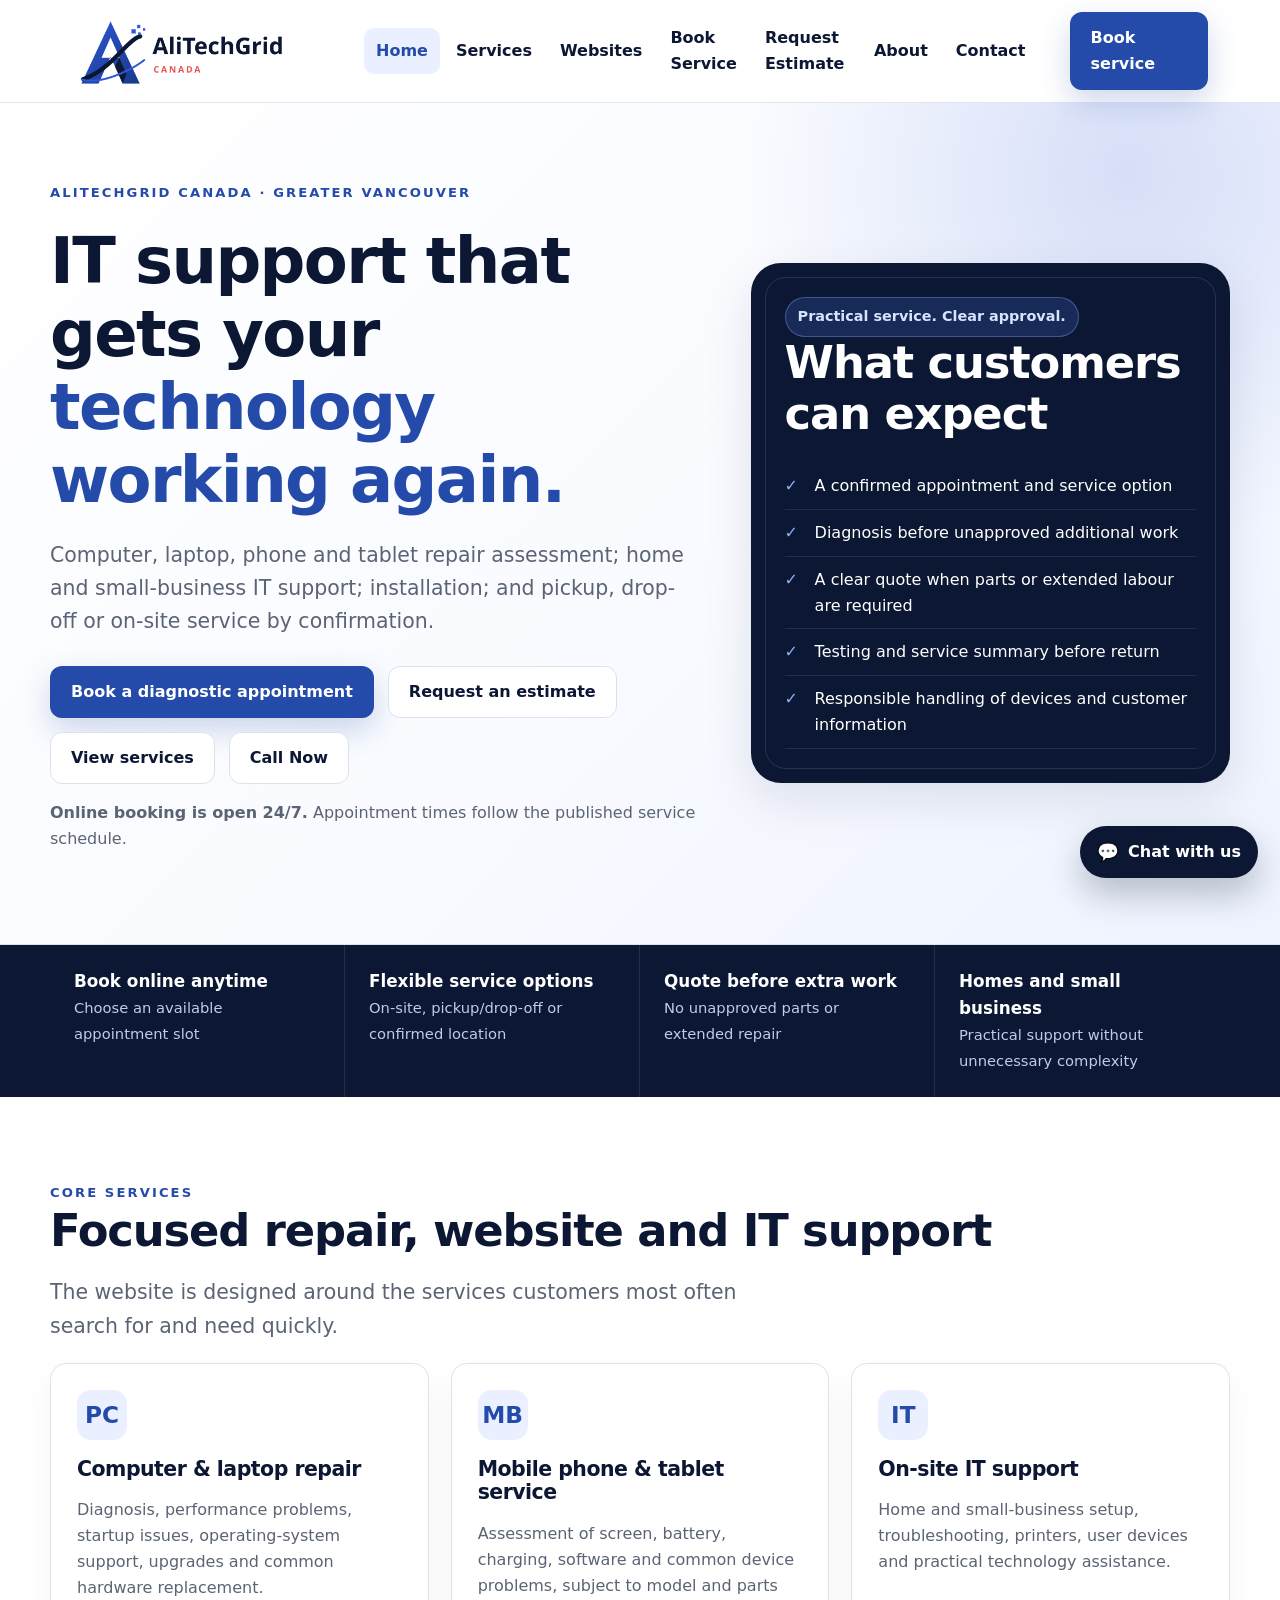
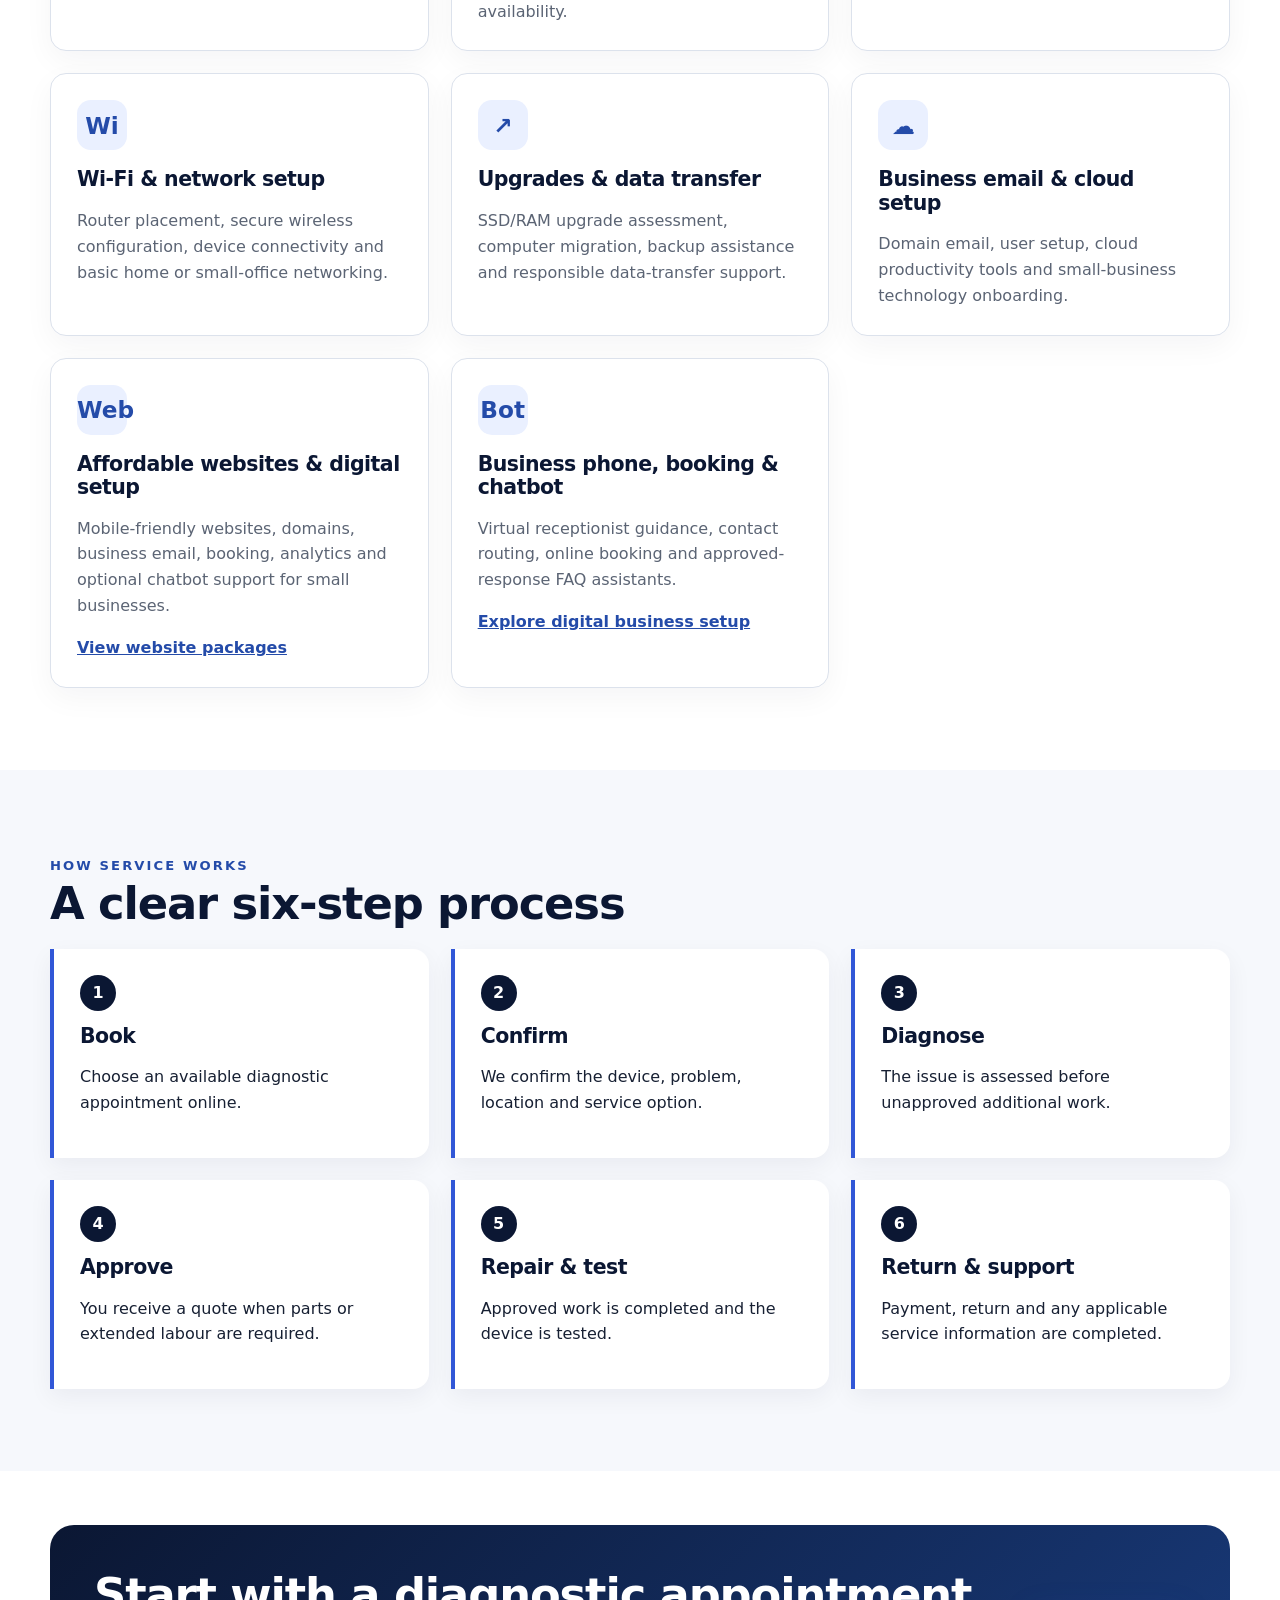
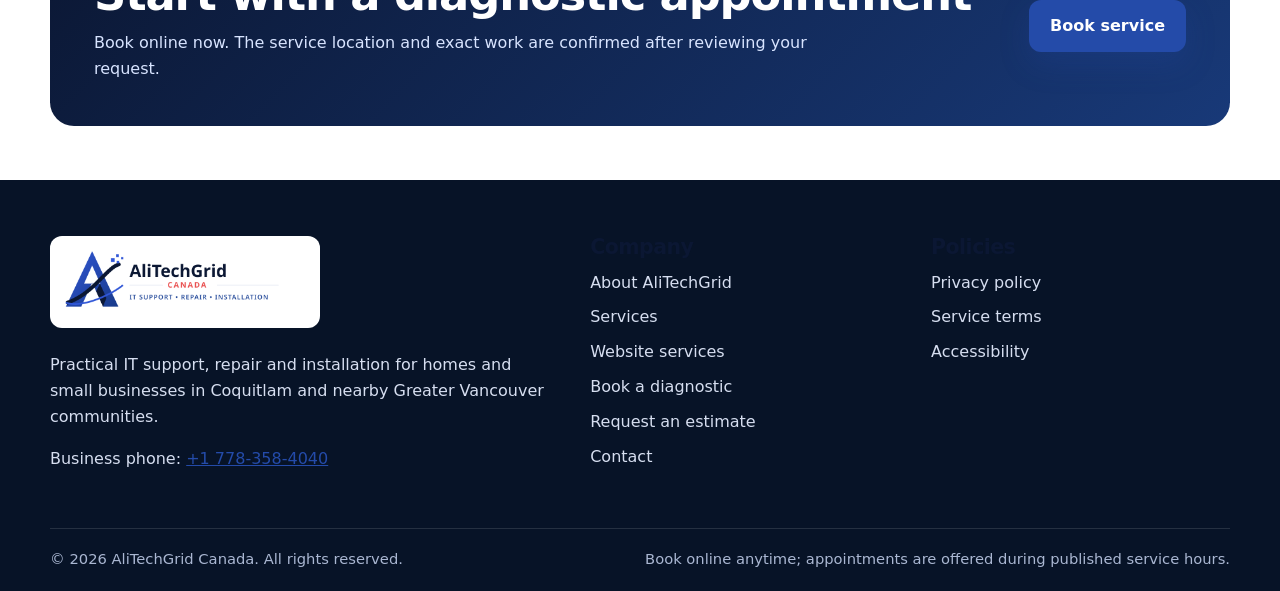
==== index.html @ 6abb0e16 "Add files via upload Add affordable websites and digital business setup service" ====
<!doctype html>
<html lang="en-CA">
<head>
  <!-- Google tag (gtag.js) -->
  <script async src="https://www.googletagmanager.com/gtag/js?id=G-6F9X2CTQ1C"></script>
  <script>
    window.dataLayer = window.dataLayer || [];
    function gtag(){dataLayer.push(arguments);}
    gtag('js', new Date());
    gtag('config', 'G-6F9X2CTQ1C');
  </script>
  <meta charset="utf-8">
  <meta name="viewport" content="width=device-width, initial-scale=1">
  <title>Computer & Laptop Repair in Coquitlam | AliTechGrid Canada</title>
  <meta name="description" content="Computer and laptop repair, small-business IT support, affordable websites and digital business setup in Coquitlam and nearby Greater Vancouver communities.">
  <meta name="robots" content="index, follow">
  <link rel="canonical" href="https://alitechgrid.ca/">
  <meta property="og:type" content="website">
  <meta property="og:site_name" content="AliTechGrid Canada">
  <meta property="og:title" content="Computer & Laptop Repair in Coquitlam | AliTechGrid Canada">
  <meta property="og:description" content="Computer, laptop, mobile device and small-business IT support in Coquitlam and nearby Greater Vancouver communities.">
  <meta property="og:url" content="https://alitechgrid.ca/">
  <meta property="og:image" content="https://alitechgrid.ca/assets/img/alitechgrid-canada-logo.png">
  <meta name="theme-color" content="#0b1733">
  <link rel="icon" href="assets/img/favicon.svg" type="image/svg+xml">
  <link rel="apple-touch-icon" href="assets/img/icon-180.png">
  <link rel="manifest" href="manifest.webmanifest">
  <link rel="stylesheet" href="assets/css/styles.css">
  
<script type="application/ld+json">
{
  "@context": "https://schema.org",
  "@type": "LocalBusiness",
  "name": "AliTechGrid Canada",
  "url": "https://alitechgrid.ca",
  "logo": "https://alitechgrid.ca/assets/img/alitechgrid-canada-logo.png",
  "image": "https://alitechgrid.ca/assets/img/alitechgrid-canada-logo.png",
  "email": "contact@alitechgrid.com",
  "description": "Computer, laptop, mobile device and small-business IT support in Coquitlam and nearby Greater Vancouver communities.",
  "areaServed": [
    "Coquitlam",
    "Port Moody",
    "Burnaby",
    "New Westminster",
    "Greater Vancouver"
  ],
  "serviceType": [
    "Computer repair",
    "Laptop repair",
    "Mobile phone and tablet repair assessment",
    "On-site IT support",
    "Pickup and drop-off service",
    "Home Wi-Fi and network setup",
    "Small-business IT support",
    "Small-business website design",
    "Digital business setup",
    "Controlled FAQ chatbot setup"
  ]
}
</script>

</head>
<body>
  
<a class="skip-link" href="#main">Skip to main content</a>
<header class="site-header">
  <div class="header-inner">
    <a class="brand" href="index.html" aria-label="AliTechGrid Canada home">
      <img src="assets/img/alitechgrid-canada-compact.png" alt="AliTechGrid Canada">
    </a>
    <button class="menu-button" type="button" data-menu-button aria-expanded="false" aria-controls="main-nav">
      Menu
    </button>
    <nav class="main-nav" id="main-nav" data-main-nav aria-label="Primary navigation">
      <a href="index.html" aria-current="page">Home</a>
<a href="services.html">Services</a>
<a href="websites.html">Websites</a>
<a href="book.html">Book Service</a>
<a href="estimate.html">Request Estimate</a>
<a href="about.html">About</a>
<a href="contact.html">Contact</a>
    </nav>
    <a class="button button-primary header-book" href="book.html" data-booking-link>Book service</a>
  </div>
</header>

  <main id="main">
    
<section class="hero">
  <div class="container hero-inner">
    <div>
      <span class="eyebrow">AliTechGrid Canada · Greater Vancouver</span>
      <h1>IT support that gets your <span>technology working again.</span></h1>
      <p class="lead">Computer, laptop, phone and tablet repair assessment; home and small-business IT support; installation; and pickup, drop-off or on-site service by confirmation.</p>
      <div class="hero-actions">
        <a class="button button-primary" href="book.html" data-booking-link>Book a diagnostic appointment</a>
        <a class="button button-secondary" href="estimate.html">Request an estimate</a>
        <a class="button button-secondary" href="services.html">View services</a>
      </div>
      <p class="muted"><strong>Online booking is open 24/7.</strong> Appointment times follow the published service schedule.</p>
    </div>
    <aside class="hero-card" aria-label="Service promise">
      <span class="status">Practical service. Clear approval.</span>
      <h2>What customers can expect</h2>
      <ul class="check-list">
        <li>A confirmed appointment and service option</li>
        <li>Diagnosis before unapproved additional work</li>
        <li>A clear quote when parts or extended labour are required</li>
        <li>Testing and service summary before return</li>
        <li>Responsible handling of devices and customer information</li>
      </ul>
    </aside>
  </div>
</section>

<section class="trust-strip" aria-label="Service highlights">
  <div class="container trust-grid">
    <div class="trust-item"><strong>Book online anytime</strong><span>Choose an available appointment slot</span></div>
    <div class="trust-item"><strong>Flexible service options</strong><span>On-site, pickup/drop-off or confirmed location</span></div>
    <div class="trust-item"><strong>Quote before extra work</strong><span>No unapproved parts or extended repair</span></div>
    <div class="trust-item"><strong>Homes and small business</strong><span>Practical support without unnecessary complexity</span></div>
  </div>
</section>

<section class="section">
  <div class="container">
    <span class="eyebrow">Core services</span>
    <h2>Focused repair, website and IT support</h2>
    <p class="lead">The website is designed around the services customers most often search for and need quickly.</p>
    <div class="grid-3">
      <article class="card">
        <div class="icon-box">PC</div>
        <h3>Computer & laptop repair</h3>
        <p>Diagnosis, performance problems, startup issues, operating-system support, upgrades and common hardware replacement.</p>
      </article>
      <article class="card">
        <div class="icon-box">MB</div>
        <h3>Mobile phone & tablet service</h3>
        <p>Assessment of screen, battery, charging, software and common device problems, subject to model and parts availability.</p>
      </article>
      <article class="card">
        <div class="icon-box">IT</div>
        <h3>On-site IT support</h3>
        <p>Home and small-business setup, troubleshooting, printers, user devices and practical technology assistance.</p>
      </article>
      <article class="card">
        <div class="icon-box">Wi</div>
        <h3>Wi-Fi & network setup</h3>
        <p>Router placement, secure wireless configuration, device connectivity and basic home or small-office networking.</p>
      </article>
      <article class="card">
        <div class="icon-box">↗</div>
        <h3>Upgrades & data transfer</h3>
        <p>SSD/RAM upgrade assessment, computer migration, backup assistance and responsible data-transfer support.</p>
      </article>
      <article class="card">
        <div class="icon-box">☁</div>
        <h3>Business email & cloud setup</h3>
        <p>Domain email, user setup, cloud productivity tools and small-business technology onboarding.</p>
      </article>
      <article class="card">
        <div class="icon-box">Web</div>
        <h3>Affordable websites & digital setup</h3>
        <p>Mobile-friendly websites, domains, business email, booking, analytics and optional chatbot support for small businesses.</p>
        <p><a href="websites.html"><strong>View website packages</strong></a></p>
      </article>
      <article class="card">
        <div class="icon-box">Bot</div>
        <h3>Business phone, booking & chatbot</h3>
        <p>Virtual receptionist guidance, contact routing, online booking and approved-response FAQ assistants.</p>
        <p><a href="websites.html"><strong>Explore digital business setup</strong></a></p>
      </article>
    </div>
  </div>
</section>

<section class="section surface-alt">
  <div class="container">
    <span class="eyebrow">How service works</span>
    <h2>A clear six-step process</h2>
    <div class="process">
      <div class="process-step"><h3>Book</h3><p>Choose an available diagnostic appointment online.</p></div>
      <div class="process-step"><h3>Confirm</h3><p>We confirm the device, problem, location and service option.</p></div>
      <div class="process-step"><h3>Diagnose</h3><p>The issue is assessed before unapproved additional work.</p></div>
      <div class="process-step"><h3>Approve</h3><p>You receive a quote when parts or extended labour are required.</p></div>
      <div class="process-step"><h3>Repair & test</h3><p>Approved work is completed and the device is tested.</p></div>
      <div class="process-step"><h3>Return & support</h3><p>Payment, return and any applicable service information are completed.</p></div>
    </div>
  </div>
</section>

<section class="section-sm">
  <div class="container">
    <div class="cta-panel">
      <div>
        <h2>Start with a diagnostic appointment</h2>
        <p>Book online now. The service location and exact work are confirmed after reviewing your request.</p>
      </div>
      <a class="button button-primary" href="book.html" data-booking-link>Book service</a>
    </div>
  </div>
</section>

  </main>
  
<footer class="site-footer">
  <div class="container">
    <div class="footer-grid">
      <div>
        <img class="footer-logo" src="assets/img/alitechgrid-canada-logo.png" alt="AliTechGrid Canada">
        <p>Practical IT support, repair and installation for homes and small businesses in Coquitlam and nearby Greater Vancouver communities.</p>
      </div>
      <div>
        <h3>Company</h3>
        <ul class="footer-links">
          <li><a href="about.html">About AliTechGrid</a></li>
          <li><a href="services.html">Services</a></li>
          <li><a href="websites.html">Website services</a></li>
          <li><a href="book.html">Book a diagnostic</a></li>
          <li><a href="estimate.html">Request an estimate</a></li>
          <li><a href="contact.html">Contact</a></li>
        </ul>
      </div>
      <div>
        <h3>Policies</h3>
        <ul class="footer-links">
          <li><a href="privacy.html">Privacy policy</a></li>
          <li><a href="terms.html">Service terms</a></li>
          <li><a href="accessibility.html">Accessibility</a></li>
        </ul>
      </div>
    </div>
    <div class="footer-bottom">
      <span>© <span data-current-year></span> AliTechGrid Canada. All rights reserved.</span>
      <span>Book online anytime; appointments are offered during published service hours.</span>
    </div>
  </div>
</footer>
<script src="assets/js/site-config.js"></script>
<script src="assets/js/main.js"></script>

</body>
</html>
---- assets/css/styles.css ----
:root {
  --navy-950: #071327;
  --navy-900: #0b1733;
  --navy-800: #13254b;
  --blue-700: #244ba9;
  --blue-600: #3157d7;
  --blue-500: #4c75df;
  --blue-100: #eaf0ff;
  --red-600: #d94444;
  --red-500: #e94f4f;
  --ink: #172033;
  --muted: #5b6474;
  --line: #dce2ec;
  --surface: #ffffff;
  --surface-alt: #f6f8fc;
  --success: #166534;
  --shadow: 0 18px 50px rgba(11, 23, 51, 0.10);
  --radius-lg: 24px;
  --radius-md: 16px;
  --max: 1180px;
}

* { box-sizing: border-box; }
html { scroll-behavior: smooth; }
body {
  margin: 0;
  font-family: Inter, ui-sans-serif, system-ui, -apple-system, BlinkMacSystemFont, "Segoe UI", sans-serif;
  color: var(--ink);
  background: var(--surface);
  line-height: 1.62;
}
img { max-width: 100%; height: auto; }
a { color: var(--blue-700); }
a:hover { color: var(--navy-900); }
button, input, textarea, select { font: inherit; }

.skip-link {
  position: absolute;
  left: -10000px;
  top: 8px;
  background: var(--surface);
  padding: 10px 14px;
  z-index: 999;
}
.skip-link:focus { left: 8px; }

.site-header {
  position: sticky;
  top: 0;
  z-index: 100;
  background: rgba(255,255,255,.96);
  backdrop-filter: blur(12px);
  border-bottom: 1px solid rgba(220,226,236,.85);
}
.header-inner {
  max-width: var(--max);
  margin: 0 auto;
  padding: 12px 22px;
  display: flex;
  align-items: center;
  gap: 24px;
}
.brand {
  display: inline-flex;
  align-items: center;
  flex: 0 0 auto;
}
.brand img {
  width: 268px;
  max-height: 82px;
  object-fit: contain;
  object-position: left center;
}
.main-nav {
  display: flex;
  align-items: center;
  gap: 4px;
  margin-left: auto;
}
.main-nav a {
  text-decoration: none;
  color: var(--navy-900);
  font-weight: 650;
  padding: 10px 12px;
  border-radius: 10px;
}
.main-nav a:hover,
.main-nav a[aria-current="page"] {
  background: var(--blue-100);
  color: var(--blue-700);
}
.menu-button {
  display: none;
  margin-left: auto;
  border: 1px solid var(--line);
  border-radius: 10px;
  background: var(--surface);
  padding: 8px 11px;
  color: var(--navy-900);
}
.header-book {
  margin-left: 8px;
}

.container {
  width: min(calc(100% - 40px), var(--max));
  margin-inline: auto;
}
.section { padding: 82px 0; }
.section-sm { padding: 54px 0; }
.surface-alt { background: var(--surface-alt); }
.eyebrow {
  display: inline-flex;
  gap: 8px;
  align-items: center;
  font-size: .82rem;
  text-transform: uppercase;
  letter-spacing: .16em;
  font-weight: 800;
  color: var(--blue-700);
}
h1, h2, h3 {
  color: var(--navy-900);
  line-height: 1.14;
  letter-spacing: -.025em;
}
h1 { font-size: clamp(2.45rem, 5vw, 5rem); margin: 20px 0 22px; }
h2 { font-size: clamp(2rem, 3.5vw, 3.25rem); margin: 0 0 20px; }
h3 { font-size: 1.28rem; margin: 0 0 10px; }
.lead {
  max-width: 760px;
  color: var(--muted);
  font-size: clamp(1.08rem, 2vw, 1.28rem);
}
.muted { color: var(--muted); }
.narrow { max-width: 820px; }

.hero {
  overflow: hidden;
  background:
    radial-gradient(circle at 88% 8%, rgba(49,87,215,.17), transparent 28%),
    linear-gradient(135deg, #fff 0%, #f8faff 58%, #eef3ff 100%);
  border-bottom: 1px solid var(--line);
}
.hero-inner {
  min-height: 680px;
  display: grid;
  grid-template-columns: 1.15fr .85fr;
  gap: 52px;
  align-items: center;
  padding: 76px 0;
}
.hero h1 span { color: var(--blue-700); }
.hero-actions, .button-row {
  display: flex;
  gap: 14px;
  flex-wrap: wrap;
  margin-top: 28px;
}
.button {
  display: inline-flex;
  justify-content: center;
  align-items: center;
  gap: 9px;
  min-height: 48px;
  padding: 12px 20px;
  border: 1px solid transparent;
  border-radius: 12px;
  text-decoration: none;
  font-weight: 750;
  cursor: pointer;
}
.button-primary {
  background: var(--blue-700);
  color: #fff;
  box-shadow: 0 12px 30px rgba(36,75,169,.22);
}
.button-primary:hover { background: var(--navy-900); color: #fff; }
.button-secondary {
  background: #fff;
  color: var(--navy-900);
  border-color: var(--line);
}
.button-secondary:hover { border-color: var(--blue-500); color: var(--blue-700); }

.hero-card {
  position: relative;
  background: var(--navy-900);
  color: #fff;
  border-radius: 30px;
  padding: 34px;
  box-shadow: var(--shadow);
}
.hero-card::after {
  content: "";
  position: absolute;
  inset: 14px;
  border: 1px solid rgba(255,255,255,.12);
  border-radius: 21px;
  pointer-events: none;
}
.hero-card h2, .hero-card h3 { color: #fff; }
.hero-card p { color: #dbe5ff; }
.hero-card .status {
  display: inline-block;
  color: #d8e4ff;
  background: rgba(76,117,223,.22);
  border: 1px solid rgba(143,169,255,.35);
  padding: 7px 12px;
  border-radius: 999px;
  font-weight: 700;
  font-size: .9rem;
}
.check-list {
  list-style: none;
  padding: 0;
  margin: 24px 0 0;
}
.check-list li {
  position: relative;
  padding: 10px 0 10px 30px;
  border-bottom: 1px solid rgba(255,255,255,.09);
}
.check-list li::before {
  content: "✓";
  position: absolute;
  left: 0;
  color: #8fafef;
  font-weight: 900;
}

.trust-strip {
  background: var(--navy-900);
  color: #fff;
}
.trust-grid {
  display: grid;
  grid-template-columns: repeat(4, 1fr);
}
.trust-item {
  padding: 23px 24px;
  border-right: 1px solid rgba(255,255,255,.10);
}
.trust-item:last-child { border-right: 0; }
.trust-item strong { display: block; font-size: 1.05rem; }
.trust-item span { color: #bfcbea; font-size: .92rem; }

.grid-3 {
  display: grid;
  grid-template-columns: repeat(3, 1fr);
  gap: 22px;
}
.grid-2 {
  display: grid;
  grid-template-columns: repeat(2, 1fr);
  gap: 28px;
}
.card {
  background: var(--surface);
  border: 1px solid var(--line);
  border-radius: var(--radius-md);
  padding: 26px;
  box-shadow: 0 10px 30px rgba(11,23,51,.045);
}
.card:hover {
  transform: translateY(-2px);
  box-shadow: var(--shadow);
  transition: transform .2s ease, box-shadow .2s ease;
}
.icon-box {
  width: 50px;
  height: 50px;
  display: grid;
  place-items: center;
  background: var(--blue-100);
  color: var(--blue-700);
  border-radius: 14px;
  margin-bottom: 18px;
  font-size: 1.45rem;
  font-weight: 900;
}
.card p { color: var(--muted); margin-bottom: 0; }

.process {
  counter-reset: process;
  display: grid;
  grid-template-columns: repeat(3, 1fr);
  gap: 22px;
}
.process-step {
  position: relative;
  padding: 26px;
  border-left: 4px solid var(--blue-600);
  background: #fff;
  border-radius: 0 var(--radius-md) var(--radius-md) 0;
  box-shadow: 0 8px 24px rgba(11,23,51,.055);
}
.process-step::before {
  counter-increment: process;
  content: counter(process);
  display: grid;
  place-items: center;
  width: 36px;
  height: 36px;
  border-radius: 50%;
  background: var(--navy-900);
  color: #fff;
  font-weight: 800;
  margin-bottom: 14px;
}

.notice {
  padding: 18px 20px;
  border-radius: 14px;
  background: #fff7ed;
  border: 1px solid #fed7aa;
  color: #7c2d12;
}
.notice strong { color: #7c2d12; }
.notice-owner {
  background: #eef3ff;
  border-color: #c8d7ff;
  color: var(--navy-900);
}

.cta-panel {
  background: linear-gradient(135deg, var(--navy-900), #183978);
  color: #fff;
  border-radius: var(--radius-lg);
  padding: 44px;
  display: grid;
  grid-template-columns: 1fr auto;
  gap: 28px;
  align-items: center;
}
.cta-panel h2 { color: #fff; margin-bottom: 10px; }
.cta-panel p { color: #d8e4ff; margin: 0; max-width: 730px; }

.page-hero {
  background: linear-gradient(135deg, #f6f8fc, #eaf0ff);
  padding: 74px 0;
  border-bottom: 1px solid var(--line);
}
.page-hero h1 { font-size: clamp(2.4rem, 5vw, 4.4rem); }

.service-detail {
  display: grid;
  grid-template-columns: .75fr 1.25fr;
  gap: 38px;
  padding: 34px 0;
  border-bottom: 1px solid var(--line);
}
.service-detail:last-child { border-bottom: 0; }
.service-detail ul { margin-top: 8px; }

.booking-shell {
  min-height: 760px;
  border: 1px solid var(--line);
  border-radius: var(--radius-md);
  overflow: hidden;
  background: #fff;
  box-shadow: var(--shadow);
}
.booking-frame {
  width: 100%;
  min-height: 760px;
  border: 0;
  display: block;
}
.contact-panel {
  background: var(--surface-alt);
  border: 1px solid var(--line);
  border-radius: var(--radius-md);
  padding: 28px;
}
.contact-row {
  padding: 17px 0;
  border-bottom: 1px solid var(--line);
}
.contact-row:last-child { border-bottom: 0; }

.prose h2 { margin-top: 42px; }
.prose h3 { margin-top: 28px; }
.prose p, .prose li { max-width: 900px; color: #3d4655; }

.site-footer {
  background: var(--navy-950);
  color: #d6def0;
  padding: 56px 0 20px;
}
.footer-grid {
  display: grid;
  grid-template-columns: 1.25fr .75fr .75fr;
  gap: 42px;
}
.footer-logo {
  width: 270px;
  padding: 8px;
  background: #fff;
  border-radius: 12px;
}
.footer-links {
  list-style: none;
  padding: 0;
  margin: 0;
}
.footer-links li { margin: 9px 0; }
.footer-links a { color: #d6def0; text-decoration: none; }
.footer-links a:hover { color: #fff; }
.footer-bottom {
  margin-top: 40px;
  padding-top: 18px;
  border-top: 1px solid rgba(255,255,255,.12);
  display: flex;
  justify-content: space-between;
  gap: 20px;
  color: #aab7d2;
  font-size: .92rem;
}

@media (max-width: 980px) {
  .hero-inner { grid-template-columns: 1fr; min-height: auto; }
  .hero-card { max-width: 760px; }
  .grid-3, .process { grid-template-columns: repeat(2, 1fr); }
  .trust-grid { grid-template-columns: repeat(2, 1fr); }
  .trust-item:nth-child(2) { border-right: 0; }
  .trust-item:nth-child(-n+2) { border-bottom: 1px solid rgba(255,255,255,.10); }
  .service-detail { grid-template-columns: 1fr; gap: 8px; }
  .cta-panel { grid-template-columns: 1fr; }
  .footer-grid { grid-template-columns: 1fr 1fr; }
  .footer-grid > :first-child { grid-column: 1 / -1; }
}

@media (max-width: 800px) {
  .header-inner { flex-wrap: wrap; }
  .brand img { width: 230px; }
  .menu-button { display: block; }
  .main-nav {
    display: none;
    order: 4;
    flex: 1 0 100%;
    flex-direction: column;
    align-items: stretch;
    margin: 0;
    padding: 8px 0 4px;
  }
  .main-nav.is-open { display: flex; }
  .main-nav a { padding: 12px 10px; }
  .header-book { display: none; }
}

@media (max-width: 660px) {
  .container { width: min(calc(100% - 28px), var(--max)); }
  .section { padding: 62px 0; }
  .grid-3, .grid-2, .process { grid-template-columns: 1fr; }
  .trust-grid { grid-template-columns: 1fr; }
  .trust-item {
    border-right: 0;
    border-bottom: 1px solid rgba(255,255,255,.10);
  }
  .trust-item:last-child { border-bottom: 0; }
  .hero-inner { padding: 54px 0; }
  .hero-card, .cta-panel { padding: 28px 22px; }
  .footer-grid { grid-template-columns: 1fr; }
  .footer-grid > :first-child { grid-column: auto; }
  .footer-bottom { flex-direction: column; }
  .booking-frame, .booking-shell { min-height: 880px; }
}
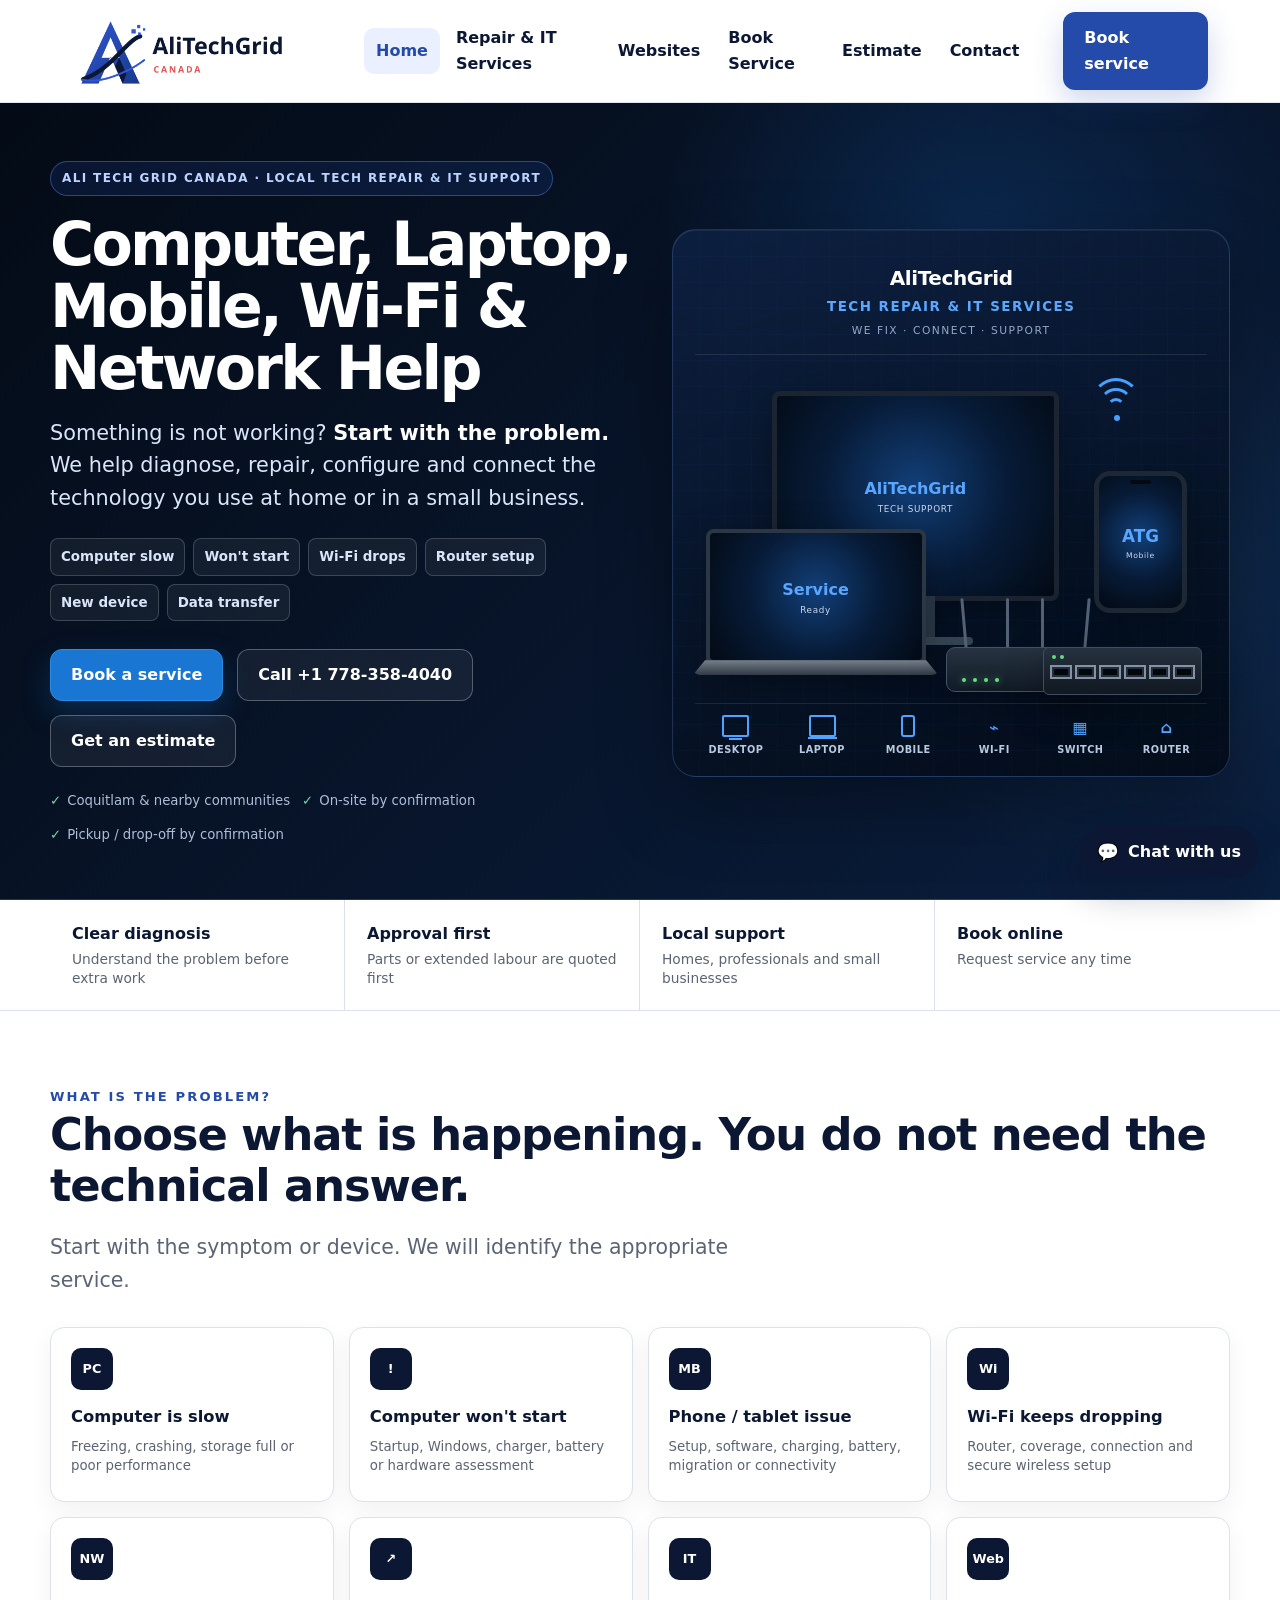
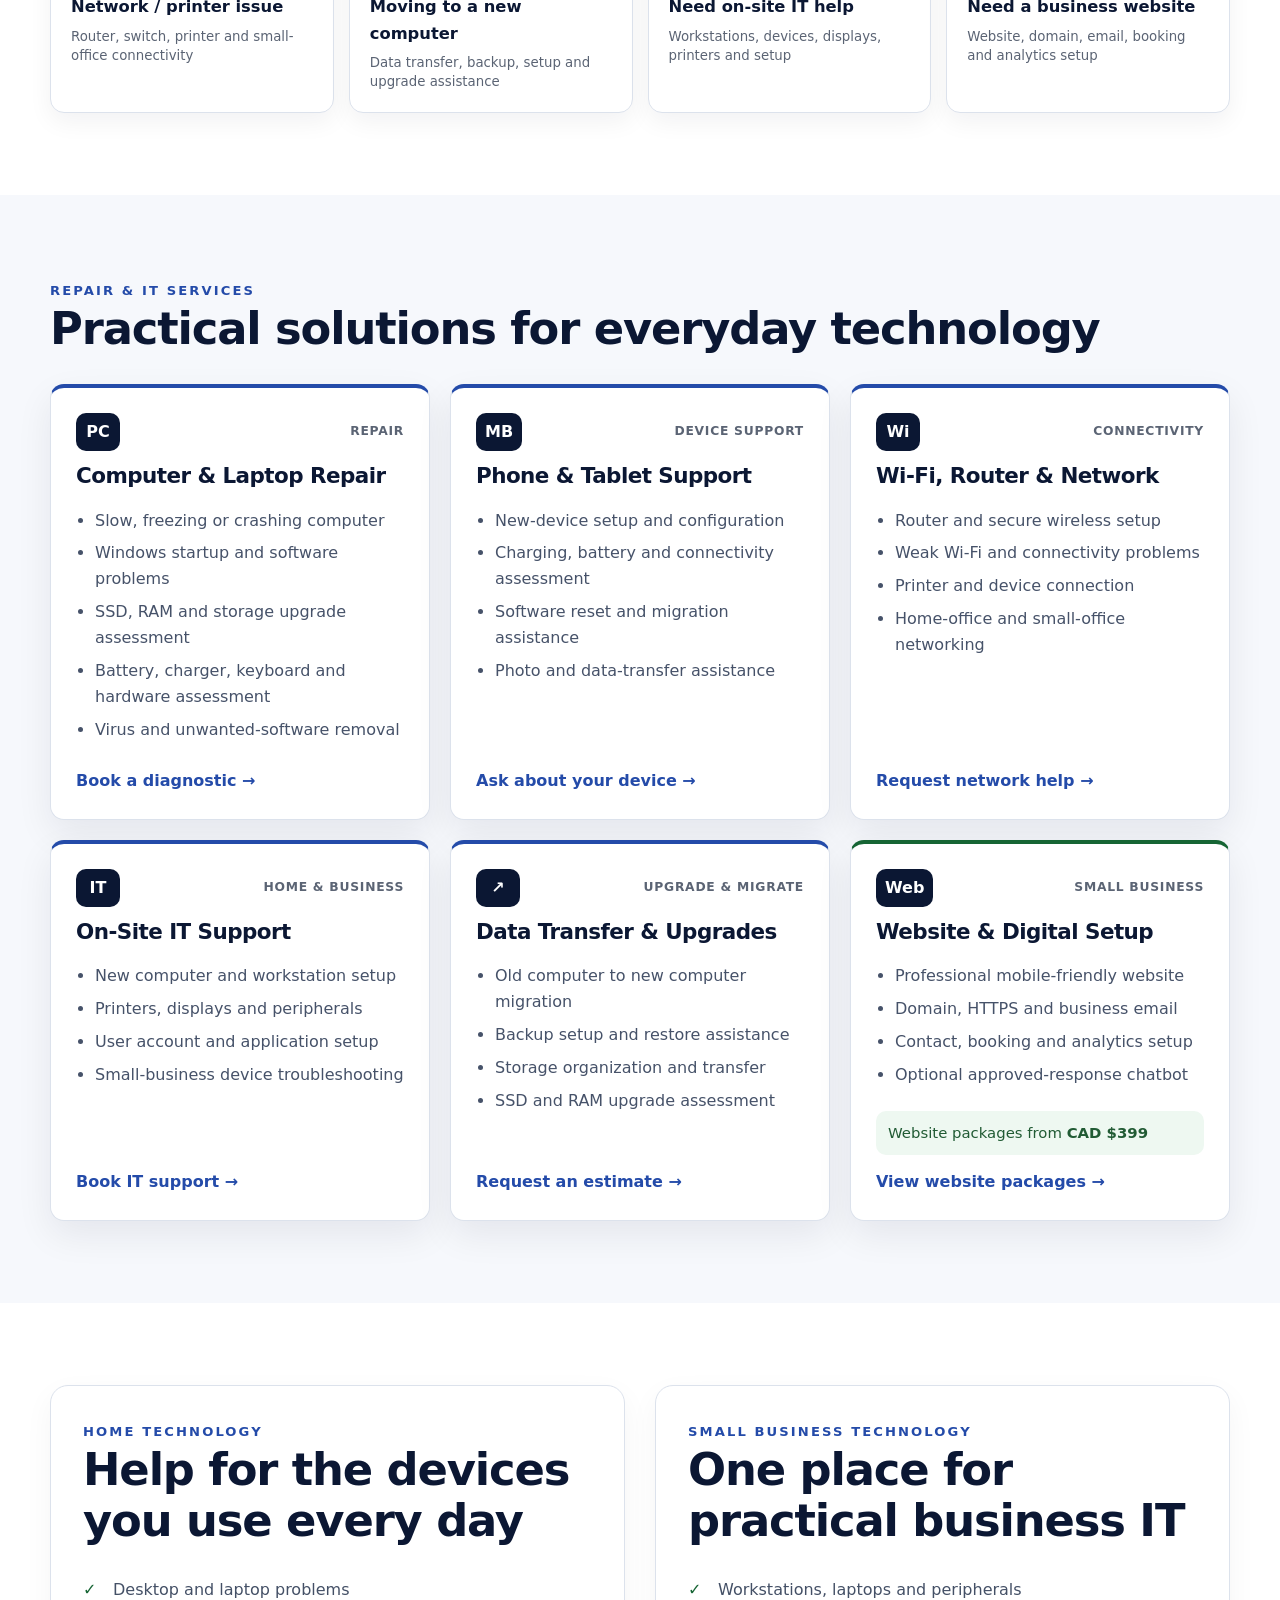
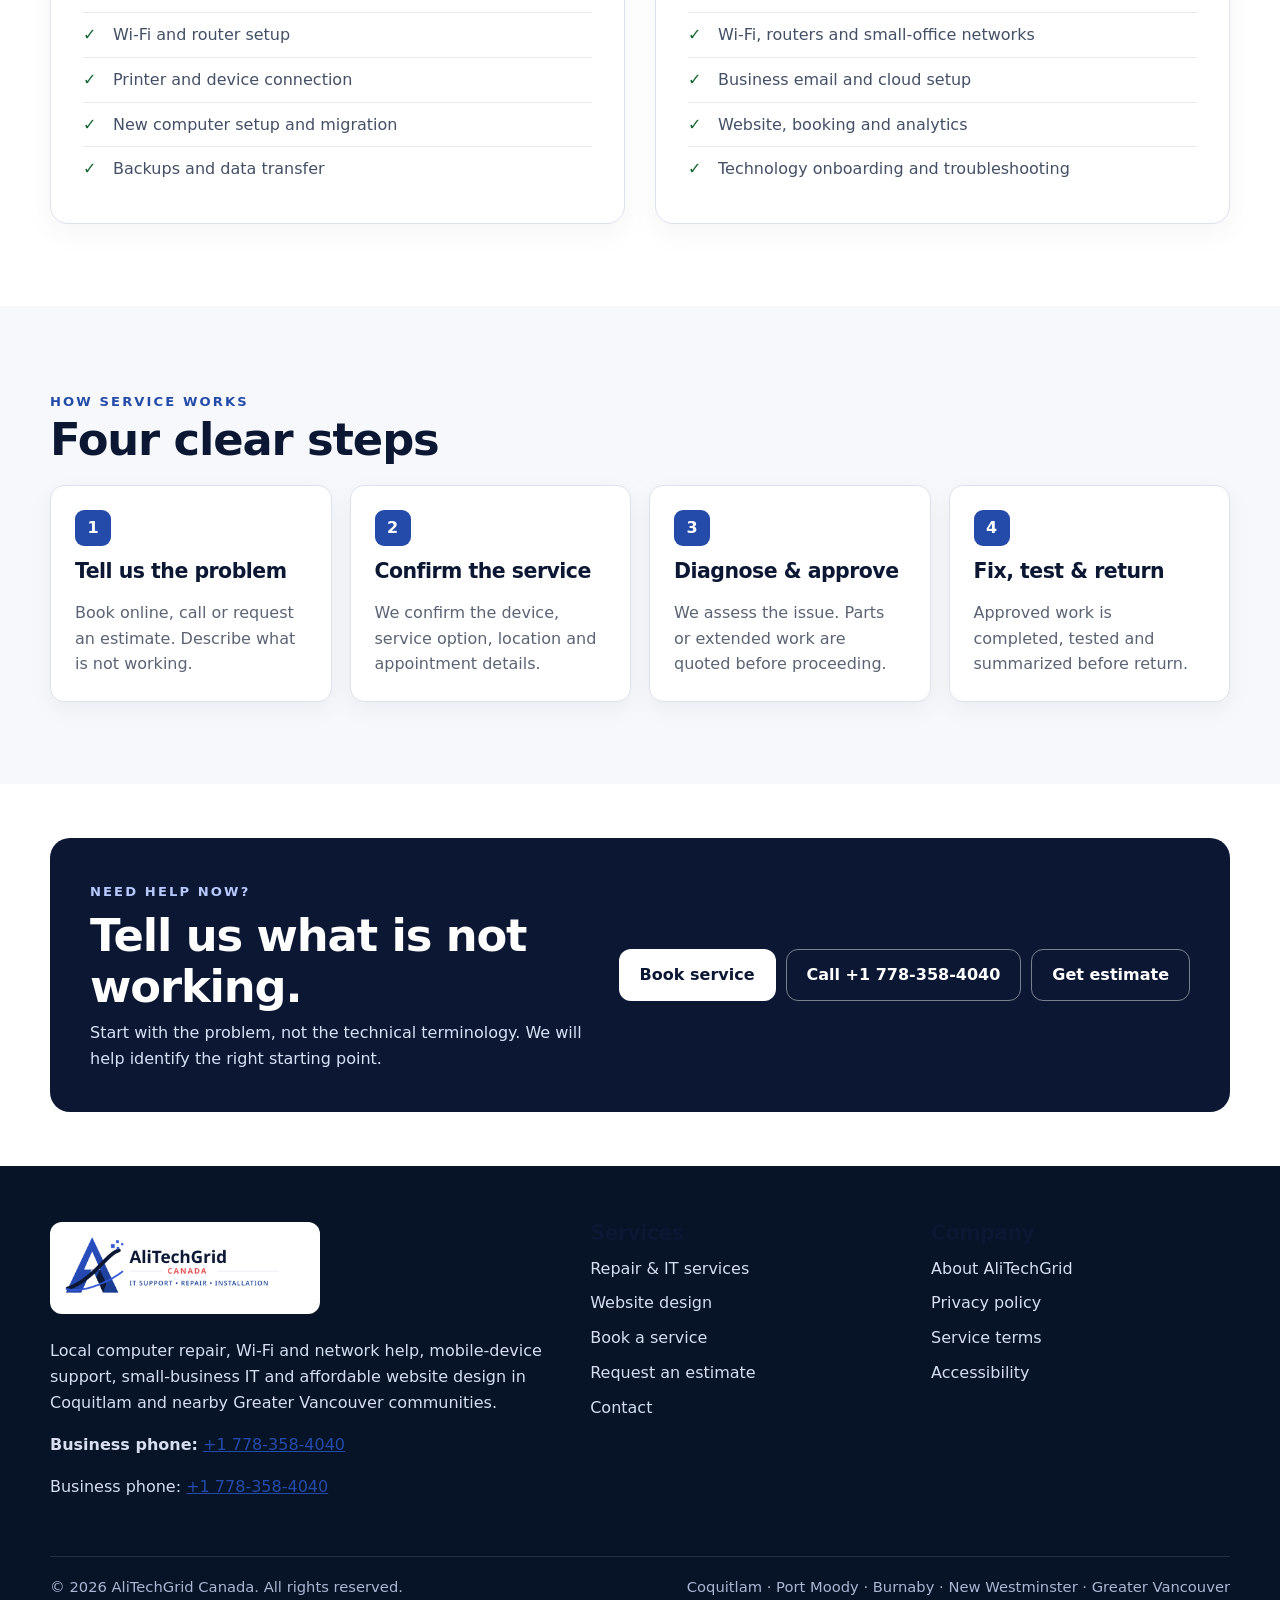
==== commit 3cc003b6: "Add files via upload Redesign AliTechGrid Canada homepage for customer-first repair services" ====
--- a/index.html
+++ b/index.html
@@ -1,243 +1,136 @@
 <!doctype html>
 <html lang="en-CA">
 <head>
-  <!-- Google tag (gtag.js) -->
   <script async src="https://www.googletagmanager.com/gtag/js?id=G-6F9X2CTQ1C"></script>
-  <script>
-    window.dataLayer = window.dataLayer || [];
-    function gtag(){dataLayer.push(arguments);}
-    gtag('js', new Date());
-    gtag('config', 'G-6F9X2CTQ1C');
-  </script>
+  <script>window.dataLayer=window.dataLayer||[];function gtag(){dataLayer.push(arguments)}gtag('js',new Date());gtag('config','G-6F9X2CTQ1C');</script>
   <meta charset="utf-8">
-  <meta name="viewport" content="width=device-width, initial-scale=1">
-  <title>Computer & Laptop Repair in Coquitlam | AliTechGrid Canada</title>
-  <meta name="description" content="Computer and laptop repair, small-business IT support, affordable websites and digital business setup in Coquitlam and nearby Greater Vancouver communities.">
+  <meta name="viewport" content="width=device-width,initial-scale=1">
+  <title>Computer Repair, Wi-Fi & IT Support in Coquitlam | AliTechGrid Canada</title>
+  <meta name="description" content="Computer and laptop repair, mobile-device support, Wi-Fi and network setup, upgrades, data transfer, on-site IT support and small-business websites in Coquitlam and nearby Greater Vancouver communities.">
   <meta name="robots" content="index, follow">
   <link rel="canonical" href="https://alitechgrid.ca/">
   <meta property="og:type" content="website">
   <meta property="og:site_name" content="AliTechGrid Canada">
-  <meta property="og:title" content="Computer & Laptop Repair in Coquitlam | AliTechGrid Canada">
-  <meta property="og:description" content="Computer, laptop, mobile device and small-business IT support in Coquitlam and nearby Greater Vancouver communities.">
+  <meta property="og:title" content="Computer Repair, Wi-Fi & IT Support in Coquitlam | AliTechGrid Canada">
+  <meta property="og:description" content="Practical local help for desktops, laptops, mobile devices, Wi-Fi, routers, networks, upgrades, data transfer and small-business IT.">
   <meta property="og:url" content="https://alitechgrid.ca/">
   <meta property="og:image" content="https://alitechgrid.ca/assets/img/alitechgrid-canada-logo.png">
-  <meta name="theme-color" content="#0b1733">
+  <meta name="theme-color" content="#071327">
   <link rel="icon" href="assets/img/favicon.svg" type="image/svg+xml">
   <link rel="apple-touch-icon" href="assets/img/icon-180.png">
   <link rel="manifest" href="manifest.webmanifest">
   <link rel="stylesheet" href="assets/css/styles.css">
-  
-<script type="application/ld+json">
-{
-  "@context": "https://schema.org",
-  "@type": "LocalBusiness",
-  "name": "AliTechGrid Canada",
-  "url": "https://alitechgrid.ca",
-  "logo": "https://alitechgrid.ca/assets/img/alitechgrid-canada-logo.png",
-  "image": "https://alitechgrid.ca/assets/img/alitechgrid-canada-logo.png",
-  "email": "contact@alitechgrid.com",
-  "description": "Computer, laptop, mobile device and small-business IT support in Coquitlam and nearby Greater Vancouver communities.",
-  "areaServed": [
-    "Coquitlam",
-    "Port Moody",
-    "Burnaby",
-    "New Westminster",
-    "Greater Vancouver"
-  ],
-  "serviceType": [
-    "Computer repair",
-    "Laptop repair",
-    "Mobile phone and tablet repair assessment",
-    "On-site IT support",
-    "Pickup and drop-off service",
-    "Home Wi-Fi and network setup",
-    "Small-business IT support",
-    "Small-business website design",
-    "Digital business setup",
-    "Controlled FAQ chatbot setup"
-  ]
-}
-</script>
-
+  <link rel="stylesheet" href="assets/css/local-it.css">
+  <script type="application/ld+json">{"@context":"https://schema.org","@type":"LocalBusiness","name":"AliTechGrid Canada","url":"https://alitechgrid.ca","logo":"https://alitechgrid.ca/assets/img/alitechgrid-canada-logo.png","telephone":"+1 778-358-4040","email":"contact@alitechgrid.com","description":"Local computer and laptop repair, mobile-device support, Wi-Fi and networking, on-site IT support and small-business website design.","areaServed":["Coquitlam","Port Moody","Burnaby","New Westminster","Greater Vancouver"],"serviceType":["Computer repair","Laptop repair","Mobile phone and tablet support","Wi-Fi and network setup","Router setup","On-site IT support","Computer upgrades and data transfer","Small-business IT support","Small-business website design","Business email and digital setup"]}</script>
 </head>
 <body>
-  
 <a class="skip-link" href="#main">Skip to main content</a>
-<header class="site-header">
-  <div class="header-inner">
-    <a class="brand" href="index.html" aria-label="AliTechGrid Canada home">
-      <img src="assets/img/alitechgrid-canada-compact.png" alt="AliTechGrid Canada">
-    </a>
-    <button class="menu-button" type="button" data-menu-button aria-expanded="false" aria-controls="main-nav">
-      Menu
-    </button>
-    <nav class="main-nav" id="main-nav" data-main-nav aria-label="Primary navigation">
-      <a href="index.html" aria-current="page">Home</a>
-<a href="services.html">Services</a>
-<a href="websites.html">Websites</a>
-<a href="book.html">Book Service</a>
-<a href="estimate.html">Request Estimate</a>
-<a href="about.html">About</a>
-<a href="contact.html">Contact</a>
-    </nav>
-    <a class="button button-primary header-book" href="book.html" data-booking-link>Book service</a>
-  </div>
-</header>
+<header class="site-header"><div class="header-inner">
+  <a class="brand" href="index.html" aria-label="AliTechGrid Canada home"><img src="assets/img/alitechgrid-canada-compact.png" alt="AliTechGrid Canada"></a>
+  <button class="menu-button" type="button" data-menu-button aria-expanded="false" aria-controls="main-nav">Menu</button>
+  <nav class="main-nav" id="main-nav" data-main-nav aria-label="Primary navigation">
+    <a href="index.html" aria-current="page">Home</a><a href="services.html">Repair & IT Services</a><a href="websites.html">Websites</a><a href="book.html">Book Service</a><a href="estimate.html">Estimate</a><a href="contact.html">Contact</a>
+  </nav>
+  <a class="button button-primary header-book" href="book.html" data-booking-link>Book service</a>
+</div></header>
 
-  <main id="main">
-    
-<section class="hero">
-  <div class="container hero-inner">
-    <div>
-      <span class="eyebrow">AliTechGrid Canada · Greater Vancouver</span>
-      <h1>IT support that gets your <span>technology working again.</span></h1>
-      <p class="lead">Computer, laptop, phone and tablet repair assessment; home and small-business IT support; installation; and pickup, drop-off or on-site service by confirmation.</p>
+<main id="main">
+<section class="repair-shop-hero">
+  <div class="container repair-shop-grid">
+    <div class="repair-shop-copy">
+      <span class="shop-kicker">ALI TECH GRID CANADA · LOCAL TECH REPAIR & IT SUPPORT</span>
+      <h1>Computer, Laptop, Mobile, Wi-Fi & Network Help</h1>
+      <p class="shop-tagline">Something is not working? <strong>Start with the problem.</strong> We help diagnose, repair, configure and connect the technology you use at home or in a small business.</p>
+      <div class="shop-problems" aria-label="Common problems">
+        <span>Computer slow</span><span>Won't start</span><span>Wi-Fi drops</span><span>Router setup</span><span>New device</span><span>Data transfer</span>
+      </div>
       <div class="hero-actions">
-        <a class="button button-primary" href="book.html" data-booking-link>Book a diagnostic appointment</a>
-        <a class="button button-secondary" href="estimate.html">Request an estimate</a>
-        <a class="button button-secondary" href="services.html">View services</a>
+        <a class="button button-primary shop-primary" href="book.html" data-booking-link>Book a service</a>
+        <a class="button shop-call" href="tel:+17783584040">Call +1 778-358-4040</a>
+        <a class="button shop-estimate" href="estimate.html">Get an estimate</a>
       </div>
-      <p class="muted"><strong>Online booking is open 24/7.</strong> Appointment times follow the published service schedule.</p>
+      <div class="shop-service-modes"><span>Coquitlam & nearby communities</span><span>On-site by confirmation</span><span>Pickup / drop-off by confirmation</span></div>
     </div>
-    <aside class="hero-card" aria-label="Service promise">
-      <span class="status">Practical service. Clear approval.</span>
-      <h2>What customers can expect</h2>
-      <ul class="check-list">
-        <li>A confirmed appointment and service option</li>
-        <li>Diagnosis before unapproved additional work</li>
-        <li>A clear quote when parts or extended labour are required</li>
-        <li>Testing and service summary before return</li>
-        <li>Responsible handling of devices and customer information</li>
-      </ul>
+
+    <aside class="device-showcase" aria-label="Devices and network equipment we support">
+      <div class="shop-sign"><span>AliTechGrid</span><strong>TECH REPAIR & IT SERVICES</strong><small>WE FIX · CONNECT · SUPPORT</small></div>
+      <div class="device-stage">
+        <div class="monitor device"><div class="screen"><span>AliTechGrid</span><small>TECH SUPPORT</small></div><div class="monitor-neck"></div><div class="monitor-foot"></div></div>
+        <div class="laptop device"><div class="laptop-screen"><span>Service</span><small>Ready</small></div><div class="laptop-base"></div></div>
+        <div class="phone device"><div class="phone-screen"><span>ATG</span><small>Mobile</small></div></div>
+        <div class="router device"><i></i><i></i><i></i><i></i><div class="router-body"><span class="led"></span><span class="led"></span><span class="led"></span><span class="led"></span></div></div>
+        <div class="switch-box device"><div class="switch-leds"><span></span><span></span></div><div class="ports"><i></i><i></i><i></i><i></i><i></i><i></i></div></div>
+        <div class="wifi-mark" aria-hidden="true"><span></span><span></span><span></span><i></i></div>
+      </div>
+      <div class="device-labels">
+        <div><b class="mini-desktop"></b><span>DESKTOP</span></div>
+        <div><b class="mini-laptop"></b><span>LAPTOP</span></div>
+        <div><b class="mini-phone"></b><span>MOBILE</span></div>
+        <div><b class="mini-wifi">⌁</b><span>WI-FI</span></div>
+        <div><b class="mini-switch">▦</b><span>SWITCH</span></div>
+        <div><b class="mini-router">⌂</b><span>ROUTER</span></div>
+      </div>
     </aside>
   </div>
 </section>
 
-<section class="trust-strip" aria-label="Service highlights">
-  <div class="container trust-grid">
-    <div class="trust-item"><strong>Book online anytime</strong><span>Choose an available appointment slot</span></div>
-    <div class="trust-item"><strong>Flexible service options</strong><span>On-site, pickup/drop-off or confirmed location</span></div>
-    <div class="trust-item"><strong>Quote before extra work</strong><span>No unapproved parts or extended repair</span></div>
-    <div class="trust-item"><strong>Homes and small business</strong><span>Practical support without unnecessary complexity</span></div>
+<section class="shop-trust" aria-label="Service highlights"><div class="container shop-trust-grid">
+  <div><strong>Clear diagnosis</strong><span>Understand the problem before extra work</span></div>
+  <div><strong>Approval first</strong><span>Parts or extended labour are quoted first</span></div>
+  <div><strong>Local support</strong><span>Homes, professionals and small businesses</span></div>
+  <div><strong>Book online</strong><span>Request service any time</span></div>
+</div></section>
+
+<section class="section problem-selector"><div class="container">
+  <span class="eyebrow">What is the problem?</span>
+  <h2>Choose what is happening. You do not need the technical answer.</h2>
+  <p class="lead">Start with the symptom or device. We will identify the appropriate service.</p>
+  <div class="problem-card-grid">
+    <a class="problem-card" href="services.html#computer"><span class="problem-icon">PC</span><strong>Computer is slow</strong><small>Freezing, crashing, storage full or poor performance</small></a>
+    <a class="problem-card" href="services.html#computer"><span class="problem-icon">!</span><strong>Computer won't start</strong><small>Startup, Windows, charger, battery or hardware assessment</small></a>
+    <a class="problem-card" href="services.html#mobile"><span class="problem-icon">MB</span><strong>Phone / tablet issue</strong><small>Setup, software, charging, battery, migration or connectivity</small></a>
+    <a class="problem-card" href="services.html#network"><span class="problem-icon">Wi</span><strong>Wi-Fi keeps dropping</strong><small>Router, coverage, connection and secure wireless setup</small></a>
+    <a class="problem-card" href="services.html#network"><span class="problem-icon">NW</span><strong>Network / printer issue</strong><small>Router, switch, printer and small-office connectivity</small></a>
+    <a class="problem-card" href="services.html#data"><span class="problem-icon">↗</span><strong>Moving to a new computer</strong><small>Data transfer, backup, setup and upgrade assistance</small></a>
+    <a class="problem-card" href="services.html#onsite"><span class="problem-icon">IT</span><strong>Need on-site IT help</strong><small>Workstations, devices, displays, printers and setup</small></a>
+    <a class="problem-card" href="services.html#website"><span class="problem-icon">Web</span><strong>Need a business website</strong><small>Website, domain, email, booking and analytics setup</small></a>
   </div>
-</section>
+</div></section>
 
-<section class="section">
-  <div class="container">
-    <span class="eyebrow">Core services</span>
-    <h2>Focused repair, website and IT support</h2>
-    <p class="lead">The website is designed around the services customers most often search for and need quickly.</p>
-    <div class="grid-3">
-      <article class="card">
-        <div class="icon-box">PC</div>
-        <h3>Computer & laptop repair</h3>
-        <p>Diagnosis, performance problems, startup issues, operating-system support, upgrades and common hardware replacement.</p>
-      </article>
-      <article class="card">
-        <div class="icon-box">MB</div>
-        <h3>Mobile phone & tablet service</h3>
-        <p>Assessment of screen, battery, charging, software and common device problems, subject to model and parts availability.</p>
-      </article>
-      <article class="card">
-        <div class="icon-box">IT</div>
-        <h3>On-site IT support</h3>
-        <p>Home and small-business setup, troubleshooting, printers, user devices and practical technology assistance.</p>
-      </article>
-      <article class="card">
-        <div class="icon-box">Wi</div>
-        <h3>Wi-Fi & network setup</h3>
-        <p>Router placement, secure wireless configuration, device connectivity and basic home or small-office networking.</p>
-      </article>
-      <article class="card">
-        <div class="icon-box">↗</div>
-        <h3>Upgrades & data transfer</h3>
-        <p>SSD/RAM upgrade assessment, computer migration, backup assistance and responsible data-transfer support.</p>
-      </article>
-      <article class="card">
-        <div class="icon-box">☁</div>
-        <h3>Business email & cloud setup</h3>
-        <p>Domain email, user setup, cloud productivity tools and small-business technology onboarding.</p>
-      </article>
-      <article class="card">
-        <div class="icon-box">Web</div>
-        <h3>Affordable websites & digital setup</h3>
-        <p>Mobile-friendly websites, domains, business email, booking, analytics and optional chatbot support for small businesses.</p>
-        <p><a href="websites.html"><strong>View website packages</strong></a></p>
-      </article>
-      <article class="card">
-        <div class="icon-box">Bot</div>
-        <h3>Business phone, booking & chatbot</h3>
-        <p>Virtual receptionist guidance, contact routing, online booking and approved-response FAQ assistants.</p>
-        <p><a href="websites.html"><strong>Explore digital business setup</strong></a></p>
-      </article>
-    </div>
+<section class="section surface-alt"><div class="container">
+  <span class="eyebrow">Repair & IT services</span><h2>Practical solutions for everyday technology</h2>
+  <div class="concrete-service-grid">
+    <article class="concrete-service-card"><div class="service-card-top"><span class="service-code">PC</span><span class="service-type">Repair</span></div><h3>Computer & Laptop Repair</h3><ul><li>Slow, freezing or crashing computer</li><li>Windows startup and software problems</li><li>SSD, RAM and storage upgrade assessment</li><li>Battery, charger, keyboard and hardware assessment</li><li>Virus and unwanted-software removal</li></ul><a href="book.html" data-booking-link>Book a diagnostic →</a></article>
+    <article class="concrete-service-card"><div class="service-card-top"><span class="service-code">MB</span><span class="service-type">Device support</span></div><h3>Phone & Tablet Support</h3><ul><li>New-device setup and configuration</li><li>Charging, battery and connectivity assessment</li><li>Software reset and migration assistance</li><li>Photo and data-transfer assistance</li></ul><a href="estimate.html">Ask about your device →</a></article>
+    <article class="concrete-service-card"><div class="service-card-top"><span class="service-code">Wi</span><span class="service-type">Connectivity</span></div><h3>Wi-Fi, Router & Network</h3><ul><li>Router and secure wireless setup</li><li>Weak Wi-Fi and connectivity problems</li><li>Printer and device connection</li><li>Home-office and small-office networking</li></ul><a href="estimate.html">Request network help →</a></article>
+    <article class="concrete-service-card"><div class="service-card-top"><span class="service-code">IT</span><span class="service-type">Home & business</span></div><h3>On-Site IT Support</h3><ul><li>New computer and workstation setup</li><li>Printers, displays and peripherals</li><li>User account and application setup</li><li>Small-business device troubleshooting</li></ul><a href="book.html" data-booking-link>Book IT support →</a></article>
+    <article class="concrete-service-card"><div class="service-card-top"><span class="service-code">↗</span><span class="service-type">Upgrade & migrate</span></div><h3>Data Transfer & Upgrades</h3><ul><li>Old computer to new computer migration</li><li>Backup setup and restore assistance</li><li>Storage organization and transfer</li><li>SSD and RAM upgrade assessment</li></ul><a href="estimate.html">Request an estimate →</a></article>
+    <article class="concrete-service-card featured-service-card"><div class="service-card-top"><span class="service-code">Web</span><span class="service-type">Small business</span></div><h3>Website & Digital Setup</h3><ul><li>Professional mobile-friendly website</li><li>Domain, HTTPS and business email</li><li>Contact, booking and analytics setup</li><li>Optional approved-response chatbot</li></ul><div class="starting-price">Website packages from <strong>CAD $399</strong></div><a href="websites.html">View website packages →</a></article>
   </div>
-</section>
+</div></section>
 
-<section class="section surface-alt">
-  <div class="container">
-    <span class="eyebrow">How service works</span>
-    <h2>A clear six-step process</h2>
-    <div class="process">
-      <div class="process-step"><h3>Book</h3><p>Choose an available diagnostic appointment online.</p></div>
-      <div class="process-step"><h3>Confirm</h3><p>We confirm the device, problem, location and service option.</p></div>
-      <div class="process-step"><h3>Diagnose</h3><p>The issue is assessed before unapproved additional work.</p></div>
-      <div class="process-step"><h3>Approve</h3><p>You receive a quote when parts or extended labour are required.</p></div>
-      <div class="process-step"><h3>Repair & test</h3><p>Approved work is completed and the device is tested.</p></div>
-      <div class="process-step"><h3>Return & support</h3><p>Payment, return and any applicable service information are completed.</p></div>
-    </div>
+<section class="section"><div class="container split-audience">
+  <div><span class="eyebrow">Home technology</span><h2>Help for the devices you use every day</h2><ul class="solution-list"><li>Desktop and laptop problems</li><li>Wi-Fi and router setup</li><li>Printer and device connection</li><li>New computer setup and migration</li><li>Backups and data transfer</li></ul></div>
+  <div><span class="eyebrow">Small business technology</span><h2>One place for practical business IT</h2><ul class="solution-list"><li>Workstations, laptops and peripherals</li><li>Wi-Fi, routers and small-office networks</li><li>Business email and cloud setup</li><li>Website, booking and analytics</li><li>Technology onboarding and troubleshooting</li></ul></div>
+</div></section>
+
+<section class="section surface-alt"><div class="container">
+  <span class="eyebrow">How service works</span><h2>Four clear steps</h2>
+  <div class="simple-process">
+    <article><span>1</span><h3>Tell us the problem</h3><p>Book online, call or request an estimate. Describe what is not working.</p></article>
+    <article><span>2</span><h3>Confirm the service</h3><p>We confirm the device, service option, location and appointment details.</p></article>
+    <article><span>3</span><h3>Diagnose & approve</h3><p>We assess the issue. Parts or extended work are quoted before proceeding.</p></article>
+    <article><span>4</span><h3>Fix, test & return</h3><p>Approved work is completed, tested and summarized before return.</p></article>
   </div>
-</section>
+</div></section>
 
-<section class="section-sm">
-  <div class="container">
-    <div class="cta-panel">
-      <div>
-        <h2>Start with a diagnostic appointment</h2>
-        <p>Book online now. The service location and exact work are confirmed after reviewing your request.</p>
-      </div>
-      <a class="button button-primary" href="book.html" data-booking-link>Book service</a>
-    </div>
-  </div>
-</section>
+<section class="section-sm"><div class="container"><div class="local-cta"><div><span class="eyebrow cta-eyebrow">Need help now?</span><h2>Tell us what is not working.</h2><p>Start with the problem, not the technical terminology. We will help identify the right starting point.</p></div><div class="local-cta-actions"><a class="button button-light" href="book.html" data-booking-link>Book service</a><a class="button button-outline-light" href="tel:+17783584040">Call +1 778-358-4040</a><a class="button button-outline-light" href="estimate.html">Get estimate</a></div></div></div></section>
+</main>
 
-  </main>
-  
-<footer class="site-footer">
-  <div class="container">
-    <div class="footer-grid">
-      <div>
-        <img class="footer-logo" src="assets/img/alitechgrid-canada-logo.png" alt="AliTechGrid Canada">
-        <p>Practical IT support, repair and installation for homes and small businesses in Coquitlam and nearby Greater Vancouver communities.</p>
-      </div>
-      <div>
-        <h3>Company</h3>
-        <ul class="footer-links">
-          <li><a href="about.html">About AliTechGrid</a></li>
-          <li><a href="services.html">Services</a></li>
-          <li><a href="websites.html">Website services</a></li>
-          <li><a href="book.html">Book a diagnostic</a></li>
-          <li><a href="estimate.html">Request an estimate</a></li>
-          <li><a href="contact.html">Contact</a></li>
-        </ul>
-      </div>
-      <div>
-        <h3>Policies</h3>
-        <ul class="footer-links">
-          <li><a href="privacy.html">Privacy policy</a></li>
-          <li><a href="terms.html">Service terms</a></li>
-          <li><a href="accessibility.html">Accessibility</a></li>
-        </ul>
-      </div>
-    </div>
-    <div class="footer-bottom">
-      <span>© <span data-current-year></span> AliTechGrid Canada. All rights reserved.</span>
-      <span>Book online anytime; appointments are offered during published service hours.</span>
-    </div>
-  </div>
-</footer>
-<script src="assets/js/site-config.js"></script>
-<script src="assets/js/main.js"></script>
-
-</body>
-</html>
+<footer class="site-footer"><div class="container"><div class="footer-grid">
+  <div><img class="footer-logo" src="assets/img/alitechgrid-canada-logo.png" alt="AliTechGrid Canada"><p>Local computer repair, Wi-Fi and network help, mobile-device support, small-business IT and affordable website design in Coquitlam and nearby Greater Vancouver communities.</p><p><strong>Business phone:</strong> <a href="tel:+17783584040">+1 778-358-4040</a></p></div>
+  <div><h3>Services</h3><ul class="footer-links"><li><a href="services.html">Repair & IT services</a></li><li><a href="websites.html">Website design</a></li><li><a href="book.html">Book a service</a></li><li><a href="estimate.html">Request an estimate</a></li><li><a href="contact.html">Contact</a></li></ul></div>
+  <div><h3>Company</h3><ul class="footer-links"><li><a href="about.html">About AliTechGrid</a></li><li><a href="privacy.html">Privacy policy</a></li><li><a href="terms.html">Service terms</a></li><li><a href="accessibility.html">Accessibility</a></li></ul></div>
+</div><div class="footer-bottom"><span>© <span data-current-year></span> AliTechGrid Canada. All rights reserved.</span><span>Coquitlam · Port Moody · Burnaby · New Westminster · Greater Vancouver</span></div></div></footer>
+<script src="assets/js/site-config.js"></script><script src="assets/js/main.js"></script>
+</body></html>
--- a/assets/css/local-it.css
+++ b/assets/css/local-it.css
@@ -0,0 +1,28 @@
+/* AliTechGrid Canada — customer-problem / repair-shop presentation layer */
+.repair-shop-hero{overflow:hidden;background:radial-gradient(circle at 76% 18%,rgba(21,101,192,.24),transparent 27%),radial-gradient(circle at 88% 58%,rgba(66,165,245,.13),transparent 25%),linear-gradient(135deg,#040b16 0%,#071327 45%,#0a1e3e 100%);color:#fff;border-bottom:1px solid rgba(112,157,231,.28)}
+.repair-shop-grid{min-height:650px;display:grid;grid-template-columns:1.02fr .98fr;gap:42px;align-items:center;padding:58px 0 54px}
+.repair-shop-copy{position:relative;z-index:2}.shop-kicker{display:inline-flex;align-items:center;padding:7px 11px;border:1px solid rgba(94,153,247,.38);border-radius:999px;background:rgba(36,75,169,.18);color:#bcd4ff;font-size:.75rem;letter-spacing:.115em;font-weight:850}
+.repair-shop-hero h1{max-width:800px;margin:18px 0 17px;color:#fff;font-size:clamp(2.55rem,4.7vw,4.55rem);line-height:1.03;letter-spacing:-.045em}.shop-tagline{max-width:780px;color:#d9e5fa;font-size:clamp(1.08rem,1.9vw,1.3rem);line-height:1.55;margin:0}.shop-tagline strong{color:#fff}
+.shop-problems{display:flex;flex-wrap:wrap;gap:8px;margin:24px 0 0}.shop-problems span{padding:7px 10px;border:1px solid rgba(255,255,255,.18);border-radius:8px;background:rgba(255,255,255,.055);color:#d9e5fa;font-size:.84rem;font-weight:650}
+.shop-primary{background:#1976d2;border-color:#2d8be3;box-shadow:0 12px 30px rgba(25,118,210,.25)}.shop-primary:hover{background:#fff;color:#071327}.shop-call,.shop-estimate{color:#fff;border-color:rgba(255,255,255,.28);background:rgba(255,255,255,.06)}.shop-call:hover,.shop-estimate:hover{background:#fff;color:#071327;border-color:#fff}
+.shop-service-modes{display:flex;flex-wrap:wrap;gap:12px;margin-top:23px;color:#aebed8;font-size:.83rem}.shop-service-modes span::before{content:"✓";color:#75d6a0;margin-right:6px;font-weight:900}
+.device-showcase{position:relative;min-height:520px;padding:22px 22px 18px;border:1px solid rgba(108,153,226,.25);border-radius:24px;background:linear-gradient(160deg,rgba(13,32,64,.96),rgba(3,11,23,.94));box-shadow:0 28px 70px rgba(0,0,0,.34),inset 0 1px 0 rgba(255,255,255,.05)}
+.device-showcase::before{content:"";position:absolute;inset:0;background:linear-gradient(rgba(53,112,201,.045) 1px,transparent 1px),linear-gradient(90deg,rgba(53,112,201,.045) 1px,transparent 1px);background-size:26px 26px;border-radius:24px;pointer-events:none}.shop-sign{position:relative;z-index:2;text-align:center;padding:10px 12px 15px;border-bottom:1px solid rgba(255,255,255,.1)}.shop-sign span{display:block;color:#fff;font-size:1.25rem;font-weight:850;letter-spacing:-.02em}.shop-sign strong{display:block;margin-top:2px;color:#5ba7ff;font-size:.84rem;letter-spacing:.11em}.shop-sign small{display:block;margin-top:4px;color:#91a8c9;font-size:.67rem;letter-spacing:.14em}
+.device-stage{position:relative;height:322px;margin:18px 0 8px}.device{position:absolute;filter:drop-shadow(0 12px 18px rgba(0,0,0,.3))}.screen,.laptop-screen,.phone-screen{display:grid;place-content:center;text-align:center;background:radial-gradient(circle at 50% 45%,#123f78 0%,#071b37 52%,#030a14 100%);color:#fff}.screen span,.laptop-screen span,.phone-screen span{color:#58a6ff;font-weight:850}.screen small,.laptop-screen small,.phone-screen small{color:#cbd9ee;font-size:.55rem;letter-spacing:.08em}
+.monitor{left:15%;top:18px;width:56%;height:210px;border:5px solid #1b2430;border-radius:8px;background:#222d3b}.monitor .screen{width:100%;height:100%;border-radius:3px}.monitor-neck{position:absolute;left:45%;bottom:-42px;width:12%;height:42px;background:#2c3948}.monitor-foot{position:absolute;left:31%;bottom:-49px;width:40%;height:8px;border-radius:6px;background:#394755}
+.laptop{left:2%;bottom:31px;width:43%;height:135px;border:4px solid #2b3744;border-radius:8px 8px 2px 2px;background:#25303d}.laptop-screen{height:100%;border-radius:4px}.laptop-base{position:absolute;left:-8%;bottom:-15px;width:116%;height:15px;background:linear-gradient(#76808b,#303945);clip-path:polygon(5% 0,95% 0,100% 100%,0 100%);border-radius:0 0 7px 7px}
+.phone{right:4%;top:98px;width:18%;height:142px;border:5px solid #1e2734;border-radius:16px;background:#202c3a}.phone::before{content:"";position:absolute;left:37%;top:4px;width:26%;height:4px;border-radius:4px;background:#050a10;z-index:2}.phone-screen{width:100%;height:100%;border-radius:10px}.phone-screen span{font-size:1.05rem}.phone-screen small{font-size:.48rem}
+.router{left:49%;bottom:3px;width:31%;height:52px}.router i{position:absolute;bottom:40px;width:3px;height:54px;background:#526175;border-radius:3px;transform-origin:bottom}.router i:nth-child(1){left:12%;transform:rotate(-5deg)}.router i:nth-child(2){left:38%}.router i:nth-child(3){right:38%}.router i:nth-child(4){right:12%;transform:rotate(5deg)}.router-body{position:absolute;left:0;bottom:0;width:100%;height:45px;border:1px solid #445166;border-radius:9px;background:linear-gradient(180deg,#273342,#111a25);display:flex;align-items:flex-end;gap:7px;padding:0 0 9px 15px}.led{width:4px;height:4px;border-radius:50%;background:#64e181;box-shadow:0 0 7px rgba(100,225,129,.7)}
+.switch-box{right:1%;bottom:0;width:31%;height:48px;border:1px solid #3e4d62;border-radius:6px;background:linear-gradient(180deg,#263240,#101820)}.switch-leds{display:flex;gap:4px;padding:7px 8px 2px}.switch-leds span{width:4px;height:4px;border-radius:50%;background:#62dd7e}.ports{display:grid;grid-template-columns:repeat(6,1fr);gap:3px;padding:4px 6px}.ports i{display:block;height:14px;border:2px solid #8492a3;background:#02070c;box-shadow:inset 0 0 0 2px #222e3b}
+.wifi-mark{position:absolute;right:13%;top:5px;width:50px;height:44px}.wifi-mark span{position:absolute;left:50%;transform:translateX(-50%);border:3px solid #47a1ff;border-color:#47a1ff transparent transparent transparent;border-radius:50%}.wifi-mark span:nth-child(1){width:50px;height:50px;top:0}.wifi-mark span:nth-child(2){width:34px;height:34px;top:10px}.wifi-mark span:nth-child(3){width:18px;height:18px;top:20px}.wifi-mark i{position:absolute;left:23px;bottom:1px;width:6px;height:6px;border-radius:50%;background:#47a1ff}
+.device-labels{position:relative;z-index:2;display:grid;grid-template-columns:repeat(6,1fr);gap:5px;padding-top:11px;border-top:1px solid rgba(255,255,255,.09)}.device-labels div{min-width:0;display:grid;place-items:center;gap:5px;color:#b8c8df;font-size:.61rem;font-weight:800;letter-spacing:.05em}.device-labels b{display:grid;place-items:center;width:27px;height:22px;color:#4ea4ff;font-size:1rem}.mini-desktop{border:2px solid #4ea4ff;border-radius:2px;position:relative}.mini-desktop::after{content:"";position:absolute;bottom:-5px;width:13px;height:2px;background:#4ea4ff}.mini-laptop{border:2px solid #4ea4ff;border-radius:2px;position:relative}.mini-laptop::after{content:"";position:absolute;left:-3px;right:-3px;bottom:-4px;border-top:2px solid #4ea4ff}.mini-phone{width:14px!important;border:2px solid #4ea4ff;border-radius:3px}
+.shop-trust{background:#fff;border-bottom:1px solid var(--line)}.shop-trust-grid{display:grid;grid-template-columns:repeat(4,1fr)}.shop-trust-grid>div{padding:21px 22px;border-right:1px solid var(--line)}.shop-trust-grid>div:last-child{border-right:0}.shop-trust strong{display:block;color:var(--navy-900);font-size:1rem}.shop-trust span{display:block;margin-top:3px;color:var(--muted);font-size:.86rem;line-height:1.4}
+.problem-selector{padding-top:72px}.problem-card-grid{display:grid;grid-template-columns:repeat(4,1fr);gap:15px;margin-top:30px}.problem-card{min-height:175px;display:flex;flex-direction:column;padding:20px;border:1px solid var(--line);border-radius:14px;background:#fff;text-decoration:none;color:var(--navy-900);box-shadow:0 9px 25px rgba(7,19,39,.055);transition:.18s ease}.problem-card:hover{transform:translateY(-3px);border-color:#a8bee8;box-shadow:0 16px 34px rgba(7,19,39,.1)}.problem-icon{width:42px;height:42px;display:grid;place-items:center;margin-bottom:14px;border-radius:10px;background:var(--navy-900);color:#fff;font-size:.8rem;font-weight:900}.problem-card strong{font-size:1.02rem}.problem-card small{margin-top:7px;color:var(--muted);line-height:1.42}
+.concrete-service-grid{display:grid;grid-template-columns:repeat(3,1fr);gap:20px;margin-top:30px}.concrete-service-card{display:flex;flex-direction:column;min-height:100%;padding:25px;background:#fff;border:1px solid #dce2ec;border-top:4px solid var(--blue-700);border-radius:14px;box-shadow:0 14px 36px rgba(7,19,39,.075)}.concrete-service-card h3{font-size:1.34rem;margin:13px 0 12px}.concrete-service-card ul{padding-left:19px;margin:0 0 18px;color:#465269;flex:1}.concrete-service-card li{margin:7px 0}.concrete-service-card>a{font-weight:800;text-decoration:none}.service-card-top{display:flex;align-items:center;justify-content:space-between;gap:12px}.service-code{min-width:44px;min-height:38px;padding:6px 9px;display:inline-grid;place-items:center;border-radius:10px;background:var(--navy-900);color:#fff;font-weight:900;line-height:1}.service-type{font-size:.77rem;letter-spacing:.06em;text-transform:uppercase;color:var(--muted);font-weight:800}.featured-service-card{border-top-color:#166534}.starting-price{margin:-2px 0 14px;padding:10px 12px;border-radius:10px;background:#eef8f1;color:#215b34;font-size:.93rem}
+.split-audience{display:grid;grid-template-columns:1fr 1fr;gap:30px}.split-audience>div{padding:32px;border:1px solid var(--line);border-radius:18px;background:#fff;box-shadow:0 10px 30px rgba(7,19,39,.045)}.solution-list{padding:0;margin:22px 0 0;list-style:none}.solution-list li{position:relative;padding:9px 0 9px 30px;border-bottom:1px solid #e6eaf0;color:#445066}.solution-list li:last-child{border-bottom:0}.solution-list li::before{content:"✓";position:absolute;left:0;color:#166534;font-weight:900}
+.simple-process{display:grid;grid-template-columns:repeat(4,1fr);gap:18px}.simple-process article{background:#fff;border:1px solid var(--line);border-radius:14px;padding:24px;box-shadow:0 8px 24px rgba(7,19,39,.05)}.simple-process article>span{width:36px;height:36px;display:grid;place-items:center;background:var(--blue-700);color:#fff;border-radius:9px;font-weight:900;margin-bottom:14px}.simple-process p{color:var(--muted);margin-bottom:0}.local-cta{display:grid;grid-template-columns:1fr auto;gap:28px;align-items:center;padding:40px;border-radius:20px;background:var(--navy-900);color:#fff}.local-cta h2{color:#fff;margin:6px 0 8px}.local-cta p{margin:0;color:#d7e2f7}.local-cta-actions{display:flex;gap:10px;flex-wrap:wrap;justify-content:flex-end}.button-light{background:#fff;color:var(--navy-900)}.button-outline-light{background:transparent;color:#fff;border-color:rgba(255,255,255,.45)}.cta-eyebrow{color:#b7c9ff}
+/* services page components */
+.service-jump-grid{display:grid;grid-template-columns:repeat(6,1fr);gap:12px}.service-jump-grid a{display:flex;flex-direction:column;min-height:150px;padding:18px;border:1px solid var(--line);border-radius:13px;background:#fff;text-decoration:none;color:var(--navy-900);box-shadow:0 7px 20px rgba(7,19,39,.045)}.service-jump-grid a>span{width:38px;height:38px;display:grid;place-items:center;background:var(--blue-100);color:var(--blue-700);border-radius:9px;font-weight:900;margin-bottom:13px}.service-jump-grid small{margin-top:5px;color:var(--muted);line-height:1.4}.concrete-detail{display:grid;grid-template-columns:.72fr 1.28fr;gap:44px;padding:46px 0;border-bottom:1px solid var(--line)}.detail-title h2{font-size:clamp(1.8rem,3vw,2.55rem);margin:0 0 12px}.detail-title p{color:var(--muted)}.detail-body{padding:26px;background:#f8fafd;border:1px solid var(--line);border-radius:16px}.two-column-list{display:grid;grid-template-columns:1fr 1fr;gap:18px}.two-column-list ul{margin:0;padding-left:20px}.two-column-list li{margin:8px 0}.service-note{margin:20px 0 0;padding:13px 15px;background:#fff;border-left:4px solid #8ca2ce;color:#4a566d}.website-price-row{display:grid;grid-template-columns:repeat(3,1fr);gap:12px;margin:24px 0 25px}.website-price-row div{padding:16px;border:1px solid var(--line);border-radius:12px;background:#fff}.website-price-row strong{display:block;color:var(--navy-900);font-size:1.32rem}.website-price-row span{color:var(--muted);font-size:.86rem}
+@media(max-width:1080px){.repair-shop-grid{grid-template-columns:1fr .92fr;gap:25px}.device-showcase{min-height:500px}.problem-card-grid{grid-template-columns:repeat(2,1fr)}.concrete-service-grid{grid-template-columns:repeat(2,1fr)}.service-jump-grid{grid-template-columns:repeat(3,1fr)}}
+@media(max-width:920px){.repair-shop-grid,.concrete-detail{grid-template-columns:1fr}.repair-shop-grid{padding:50px 0}.device-showcase{max-width:720px;width:100%;margin:0 auto}.shop-trust-grid{grid-template-columns:repeat(2,1fr)}.shop-trust-grid>div:nth-child(2){border-right:0}.shop-trust-grid>div:nth-child(-n+2){border-bottom:1px solid var(--line)}.simple-process{grid-template-columns:repeat(2,1fr)}.split-audience{grid-template-columns:1fr}.local-cta{grid-template-columns:1fr}.local-cta-actions{justify-content:flex-start}}
+@media(max-width:660px){.repair-shop-grid{padding:38px 0}.repair-shop-hero h1{font-size:2.45rem}.device-showcase{min-height:420px;padding:16px 12px 12px}.device-stage{height:245px}.monitor{left:14%;width:59%;height:160px}.monitor-neck{bottom:-30px;height:30px}.monitor-foot{bottom:-35px}.laptop{width:44%;height:105px;bottom:24px}.phone{width:18%;height:112px;top:75px}.router{left:47%;width:34%;height:40px}.router i{bottom:32px;height:40px}.router-body{height:34px;padding-bottom:7px}.switch-box{width:32%;height:38px}.ports i{height:10px}.wifi-mark{right:10%;transform:scale(.82)}.device-labels{grid-template-columns:repeat(3,1fr);row-gap:10px}.shop-service-modes{display:grid}.shop-trust-grid,.problem-card-grid,.concrete-service-grid,.simple-process,.service-jump-grid,.two-column-list{grid-template-columns:1fr}.shop-trust-grid>div{border-right:0;border-bottom:1px solid var(--line)}.shop-trust-grid>div:last-child{border-bottom:0}.local-cta{padding:28px 24px}}
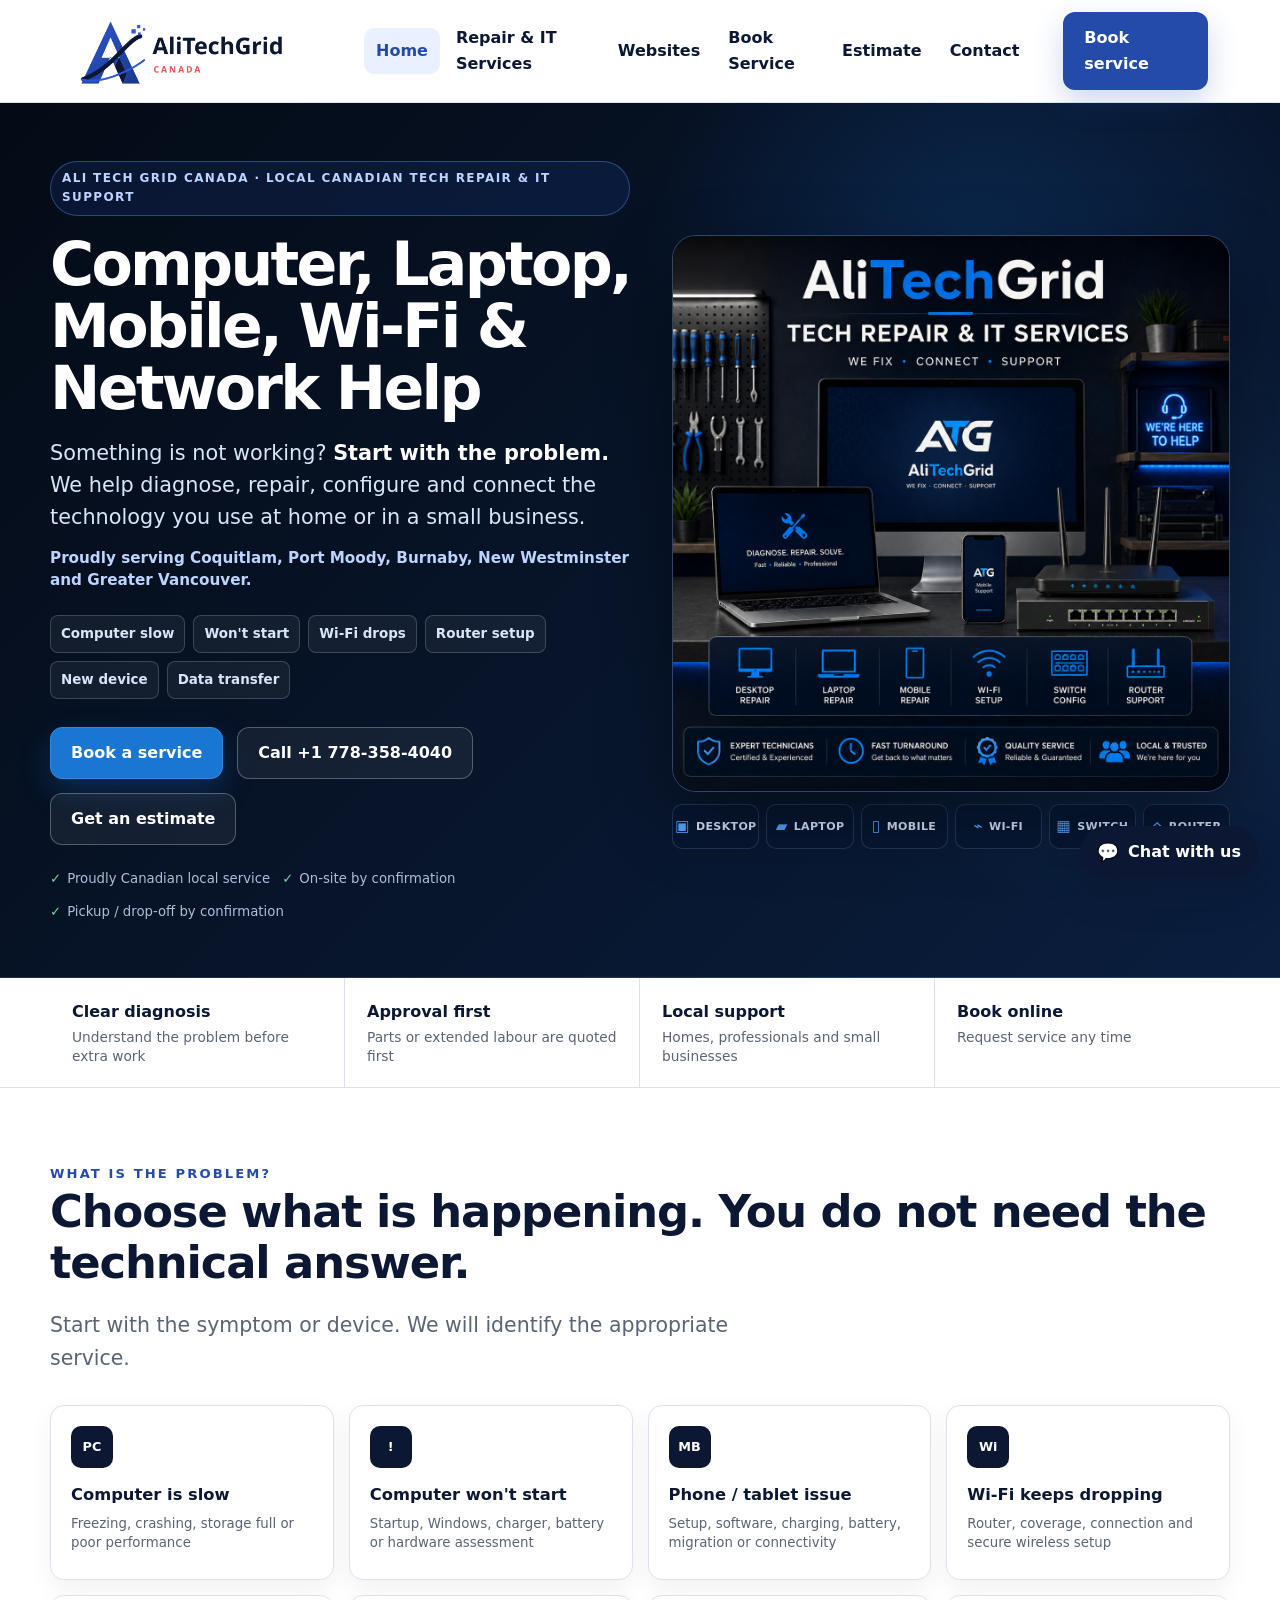
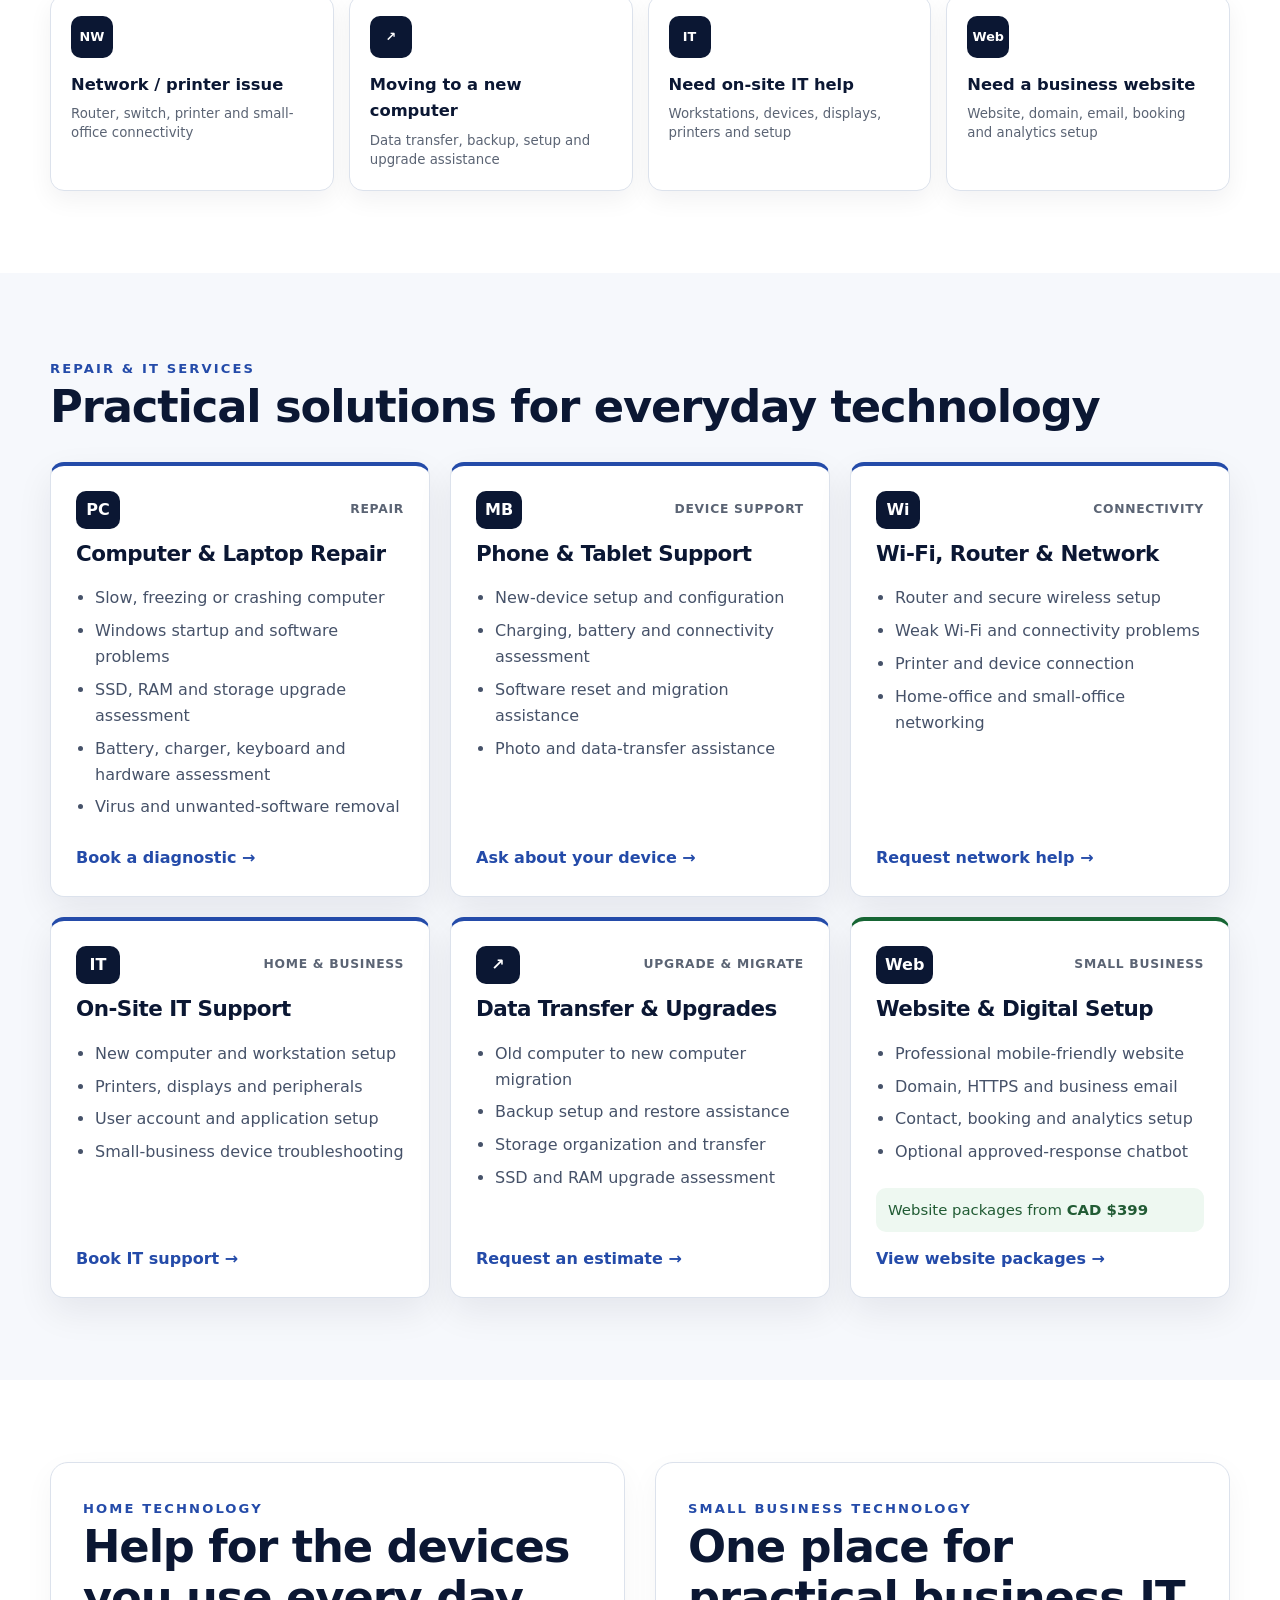
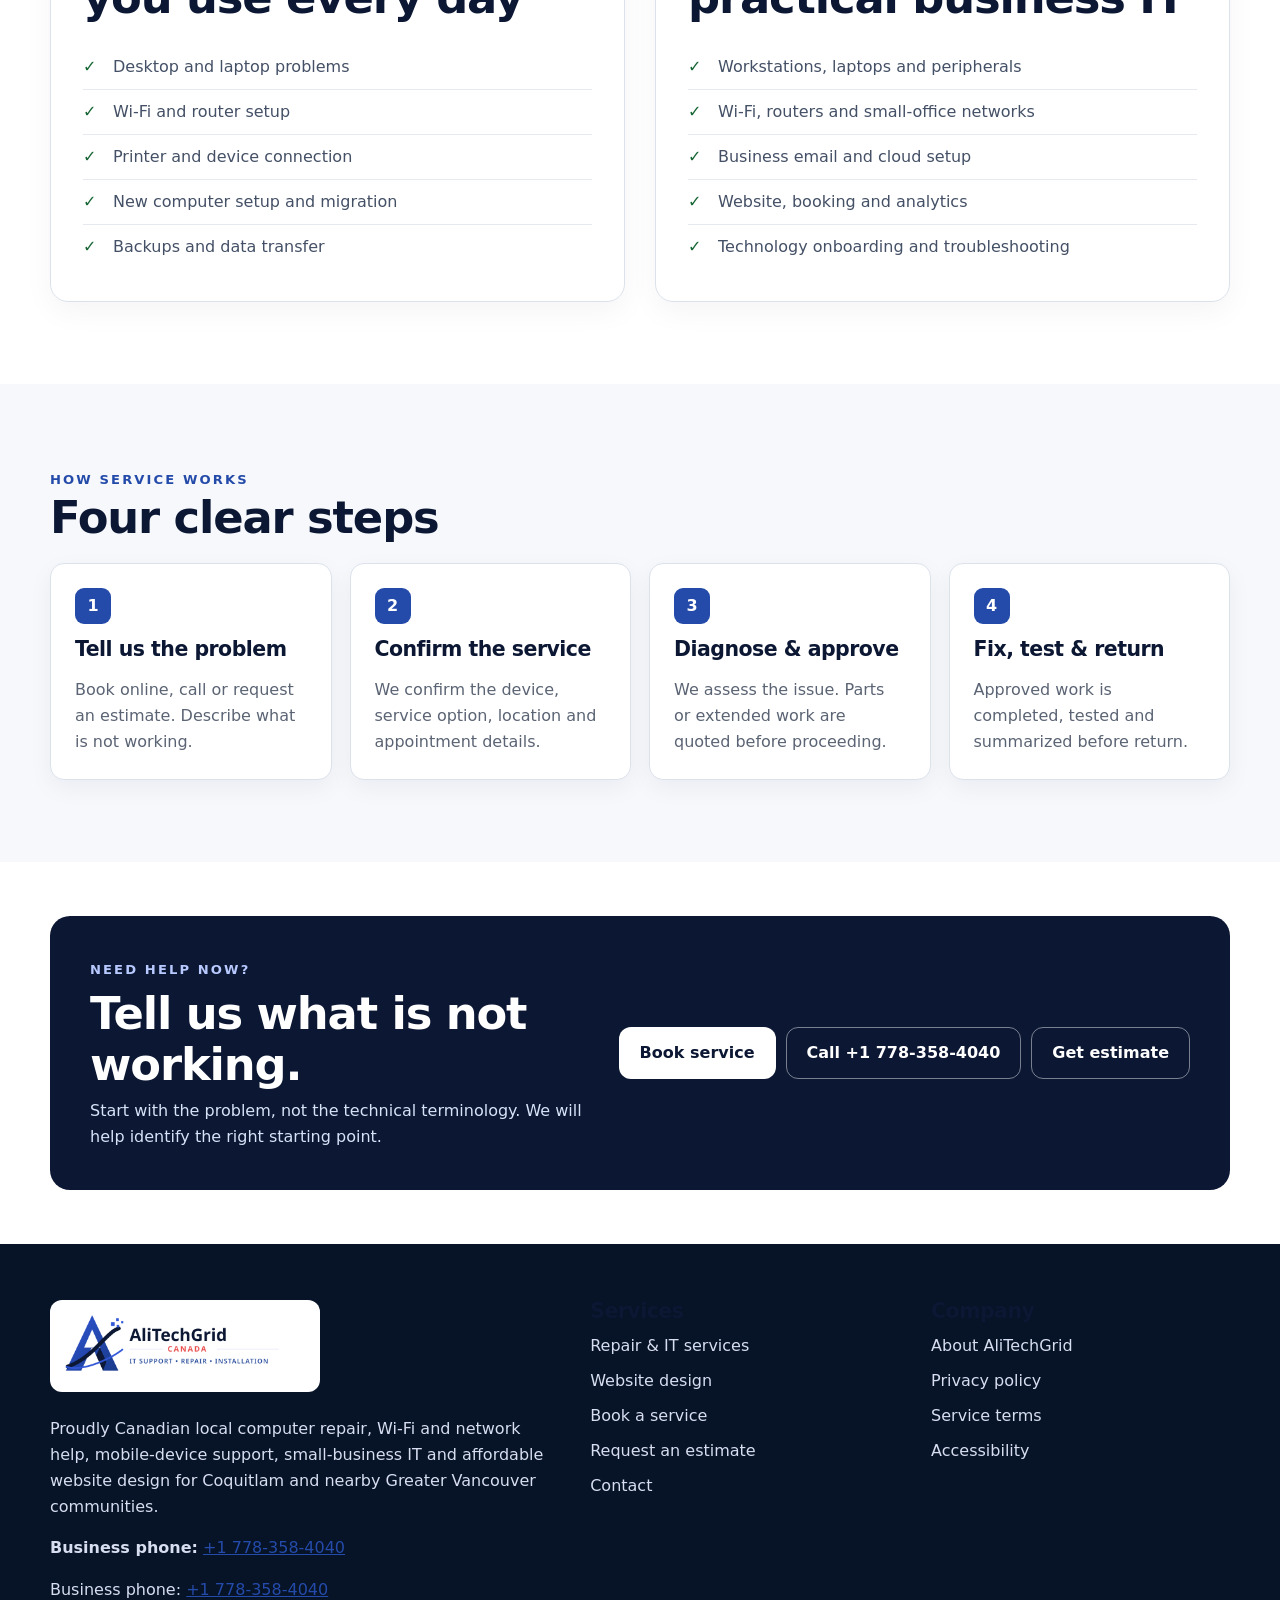
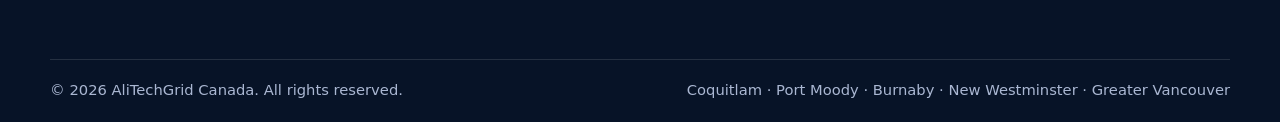
==== commit 761d9637: "Add files via upload Update homepage with local Canadian repair-shop hero image and messaging" ====
--- a/index.html
+++ b/index.html
@@ -14,7 +14,7 @@
   <meta property="og:title" content="Computer Repair, Wi-Fi & IT Support in Coquitlam | AliTechGrid Canada">
   <meta property="og:description" content="Practical local help for desktops, laptops, mobile devices, Wi-Fi, routers, networks, upgrades, data transfer and small-business IT.">
   <meta property="og:url" content="https://alitechgrid.ca/">
-  <meta property="og:image" content="https://alitechgrid.ca/assets/img/alitechgrid-canada-logo.png">
+  <meta property="og:image" content="https://alitechgrid.ca/assets/img/alitechgrid-repair-workbench.png">
   <meta name="theme-color" content="#071327">
   <link rel="icon" href="assets/img/favicon.svg" type="image/svg+xml">
   <link rel="apple-touch-icon" href="assets/img/icon-180.png">
@@ -38,9 +38,10 @@
 <section class="repair-shop-hero">
   <div class="container repair-shop-grid">
     <div class="repair-shop-copy">
-      <span class="shop-kicker">ALI TECH GRID CANADA · LOCAL TECH REPAIR & IT SUPPORT</span>
+      <span class="shop-kicker">ALI TECH GRID CANADA · LOCAL CANADIAN TECH REPAIR & IT SUPPORT</span>
       <h1>Computer, Laptop, Mobile, Wi-Fi & Network Help</h1>
       <p class="shop-tagline">Something is not working? <strong>Start with the problem.</strong> We help diagnose, repair, configure and connect the technology you use at home or in a small business.</p>
+      <p class="shop-local">Proudly serving Coquitlam, Port Moody, Burnaby, New Westminster and Greater Vancouver.</p>
       <div class="shop-problems" aria-label="Common problems">
         <span>Computer slow</span><span>Won't start</span><span>Wi-Fi drops</span><span>Router setup</span><span>New device</span><span>Data transfer</span>
       </div>
@@ -49,26 +50,22 @@
         <a class="button shop-call" href="tel:+17783584040">Call +1 778-358-4040</a>
         <a class="button shop-estimate" href="estimate.html">Get an estimate</a>
       </div>
-      <div class="shop-service-modes"><span>Coquitlam & nearby communities</span><span>On-site by confirmation</span><span>Pickup / drop-off by confirmation</span></div>
+      <div class="shop-service-modes"><span>Proudly Canadian local service</span><span>On-site by confirmation</span><span>Pickup / drop-off by confirmation</span></div>
     </div>
-
-    <aside class="device-showcase" aria-label="Devices and network equipment we support">
-      <div class="shop-sign"><span>AliTechGrid</span><strong>TECH REPAIR & IT SERVICES</strong><small>WE FIX · CONNECT · SUPPORT</small></div>
-      <div class="device-stage">
-        <div class="monitor device"><div class="screen"><span>AliTechGrid</span><small>TECH SUPPORT</small></div><div class="monitor-neck"></div><div class="monitor-foot"></div></div>
-        <div class="laptop device"><div class="laptop-screen"><span>Service</span><small>Ready</small></div><div class="laptop-base"></div></div>
-        <div class="phone device"><div class="phone-screen"><span>ATG</span><small>Mobile</small></div></div>
-        <div class="router device"><i></i><i></i><i></i><i></i><div class="router-body"><span class="led"></span><span class="led"></span><span class="led"></span><span class="led"></span></div></div>
-        <div class="switch-box device"><div class="switch-leds"><span></span><span></span></div><div class="ports"><i></i><i></i><i></i><i></i><i></i><i></i></div></div>
-        <div class="wifi-mark" aria-hidden="true"><span></span><span></span><span></span><i></i></div>
+    <aside class="repair-visual" aria-label="AliTechGrid repair workbench with desktop computer, laptop, mobile phone, Wi-Fi router and network switch">
+      <div class="repair-visual-frame">
+        <img src="assets/img/alitechgrid-repair-workbench.png"
+             width="1254" height="670"
+             alt="Professional technology repair workbench with desktop computer, laptop, mobile phone, Wi-Fi router and network switch"
+             fetchpriority="high" decoding="async">
       </div>
-      <div class="device-labels">
-        <div><b class="mini-desktop"></b><span>DESKTOP</span></div>
-        <div><b class="mini-laptop"></b><span>LAPTOP</span></div>
-        <div><b class="mini-phone"></b><span>MOBILE</span></div>
-        <div><b class="mini-wifi">⌁</b><span>WI-FI</span></div>
-        <div><b class="mini-switch">▦</b><span>SWITCH</span></div>
-        <div><b class="mini-router">⌂</b><span>ROUTER</span></div>
+      <div class="repair-device-row" aria-label="Supported technology">
+        <span><b>▣</b> Desktop</span>
+        <span><b>▰</b> Laptop</span>
+        <span><b>▯</b> Mobile</span>
+        <span><b>⌁</b> Wi-Fi</span>
+        <span><b>▦</b> Switch</span>
+        <span><b>⌂</b> Router</span>
       </div>
     </aside>
   </div>
@@ -128,7 +125,7 @@
 </main>
 
 <footer class="site-footer"><div class="container"><div class="footer-grid">
-  <div><img class="footer-logo" src="assets/img/alitechgrid-canada-logo.png" alt="AliTechGrid Canada"><p>Local computer repair, Wi-Fi and network help, mobile-device support, small-business IT and affordable website design in Coquitlam and nearby Greater Vancouver communities.</p><p><strong>Business phone:</strong> <a href="tel:+17783584040">+1 778-358-4040</a></p></div>
+  <div><img class="footer-logo" src="assets/img/alitechgrid-canada-logo.png" alt="AliTechGrid Canada"><p>Proudly Canadian local computer repair, Wi-Fi and network help, mobile-device support, small-business IT and affordable website design for Coquitlam and nearby Greater Vancouver communities.</p><p><strong>Business phone:</strong> <a href="tel:+17783584040">+1 778-358-4040</a></p></div>
   <div><h3>Services</h3><ul class="footer-links"><li><a href="services.html">Repair & IT services</a></li><li><a href="websites.html">Website design</a></li><li><a href="book.html">Book a service</a></li><li><a href="estimate.html">Request an estimate</a></li><li><a href="contact.html">Contact</a></li></ul></div>
   <div><h3>Company</h3><ul class="footer-links"><li><a href="about.html">About AliTechGrid</a></li><li><a href="privacy.html">Privacy policy</a></li><li><a href="terms.html">Service terms</a></li><li><a href="accessibility.html">Accessibility</a></li></ul></div>
 </div><div class="footer-bottom"><span>© <span data-current-year></span> AliTechGrid Canada. All rights reserved.</span><span>Coquitlam · Port Moody · Burnaby · New Westminster · Greater Vancouver</span></div></div></footer>
--- a/assets/css/local-it.css
+++ b/assets/css/local-it.css
@@ -3,6 +3,7 @@
 .repair-shop-grid{min-height:650px;display:grid;grid-template-columns:1.02fr .98fr;gap:42px;align-items:center;padding:58px 0 54px}
 .repair-shop-copy{position:relative;z-index:2}.shop-kicker{display:inline-flex;align-items:center;padding:7px 11px;border:1px solid rgba(94,153,247,.38);border-radius:999px;background:rgba(36,75,169,.18);color:#bcd4ff;font-size:.75rem;letter-spacing:.115em;font-weight:850}
 .repair-shop-hero h1{max-width:800px;margin:18px 0 17px;color:#fff;font-size:clamp(2.55rem,4.7vw,4.55rem);line-height:1.03;letter-spacing:-.045em}.shop-tagline{max-width:780px;color:#d9e5fa;font-size:clamp(1.08rem,1.9vw,1.3rem);line-height:1.55;margin:0}.shop-tagline strong{color:#fff}
+.shop-local{max-width:760px;margin:14px 0 0;color:#bcd4ff;font-size:.95rem;font-weight:700;line-height:1.45}
 .shop-problems{display:flex;flex-wrap:wrap;gap:8px;margin:24px 0 0}.shop-problems span{padding:7px 10px;border:1px solid rgba(255,255,255,.18);border-radius:8px;background:rgba(255,255,255,.055);color:#d9e5fa;font-size:.84rem;font-weight:650}
 .shop-primary{background:#1976d2;border-color:#2d8be3;box-shadow:0 12px 30px rgba(25,118,210,.25)}.shop-primary:hover{background:#fff;color:#071327}.shop-call,.shop-estimate{color:#fff;border-color:rgba(255,255,255,.28);background:rgba(255,255,255,.06)}.shop-call:hover,.shop-estimate:hover{background:#fff;color:#071327;border-color:#fff}
 .shop-service-modes{display:flex;flex-wrap:wrap;gap:12px;margin-top:23px;color:#aebed8;font-size:.83rem}.shop-service-modes span::before{content:"✓";color:#75d6a0;margin-right:6px;font-weight:900}
@@ -26,3 +27,56 @@
 @media(max-width:1080px){.repair-shop-grid{grid-template-columns:1fr .92fr;gap:25px}.device-showcase{min-height:500px}.problem-card-grid{grid-template-columns:repeat(2,1fr)}.concrete-service-grid{grid-template-columns:repeat(2,1fr)}.service-jump-grid{grid-template-columns:repeat(3,1fr)}}
 @media(max-width:920px){.repair-shop-grid,.concrete-detail{grid-template-columns:1fr}.repair-shop-grid{padding:50px 0}.device-showcase{max-width:720px;width:100%;margin:0 auto}.shop-trust-grid{grid-template-columns:repeat(2,1fr)}.shop-trust-grid>div:nth-child(2){border-right:0}.shop-trust-grid>div:nth-child(-n+2){border-bottom:1px solid var(--line)}.simple-process{grid-template-columns:repeat(2,1fr)}.split-audience{grid-template-columns:1fr}.local-cta{grid-template-columns:1fr}.local-cta-actions{justify-content:flex-start}}
 @media(max-width:660px){.repair-shop-grid{padding:38px 0}.repair-shop-hero h1{font-size:2.45rem}.device-showcase{min-height:420px;padding:16px 12px 12px}.device-stage{height:245px}.monitor{left:14%;width:59%;height:160px}.monitor-neck{bottom:-30px;height:30px}.monitor-foot{bottom:-35px}.laptop{width:44%;height:105px;bottom:24px}.phone{width:18%;height:112px;top:75px}.router{left:47%;width:34%;height:40px}.router i{bottom:32px;height:40px}.router-body{height:34px;padding-bottom:7px}.switch-box{width:32%;height:38px}.ports i{height:10px}.wifi-mark{right:10%;transform:scale(.82)}.device-labels{grid-template-columns:repeat(3,1fr);row-gap:10px}.shop-service-modes{display:grid}.shop-trust-grid,.problem-card-grid,.concrete-service-grid,.simple-process,.service-jump-grid,.two-column-list{grid-template-columns:1fr}.shop-trust-grid>div{border-right:0;border-bottom:1px solid var(--line)}.shop-trust-grid>div:last-child{border-bottom:0}.local-cta{padding:28px 24px}}
+
+/* 2026-08-10 photographic repair-shop hero upgrade */
+.repair-visual{
+  align-self:center;
+  min-width:0;
+}
+.repair-visual-frame{
+  position:relative;
+  overflow:hidden;
+  border:1px solid rgba(128,164,226,.34);
+  border-radius:24px;
+  background:#071327;
+  box-shadow:0 28px 70px rgba(0,0,0,.42);
+}
+.repair-visual-frame img{
+  display:block;
+  width:100%;
+  height:auto;
+  object-fit:contain;
+  object-position:center;
+  background:#071327;
+}
+.repair-device-row{
+  display:grid;
+  grid-template-columns:repeat(6,1fr);
+  gap:7px;
+  margin-top:12px;
+}
+.repair-device-row span{
+  min-width:0;
+  display:flex;
+  align-items:center;
+  justify-content:center;
+  gap:6px;
+  padding:9px 6px;
+  border:1px solid rgba(125,158,216,.23);
+  border-radius:10px;
+  background:rgba(8,24,52,.84);
+  color:#dce9ff;
+  font-size:.69rem;
+  font-weight:800;
+  letter-spacing:.03em;
+  text-transform:uppercase;
+}
+.repair-device-row b{color:#55a7ff;font-size:.95rem}
+@media(max-width:920px){
+  .repair-visual{max-width:820px;margin:6px auto 0}
+}
+@media(max-width:660px){
+  .repair-visual-frame{border-radius:18px}
+  .repair-device-row{grid-template-columns:repeat(3,1fr)}
+  .repair-device-row span{font-size:.63rem}
+}
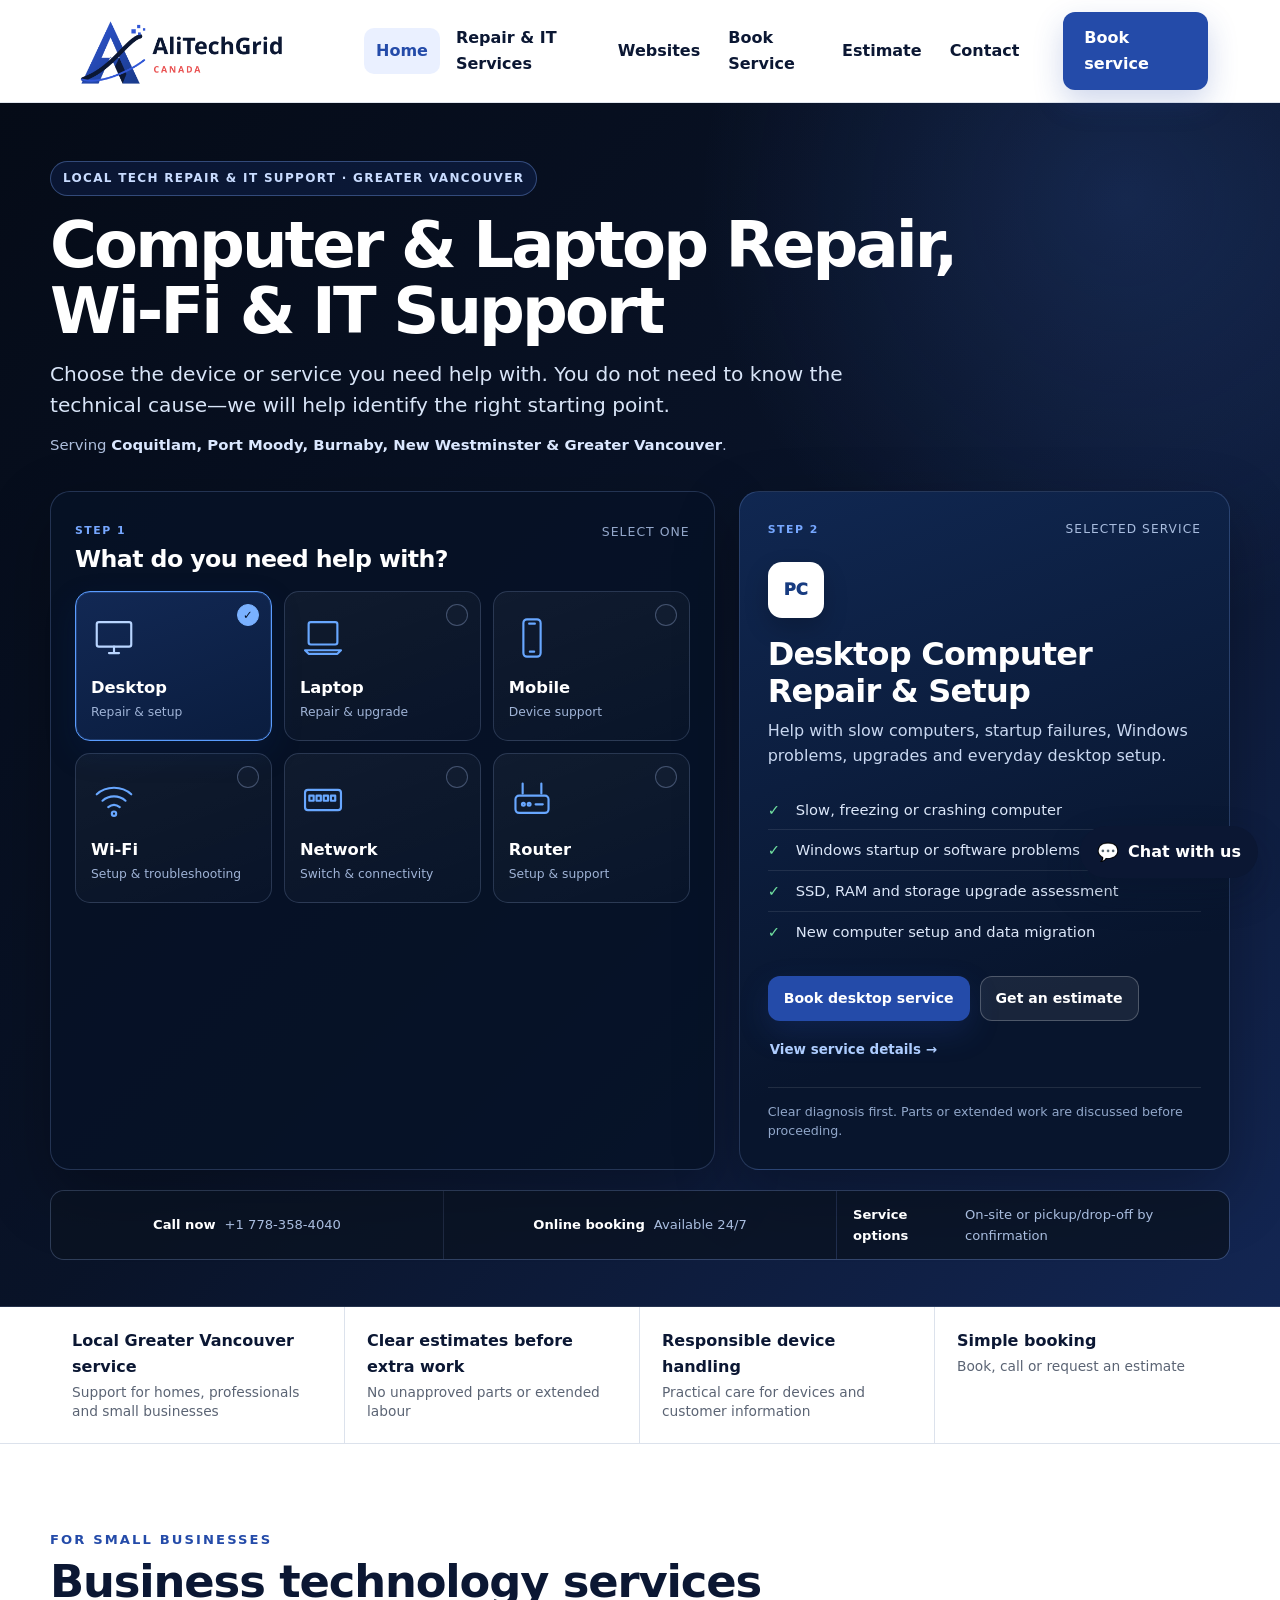
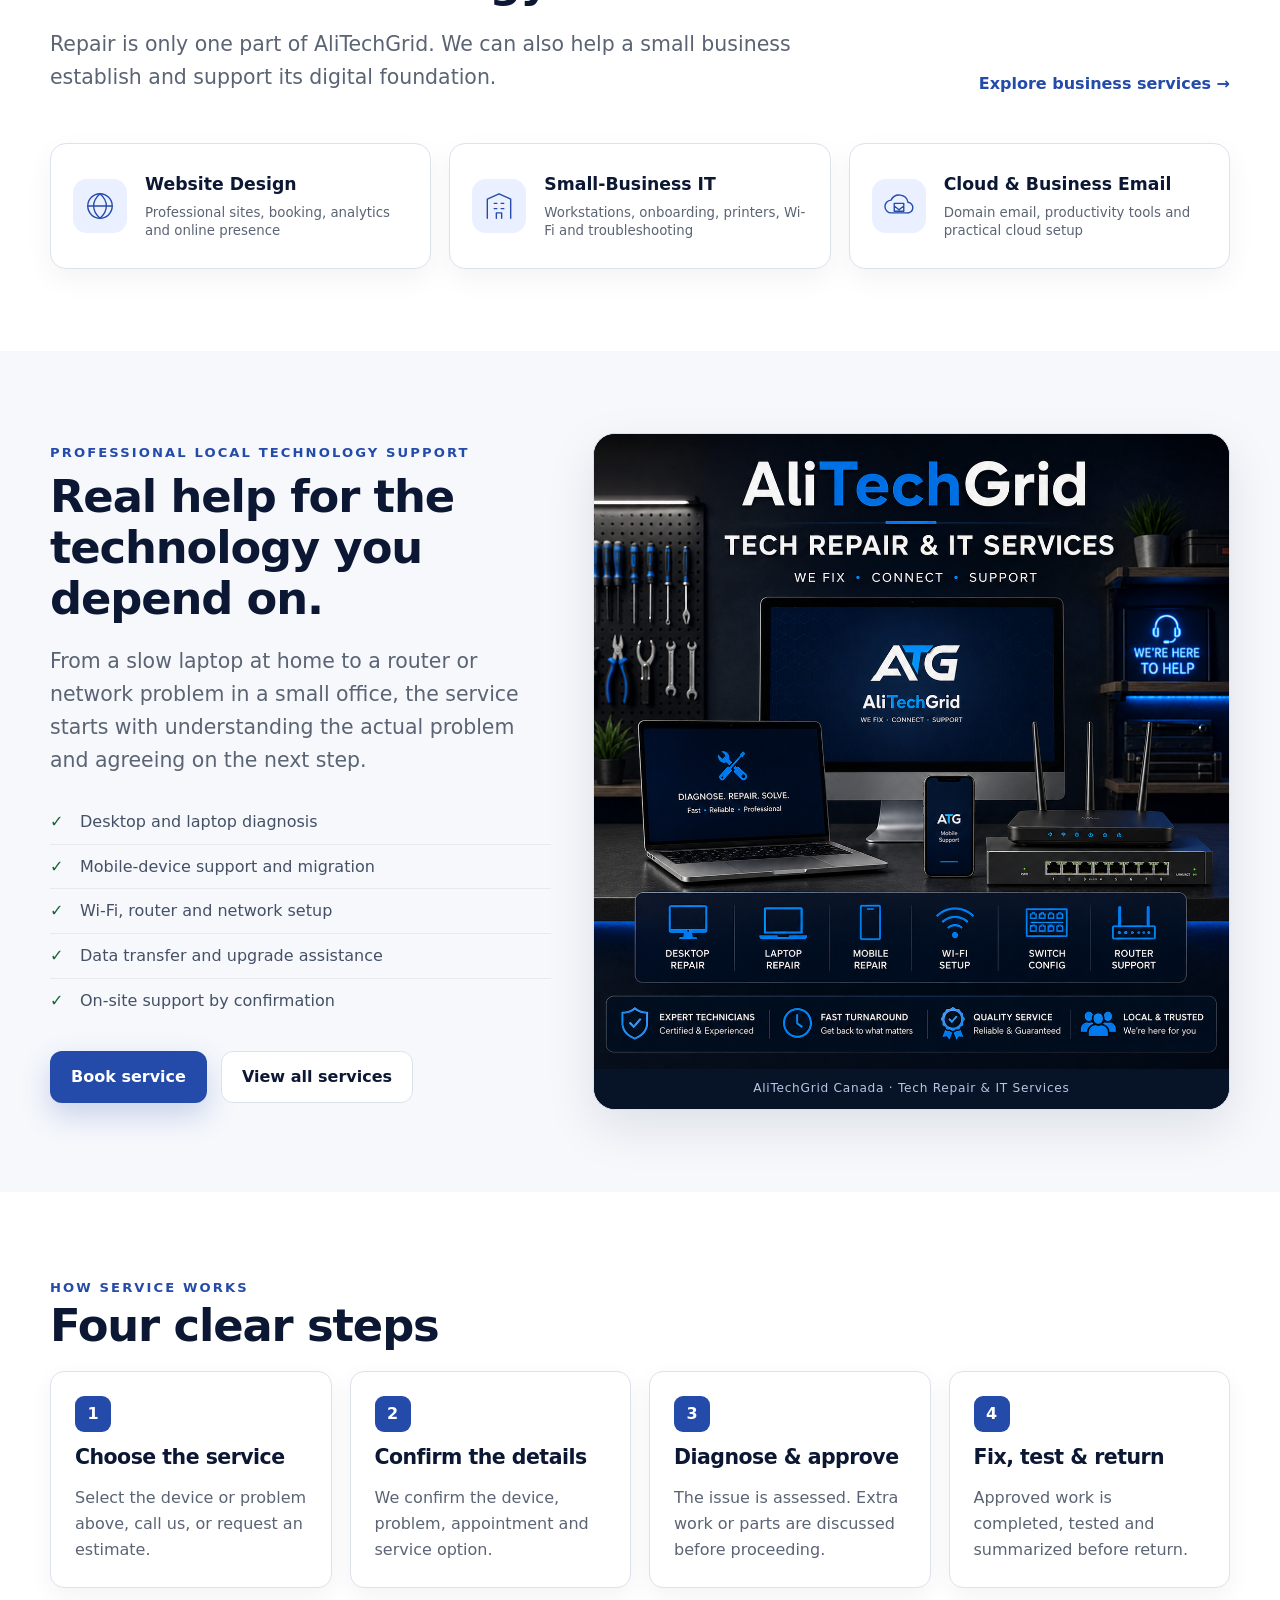
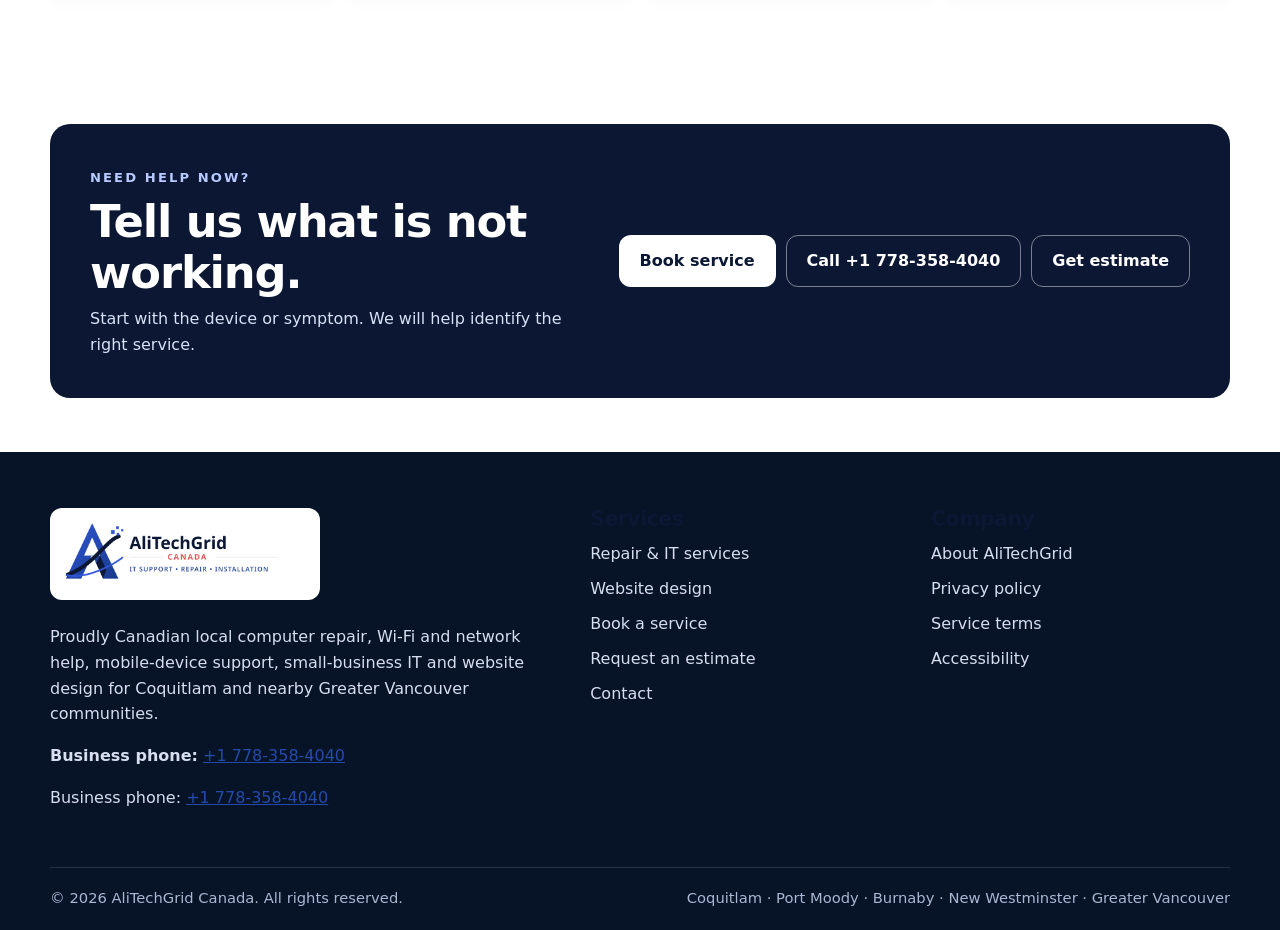
==== commit f4a0e204: "Add files via upload Rebuild homepage with dynamic service selector and business technology services" ====
--- a/index.html
+++ b/index.html
@@ -6,13 +6,13 @@
   <meta charset="utf-8">
   <meta name="viewport" content="width=device-width,initial-scale=1">
   <title>Computer Repair, Wi-Fi & IT Support in Coquitlam | AliTechGrid Canada</title>
-  <meta name="description" content="Computer and laptop repair, mobile-device support, Wi-Fi and network setup, upgrades, data transfer, on-site IT support and small-business websites in Coquitlam and nearby Greater Vancouver communities.">
+  <meta name="description" content="Local computer and laptop repair, mobile-device support, Wi-Fi, router and network setup, upgrades, data transfer, on-site IT support and small-business technology services in Coquitlam and Greater Vancouver.">
   <meta name="robots" content="index, follow">
   <link rel="canonical" href="https://alitechgrid.ca/">
   <meta property="og:type" content="website">
   <meta property="og:site_name" content="AliTechGrid Canada">
   <meta property="og:title" content="Computer Repair, Wi-Fi & IT Support in Coquitlam | AliTechGrid Canada">
-  <meta property="og:description" content="Practical local help for desktops, laptops, mobile devices, Wi-Fi, routers, networks, upgrades, data transfer and small-business IT.">
+  <meta property="og:description" content="Choose your device or service and quickly find the right local repair or IT support starting point.">
   <meta property="og:url" content="https://alitechgrid.ca/">
   <meta property="og:image" content="https://alitechgrid.ca/assets/img/alitechgrid-repair-workbench.png">
   <meta name="theme-color" content="#071327">
@@ -21,7 +21,7 @@
   <link rel="manifest" href="manifest.webmanifest">
   <link rel="stylesheet" href="assets/css/styles.css">
   <link rel="stylesheet" href="assets/css/local-it.css">
-  <script type="application/ld+json">{"@context":"https://schema.org","@type":"LocalBusiness","name":"AliTechGrid Canada","url":"https://alitechgrid.ca","logo":"https://alitechgrid.ca/assets/img/alitechgrid-canada-logo.png","telephone":"+1 778-358-4040","email":"contact@alitechgrid.com","description":"Local computer and laptop repair, mobile-device support, Wi-Fi and networking, on-site IT support and small-business website design.","areaServed":["Coquitlam","Port Moody","Burnaby","New Westminster","Greater Vancouver"],"serviceType":["Computer repair","Laptop repair","Mobile phone and tablet support","Wi-Fi and network setup","Router setup","On-site IT support","Computer upgrades and data transfer","Small-business IT support","Small-business website design","Business email and digital setup"]}</script>
+  <script type="application/ld+json">{"@context":"https://schema.org","@type":"LocalBusiness","name":"AliTechGrid Canada","url":"https://alitechgrid.ca","logo":"https://alitechgrid.ca/assets/img/alitechgrid-canada-logo.png","image":"https://alitechgrid.ca/assets/img/alitechgrid-repair-workbench.png","telephone":"+1 778-358-4040","email":"contact@alitechgrid.com","description":"Local computer and laptop repair, mobile-device support, Wi-Fi and networking, on-site IT support and small-business digital services.","areaServed":["Coquitlam","Port Moody","Burnaby","New Westminster","Greater Vancouver"],"serviceType":["Desktop computer repair","Laptop repair","Mobile phone and tablet support","Wi-Fi troubleshooting and setup","Router setup","Home and small-business networking","On-site IT support","Computer upgrades and data transfer","Small-business IT support","Website design","Business email and cloud setup"]}</script>
 </head>
 <body>
 <a class="skip-link" href="#main">Skip to main content</a>
@@ -35,99 +35,136 @@
 </div></header>
 
 <main id="main">
-<section class="repair-shop-hero">
-  <div class="container repair-shop-grid">
-    <div class="repair-shop-copy">
-      <span class="shop-kicker">ALI TECH GRID CANADA · LOCAL CANADIAN TECH REPAIR & IT SUPPORT</span>
-      <h1>Computer, Laptop, Mobile, Wi-Fi & Network Help</h1>
-      <p class="shop-tagline">Something is not working? <strong>Start with the problem.</strong> We help diagnose, repair, configure and connect the technology you use at home or in a small business.</p>
-      <p class="shop-local">Proudly serving Coquitlam, Port Moody, Burnaby, New Westminster and Greater Vancouver.</p>
-      <div class="shop-problems" aria-label="Common problems">
-        <span>Computer slow</span><span>Won't start</span><span>Wi-Fi drops</span><span>Router setup</span><span>New device</span><span>Data transfer</span>
+<section class="dynamic-hero">
+  <div class="container">
+    <div class="dynamic-hero-heading">
+      <span class="local-badge">LOCAL TECH REPAIR & IT SUPPORT · GREATER VANCOUVER</span>
+      <h1>Computer & Laptop Repair, Wi-Fi & IT Support</h1>
+      <p class="dynamic-lead">Choose the device or service you need help with. You do not need to know the technical cause—we will help identify the right starting point.</p>
+      <p class="dynamic-location">Serving <strong>Coquitlam, Port Moody, Burnaby, New Westminster & Greater Vancouver</strong>.</p>
+    </div>
+
+    <div class="service-counter-layout">
+      <div class="service-picker-shell">
+        <div class="picker-heading">
+          <div><span class="picker-step">STEP 1</span><h2>What do you need help with?</h2></div>
+          <span class="picker-hint">Select one</span>
+        </div>
+        <div class="service-picker" role="radiogroup" aria-label="Choose a repair or IT service">
+          <button class="service-choice is-active" type="button" role="radio" aria-checked="true" data-service="desktop">
+            <span class="choice-check" aria-hidden="true">✓</span>
+            <svg viewBox="0 0 64 64" aria-hidden="true"><rect x="8" y="10" width="48" height="34" rx="3"/><path d="M25 53h14M32 44v9"/></svg>
+            <span class="choice-title">Desktop</span><span class="choice-sub">Repair & setup</span>
+          </button>
+          <button class="service-choice" type="button" role="radio" aria-checked="false" data-service="laptop">
+            <span class="choice-check" aria-hidden="true">✓</span>
+            <svg viewBox="0 0 64 64" aria-hidden="true"><rect x="12" y="10" width="40" height="31" rx="3"/><path d="M7 49h50l-5 5H12z"/></svg>
+            <span class="choice-title">Laptop</span><span class="choice-sub">Repair & upgrade</span>
+          </button>
+          <button class="service-choice" type="button" role="radio" aria-checked="false" data-service="mobile">
+            <span class="choice-check" aria-hidden="true">✓</span>
+            <svg viewBox="0 0 64 64" aria-hidden="true"><rect x="20" y="6" width="24" height="52" rx="5"/><path d="M28 12h8M29 51h6"/></svg>
+            <span class="choice-title">Mobile</span><span class="choice-sub">Device support</span>
+          </button>
+          <button class="service-choice" type="button" role="radio" aria-checked="false" data-service="wifi">
+            <span class="choice-check" aria-hidden="true">✓</span>
+            <svg viewBox="0 0 64 64" aria-hidden="true"><path d="M8 24c13-12 35-12 48 0M16 33c9-8 23-8 32 0M24 42c5-4 11-4 16 0"/><circle cx="32" cy="51" r="3"/></svg>
+            <span class="choice-title">Wi-Fi</span><span class="choice-sub">Setup & troubleshooting</span>
+          </button>
+          <button class="service-choice" type="button" role="radio" aria-checked="false" data-service="network">
+            <span class="choice-check" aria-hidden="true">✓</span>
+            <svg viewBox="0 0 64 64" aria-hidden="true"><rect x="7" y="18" width="50" height="28" rx="4"/><rect x="13" y="26" width="6" height="7"/><rect x="23" y="26" width="6" height="7"/><rect x="33" y="26" width="6" height="7"/><rect x="43" y="26" width="6" height="7"/></svg>
+            <span class="choice-title">Network</span><span class="choice-sub">Switch & connectivity</span>
+          </button>
+          <button class="service-choice" type="button" role="radio" aria-checked="false" data-service="router">
+            <span class="choice-check" aria-hidden="true">✓</span>
+            <svg viewBox="0 0 64 64" aria-hidden="true"><path d="M19 23V9M45 23V9"/><rect x="9" y="26" width="46" height="24" rx="5"/><circle cx="20" cy="38" r="2"/><circle cx="28" cy="38" r="2"/><path d="M37 38h10"/></svg>
+            <span class="choice-title">Router</span><span class="choice-sub">Setup & support</span>
+          </button>
+        </div>
       </div>
-      <div class="hero-actions">
-        <a class="button button-primary shop-primary" href="book.html" data-booking-link>Book a service</a>
-        <a class="button shop-call" href="tel:+17783584040">Call +1 778-358-4040</a>
-        <a class="button shop-estimate" href="estimate.html">Get an estimate</a>
-      </div>
-      <div class="shop-service-modes"><span>Proudly Canadian local service</span><span>On-site by confirmation</span><span>Pickup / drop-off by confirmation</span></div>
+
+      <aside class="dynamic-service-panel" aria-live="polite" aria-atomic="true">
+        <div class="panel-topline"><span class="panel-step">STEP 2</span><span class="panel-status">Selected service</span></div>
+        <div class="panel-service-icon" data-panel-icon aria-hidden="true">PC</div>
+        <h2 data-panel-title>Desktop Computer Repair & Setup</h2>
+        <p data-panel-description>Help with slow computers, startup failures, Windows problems, upgrades and everyday desktop setup.</p>
+        <ul class="panel-problems" data-panel-problems>
+          <li>Slow, freezing or crashing computer</li>
+          <li>Windows startup or software problems</li>
+          <li>SSD, RAM and storage upgrade assessment</li>
+          <li>New computer setup and data migration</li>
+        </ul>
+        <div class="panel-actions">
+          <a class="button button-primary" href="book.html" data-panel-book data-booking-link>Book desktop service</a>
+          <a class="button button-secondary" href="estimate.html" data-panel-estimate>Get an estimate</a>
+          <a class="panel-details" href="services.html#computer" data-panel-details>View service details →</a>
+        </div>
+        <p class="panel-assurance">Clear diagnosis first. Parts or extended work are discussed before proceeding.</p>
+      </aside>
     </div>
-    <aside class="repair-visual" aria-label="AliTechGrid repair workbench with desktop computer, laptop, mobile phone, Wi-Fi router and network switch">
-      <div class="repair-visual-frame">
-        <img src="assets/img/alitechgrid-repair-workbench.png"
-             width="1254" height="670"
-             alt="Professional technology repair workbench with desktop computer, laptop, mobile phone, Wi-Fi router and network switch"
-             fetchpriority="high" decoding="async">
-      </div>
-      <div class="repair-device-row" aria-label="Supported technology">
-        <span><b>▣</b> Desktop</span>
-        <span><b>▰</b> Laptop</span>
-        <span><b>▯</b> Mobile</span>
-        <span><b>⌁</b> Wi-Fi</span>
-        <span><b>▦</b> Switch</span>
-        <span><b>⌂</b> Router</span>
-      </div>
-    </aside>
+
+    <div class="hero-contact-row">
+      <a href="tel:+17783584040"><strong>Call now</strong><span>+1 778-358-4040</span></a>
+      <span><strong>Online booking</strong><span>Available 24/7</span></span>
+      <span><strong>Service options</strong><span>On-site or pickup/drop-off by confirmation</span></span>
+    </div>
   </div>
 </section>
 
-<section class="shop-trust" aria-label="Service highlights"><div class="container shop-trust-grid">
-  <div><strong>Clear diagnosis</strong><span>Understand the problem before extra work</span></div>
-  <div><strong>Approval first</strong><span>Parts or extended labour are quoted first</span></div>
-  <div><strong>Local support</strong><span>Homes, professionals and small businesses</span></div>
-  <div><strong>Book online</strong><span>Request service any time</span></div>
+<section class="shop-trust" aria-label="Service commitments"><div class="container shop-trust-grid">
+  <div><strong>Local Greater Vancouver service</strong><span>Support for homes, professionals and small businesses</span></div>
+  <div><strong>Clear estimates before extra work</strong><span>No unapproved parts or extended labour</span></div>
+  <div><strong>Responsible device handling</strong><span>Practical care for devices and customer information</span></div>
+  <div><strong>Simple booking</strong><span>Book, call or request an estimate</span></div>
 </div></section>
 
-<section class="section problem-selector"><div class="container">
-  <span class="eyebrow">What is the problem?</span>
-  <h2>Choose what is happening. You do not need the technical answer.</h2>
-  <p class="lead">Start with the symptom or device. We will identify the appropriate service.</p>
-  <div class="problem-card-grid">
-    <a class="problem-card" href="services.html#computer"><span class="problem-icon">PC</span><strong>Computer is slow</strong><small>Freezing, crashing, storage full or poor performance</small></a>
-    <a class="problem-card" href="services.html#computer"><span class="problem-icon">!</span><strong>Computer won't start</strong><small>Startup, Windows, charger, battery or hardware assessment</small></a>
-    <a class="problem-card" href="services.html#mobile"><span class="problem-icon">MB</span><strong>Phone / tablet issue</strong><small>Setup, software, charging, battery, migration or connectivity</small></a>
-    <a class="problem-card" href="services.html#network"><span class="problem-icon">Wi</span><strong>Wi-Fi keeps dropping</strong><small>Router, coverage, connection and secure wireless setup</small></a>
-    <a class="problem-card" href="services.html#network"><span class="problem-icon">NW</span><strong>Network / printer issue</strong><small>Router, switch, printer and small-office connectivity</small></a>
-    <a class="problem-card" href="services.html#data"><span class="problem-icon">↗</span><strong>Moving to a new computer</strong><small>Data transfer, backup, setup and upgrade assistance</small></a>
-    <a class="problem-card" href="services.html#onsite"><span class="problem-icon">IT</span><strong>Need on-site IT help</strong><small>Workstations, devices, displays, printers and setup</small></a>
-    <a class="problem-card" href="services.html#website"><span class="problem-icon">Web</span><strong>Need a business website</strong><small>Website, domain, email, booking and analytics setup</small></a>
+<section class="section business-services"><div class="container">
+  <div class="section-heading-row"><div><span class="eyebrow">For small businesses</span><h2>Business technology services</h2><p class="lead">Repair is only one part of AliTechGrid. We can also help a small business establish and support its digital foundation.</p></div><a class="text-link" href="websites.html">Explore business services →</a></div>
+  <div class="business-service-grid">
+    <a class="business-service-card" href="websites.html">
+      <span class="business-icon"><svg viewBox="0 0 64 64" aria-hidden="true"><circle cx="32" cy="32" r="23"/><path d="M9 32h46M32 9c8 7 12 15 12 23S40 48 32 55M32 9c-8 7-12 15-12 23s4 16 12 23"/></svg></span>
+      <span><strong>Website Design</strong><small>Professional sites, booking, analytics and online presence</small></span>
+    </a>
+    <a class="business-service-card" href="services.html#business">
+      <span class="business-icon"><svg viewBox="0 0 64 64" aria-hidden="true"><path d="M10 55V19l22-10 22 10v36M23 27h5M36 27h5M23 37h5M36 37h5M27 55V45h10v10"/></svg></span>
+      <span><strong>Small-Business IT</strong><small>Workstations, onboarding, printers, Wi-Fi and troubleshooting</small></span>
+    </a>
+    <a class="business-service-card" href="services.html#business">
+      <span class="business-icon"><svg viewBox="0 0 64 64" aria-hidden="true"><path d="M18 45h29a10 10 0 0 0 2-20 17 17 0 0 0-32-4A12 12 0 0 0 18 45z"/><path d="M23 32l9 7 9-7M23 27h18v15H23z"/></svg></span>
+      <span><strong>Cloud & Business Email</strong><small>Domain email, productivity tools and practical cloud setup</small></span>
+    </a>
   </div>
 </div></section>
 
-<section class="section surface-alt"><div class="container">
-  <span class="eyebrow">Repair & IT services</span><h2>Practical solutions for everyday technology</h2>
-  <div class="concrete-service-grid">
-    <article class="concrete-service-card"><div class="service-card-top"><span class="service-code">PC</span><span class="service-type">Repair</span></div><h3>Computer & Laptop Repair</h3><ul><li>Slow, freezing or crashing computer</li><li>Windows startup and software problems</li><li>SSD, RAM and storage upgrade assessment</li><li>Battery, charger, keyboard and hardware assessment</li><li>Virus and unwanted-software removal</li></ul><a href="book.html" data-booking-link>Book a diagnostic →</a></article>
-    <article class="concrete-service-card"><div class="service-card-top"><span class="service-code">MB</span><span class="service-type">Device support</span></div><h3>Phone & Tablet Support</h3><ul><li>New-device setup and configuration</li><li>Charging, battery and connectivity assessment</li><li>Software reset and migration assistance</li><li>Photo and data-transfer assistance</li></ul><a href="estimate.html">Ask about your device →</a></article>
-    <article class="concrete-service-card"><div class="service-card-top"><span class="service-code">Wi</span><span class="service-type">Connectivity</span></div><h3>Wi-Fi, Router & Network</h3><ul><li>Router and secure wireless setup</li><li>Weak Wi-Fi and connectivity problems</li><li>Printer and device connection</li><li>Home-office and small-office networking</li></ul><a href="estimate.html">Request network help →</a></article>
-    <article class="concrete-service-card"><div class="service-card-top"><span class="service-code">IT</span><span class="service-type">Home & business</span></div><h3>On-Site IT Support</h3><ul><li>New computer and workstation setup</li><li>Printers, displays and peripherals</li><li>User account and application setup</li><li>Small-business device troubleshooting</li></ul><a href="book.html" data-booking-link>Book IT support →</a></article>
-    <article class="concrete-service-card"><div class="service-card-top"><span class="service-code">↗</span><span class="service-type">Upgrade & migrate</span></div><h3>Data Transfer & Upgrades</h3><ul><li>Old computer to new computer migration</li><li>Backup setup and restore assistance</li><li>Storage organization and transfer</li><li>SSD and RAM upgrade assessment</li></ul><a href="estimate.html">Request an estimate →</a></article>
-    <article class="concrete-service-card featured-service-card"><div class="service-card-top"><span class="service-code">Web</span><span class="service-type">Small business</span></div><h3>Website & Digital Setup</h3><ul><li>Professional mobile-friendly website</li><li>Domain, HTTPS and business email</li><li>Contact, booking and analytics setup</li><li>Optional approved-response chatbot</li></ul><div class="starting-price">Website packages from <strong>CAD $399</strong></div><a href="websites.html">View website packages →</a></article>
+<section class="section surface-alt repair-brand-section"><div class="container repair-brand-grid">
+  <div class="repair-brand-copy">
+    <span class="eyebrow">Professional local technology support</span>
+    <h2>Real help for the technology you depend on.</h2>
+    <p class="lead">From a slow laptop at home to a router or network problem in a small office, the service starts with understanding the actual problem and agreeing on the next step.</p>
+    <ul class="solution-list"><li>Desktop and laptop diagnosis</li><li>Mobile-device support and migration</li><li>Wi-Fi, router and network setup</li><li>Data transfer and upgrade assistance</li><li>On-site support by confirmation</li></ul>
+    <div class="button-row"><a class="button button-primary" href="book.html" data-booking-link>Book service</a><a class="button button-secondary" href="services.html">View all services</a></div>
   </div>
+  <figure class="repair-brand-visual"><img src="assets/img/alitechgrid-repair-workbench.png" width="1254" height="1254" alt="AliTechGrid professional technology repair workspace showing desktop computer, laptop, mobile phone, Wi-Fi router and network switch" loading="lazy" decoding="async"><figcaption>AliTechGrid Canada · Tech Repair & IT Services</figcaption></figure>
 </div></section>
 
-<section class="section"><div class="container split-audience">
-  <div><span class="eyebrow">Home technology</span><h2>Help for the devices you use every day</h2><ul class="solution-list"><li>Desktop and laptop problems</li><li>Wi-Fi and router setup</li><li>Printer and device connection</li><li>New computer setup and migration</li><li>Backups and data transfer</li></ul></div>
-  <div><span class="eyebrow">Small business technology</span><h2>One place for practical business IT</h2><ul class="solution-list"><li>Workstations, laptops and peripherals</li><li>Wi-Fi, routers and small-office networks</li><li>Business email and cloud setup</li><li>Website, booking and analytics</li><li>Technology onboarding and troubleshooting</li></ul></div>
-</div></section>
-
-<section class="section surface-alt"><div class="container">
+<section class="section"><div class="container">
   <span class="eyebrow">How service works</span><h2>Four clear steps</h2>
   <div class="simple-process">
-    <article><span>1</span><h3>Tell us the problem</h3><p>Book online, call or request an estimate. Describe what is not working.</p></article>
-    <article><span>2</span><h3>Confirm the service</h3><p>We confirm the device, service option, location and appointment details.</p></article>
-    <article><span>3</span><h3>Diagnose & approve</h3><p>We assess the issue. Parts or extended work are quoted before proceeding.</p></article>
+    <article><span>1</span><h3>Choose the service</h3><p>Select the device or problem above, call us, or request an estimate.</p></article>
+    <article><span>2</span><h3>Confirm the details</h3><p>We confirm the device, problem, appointment and service option.</p></article>
+    <article><span>3</span><h3>Diagnose & approve</h3><p>The issue is assessed. Extra work or parts are discussed before proceeding.</p></article>
     <article><span>4</span><h3>Fix, test & return</h3><p>Approved work is completed, tested and summarized before return.</p></article>
   </div>
 </div></section>
 
-<section class="section-sm"><div class="container"><div class="local-cta"><div><span class="eyebrow cta-eyebrow">Need help now?</span><h2>Tell us what is not working.</h2><p>Start with the problem, not the technical terminology. We will help identify the right starting point.</p></div><div class="local-cta-actions"><a class="button button-light" href="book.html" data-booking-link>Book service</a><a class="button button-outline-light" href="tel:+17783584040">Call +1 778-358-4040</a><a class="button button-outline-light" href="estimate.html">Get estimate</a></div></div></div></section>
+<section class="section-sm"><div class="container"><div class="local-cta"><div><span class="eyebrow cta-eyebrow">Need help now?</span><h2>Tell us what is not working.</h2><p>Start with the device or symptom. We will help identify the right service.</p></div><div class="local-cta-actions"><a class="button button-light" href="book.html" data-booking-link>Book service</a><a class="button button-outline-light" href="tel:+17783584040">Call +1 778-358-4040</a><a class="button button-outline-light" href="estimate.html">Get estimate</a></div></div></div></section>
 </main>
 
 <footer class="site-footer"><div class="container"><div class="footer-grid">
-  <div><img class="footer-logo" src="assets/img/alitechgrid-canada-logo.png" alt="AliTechGrid Canada"><p>Proudly Canadian local computer repair, Wi-Fi and network help, mobile-device support, small-business IT and affordable website design for Coquitlam and nearby Greater Vancouver communities.</p><p><strong>Business phone:</strong> <a href="tel:+17783584040">+1 778-358-4040</a></p></div>
+  <div><img class="footer-logo" src="assets/img/alitechgrid-canada-logo.png" alt="AliTechGrid Canada"><p>Proudly Canadian local computer repair, Wi-Fi and network help, mobile-device support, small-business IT and website design for Coquitlam and nearby Greater Vancouver communities.</p><p><strong>Business phone:</strong> <a href="tel:+17783584040">+1 778-358-4040</a></p></div>
   <div><h3>Services</h3><ul class="footer-links"><li><a href="services.html">Repair & IT services</a></li><li><a href="websites.html">Website design</a></li><li><a href="book.html">Book a service</a></li><li><a href="estimate.html">Request an estimate</a></li><li><a href="contact.html">Contact</a></li></ul></div>
   <div><h3>Company</h3><ul class="footer-links"><li><a href="about.html">About AliTechGrid</a></li><li><a href="privacy.html">Privacy policy</a></li><li><a href="terms.html">Service terms</a></li><li><a href="accessibility.html">Accessibility</a></li></ul></div>
 </div><div class="footer-bottom"><span>© <span data-current-year></span> AliTechGrid Canada. All rights reserved.</span><span>Coquitlam · Port Moody · Burnaby · New Westminster · Greater Vancouver</span></div></div></footer>
-<script src="assets/js/site-config.js"></script><script src="assets/js/main.js"></script>
+<script src="assets/js/site-config.js"></script><script src="assets/js/main.js"></script><script src="assets/js/local-services.js"></script>
 </body></html>
--- a/assets/css/local-it.css
+++ b/assets/css/local-it.css
@@ -80,3 +80,50 @@
   .repair-device-row{grid-template-columns:repeat(3,1fr)}
   .repair-device-row span{font-size:.63rem}
 }
+
+/* 2026-08-10 dynamic customer service counter homepage */
+.dynamic-hero{
+  background:
+    radial-gradient(circle at 88% 8%,rgba(66,113,214,.22),transparent 27%),
+    linear-gradient(135deg,#050b17 0%,#091328 50%,#132653 100%);
+  color:#fff;
+  padding:58px 0 46px;
+  border-bottom:1px solid rgba(127,159,221,.25);
+}
+.dynamic-hero-heading{max-width:930px;margin-bottom:34px}
+.local-badge{
+  display:inline-flex;align-items:center;gap:8px;padding:7px 12px;border:1px solid rgba(115,158,236,.38);
+  border-radius:999px;background:rgba(37,75,169,.18);color:#c9dcff;font-size:.75rem;letter-spacing:.11em;font-weight:850
+}
+.dynamic-hero h1{color:#fff;margin:17px 0 15px;font-size:clamp(2.55rem,5vw,4.75rem);line-height:1.02;letter-spacing:-.045em;max-width:970px}
+.dynamic-lead{max-width:870px;margin:0;color:#d9e5f8;font-size:clamp(1.08rem,2vw,1.26rem);line-height:1.55}
+.dynamic-location{margin:12px 0 0;color:#aebfdd;font-size:.93rem}.dynamic-location strong{color:#dbe8ff}
+.service-counter-layout{display:grid;grid-template-columns:1.15fr .85fr;gap:24px;align-items:stretch}
+.service-picker-shell,.dynamic-service-panel{border:1px solid rgba(126,157,218,.25);border-radius:20px;background:rgba(7,19,39,.84);box-shadow:0 24px 65px rgba(0,0,0,.27)}
+.service-picker-shell{padding:24px}.picker-heading{display:flex;align-items:flex-start;justify-content:space-between;gap:16px;margin-bottom:18px}.picker-heading h2{margin:4px 0 0;color:#fff;font-size:1.48rem}.picker-step,.panel-step{display:inline-block;color:#76a7ff;font-size:.68rem;letter-spacing:.14em;font-weight:900}.picker-hint{margin-top:6px;color:#93a7ca;font-size:.78rem;text-transform:uppercase;letter-spacing:.08em}
+.service-picker{display:grid;grid-template-columns:repeat(3,1fr);gap:12px}
+.service-choice{
+  position:relative;min-height:150px;padding:18px 15px 15px;border:1px solid rgba(138,164,211,.23);border-radius:15px;
+  background:linear-gradient(160deg,rgba(255,255,255,.045),rgba(255,255,255,.015));color:#e7efff;text-align:left;cursor:pointer;
+  transition:transform .16s ease,border-color .16s ease,background .16s ease,box-shadow .16s ease
+}
+.service-choice:hover{transform:translateY(-2px);border-color:rgba(87,153,255,.7);background:rgba(48,94,187,.15)}
+.service-choice:focus-visible{outline:3px solid #8ab7ff;outline-offset:3px}
+.service-choice.is-active{border-color:#5a9cff;background:linear-gradient(160deg,rgba(49,100,205,.28),rgba(17,48,104,.38));box-shadow:inset 0 0 0 1px rgba(90,156,255,.22),0 12px 30px rgba(9,43,104,.22)}
+.service-choice svg{display:block;width:46px;height:46px;margin-bottom:14px;fill:none;stroke:#68a7ff;stroke-width:3;stroke-linecap:round;stroke-linejoin:round}
+.service-choice.is-active svg{stroke:#b9d5ff}.choice-title{display:block;color:#fff;font-size:1.02rem;font-weight:850}.choice-sub{display:block;margin-top:3px;color:#9fb3d6;font-size:.77rem;line-height:1.3}
+.choice-check{position:absolute;right:12px;top:12px;width:22px;height:22px;display:grid;place-items:center;border:1px solid rgba(157,181,226,.35);border-radius:50%;color:transparent;font-size:.72rem;font-weight:900;background:rgba(255,255,255,.02)}
+.service-choice.is-active .choice-check{color:#071327;background:#7ab1ff;border-color:#7ab1ff}
+.dynamic-service-panel{padding:28px;background:linear-gradient(160deg,#102751,#08152d 72%);display:flex;flex-direction:column}
+.panel-topline{display:flex;justify-content:space-between;gap:14px;align-items:center}.panel-status{color:#a9bddf;font-size:.76rem;text-transform:uppercase;letter-spacing:.09em}
+.panel-service-icon{width:56px;height:56px;display:grid;place-items:center;margin:22px 0 18px;border-radius:14px;background:#fff;color:#173b80;font-size:1.02rem;font-weight:950;box-shadow:0 10px 24px rgba(0,0,0,.2)}
+.dynamic-service-panel h2{color:#fff;margin:0 0 10px;font-size:clamp(1.55rem,2.5vw,2.05rem)}.dynamic-service-panel>p{color:#c9d8f1;margin:0;line-height:1.55}.panel-problems{list-style:none;padding:0;margin:21px 0 24px}.panel-problems li{position:relative;padding:8px 0 8px 28px;border-bottom:1px solid rgba(255,255,255,.09);color:#dce7f9;font-size:.92rem}.panel-problems li:last-child{border-bottom:0}.panel-problems li::before{content:"✓";position:absolute;left:0;color:#70e0a0;font-weight:900}
+.panel-actions{display:flex;flex-wrap:wrap;gap:10px;align-items:center;margin-top:auto}.panel-actions .button{min-height:44px;padding:10px 15px;font-size:.88rem}.panel-actions .button-secondary{background:rgba(255,255,255,.07);border-color:rgba(255,255,255,.23);color:#fff}.panel-actions .button-secondary:hover{background:#fff;color:#0b1733}.panel-details{color:#aecdff;font-size:.84rem;font-weight:800;text-decoration:none;padding:8px 2px}.panel-details:hover{color:#fff}.panel-assurance{margin-top:18px!important;padding-top:14px;border-top:1px solid rgba(255,255,255,.1);color:#91a7ca!important;font-size:.79rem!important}
+.hero-contact-row{display:grid;grid-template-columns:repeat(3,1fr);gap:1px;margin-top:20px;overflow:hidden;border:1px solid rgba(127,159,221,.2);border-radius:14px;background:rgba(255,255,255,.08)}.hero-contact-row>a,.hero-contact-row>span{display:flex;align-items:center;justify-content:center;gap:9px;padding:13px 16px;background:rgba(4,13,29,.78);text-decoration:none;color:#dce7fa;font-size:.82rem}.hero-contact-row strong{color:#fff}.hero-contact-row span span,.hero-contact-row a span{color:#a9bddf}
+.section-heading-row{display:flex;align-items:end;justify-content:space-between;gap:28px}.section-heading-row h2{margin:5px 0 10px}.text-link{font-weight:850;text-decoration:none;white-space:nowrap;margin-bottom:18px}
+.business-service-grid{display:grid;grid-template-columns:repeat(3,1fr);gap:18px;margin-top:28px}.business-service-card{display:flex;align-items:center;gap:18px;min-height:126px;padding:22px;border:1px solid var(--line);border-radius:16px;background:#fff;text-decoration:none;color:var(--navy-900);box-shadow:0 10px 28px rgba(7,19,39,.05);transition:.18s ease}.business-service-card:hover{transform:translateY(-3px);border-color:#aec2e9;box-shadow:0 17px 38px rgba(7,19,39,.1)}.business-icon{flex:0 0 54px;width:54px;height:54px;display:grid;place-items:center;border-radius:14px;background:var(--blue-100);color:var(--blue-700)}.business-icon svg{width:34px;height:34px;fill:none;stroke:currentColor;stroke-width:2.6;stroke-linecap:round;stroke-linejoin:round}.business-service-card strong{display:block;font-size:1.08rem}.business-service-card small{display:block;margin-top:5px;color:var(--muted);line-height:1.4}
+.repair-brand-grid{display:grid;grid-template-columns:.88fr 1.12fr;gap:42px;align-items:center}.repair-brand-copy h2{margin-top:6px}.repair-brand-visual{margin:0;overflow:hidden;border-radius:22px;border:1px solid var(--line);background:#071327;box-shadow:var(--shadow)}.repair-brand-visual img{display:block;width:100%;height:auto;aspect-ratio:1/1;object-fit:cover}.repair-brand-visual figcaption{padding:10px 14px;background:#071327;color:#b6c7e4;font-size:.76rem;text-align:center;letter-spacing:.06em}
+
+@media(max-width:1050px){.service-counter-layout{grid-template-columns:1fr}.dynamic-service-panel{min-height:430px}.repair-brand-grid{grid-template-columns:1fr}.repair-brand-visual{max-width:760px}.business-service-grid{grid-template-columns:1fr 1fr}.business-service-card:last-child{grid-column:1/-1}}
+@media(max-width:760px){.dynamic-hero{padding:42px 0 32px}.dynamic-hero h1{font-size:clamp(2.35rem,11vw,3.4rem)}.service-picker{grid-template-columns:repeat(2,1fr)}.hero-contact-row{grid-template-columns:1fr}.hero-contact-row>a,.hero-contact-row>span{justify-content:flex-start}.section-heading-row{align-items:flex-start;flex-direction:column;gap:0}.business-service-grid{grid-template-columns:1fr}.business-service-card:last-child{grid-column:auto}.repair-brand-grid{gap:26px}}
+@media(max-width:470px){.service-picker-shell{padding:18px}.service-picker{grid-template-columns:1fr 1fr;gap:9px}.service-choice{min-height:132px;padding:15px 12px}.service-choice svg{width:38px;height:38px}.dynamic-service-panel{padding:22px}.picker-heading{align-items:flex-start}.picker-hint{display:none}.panel-actions{align-items:stretch;flex-direction:column}.panel-actions .button,.panel-details{width:100%;justify-content:center;text-align:center}}
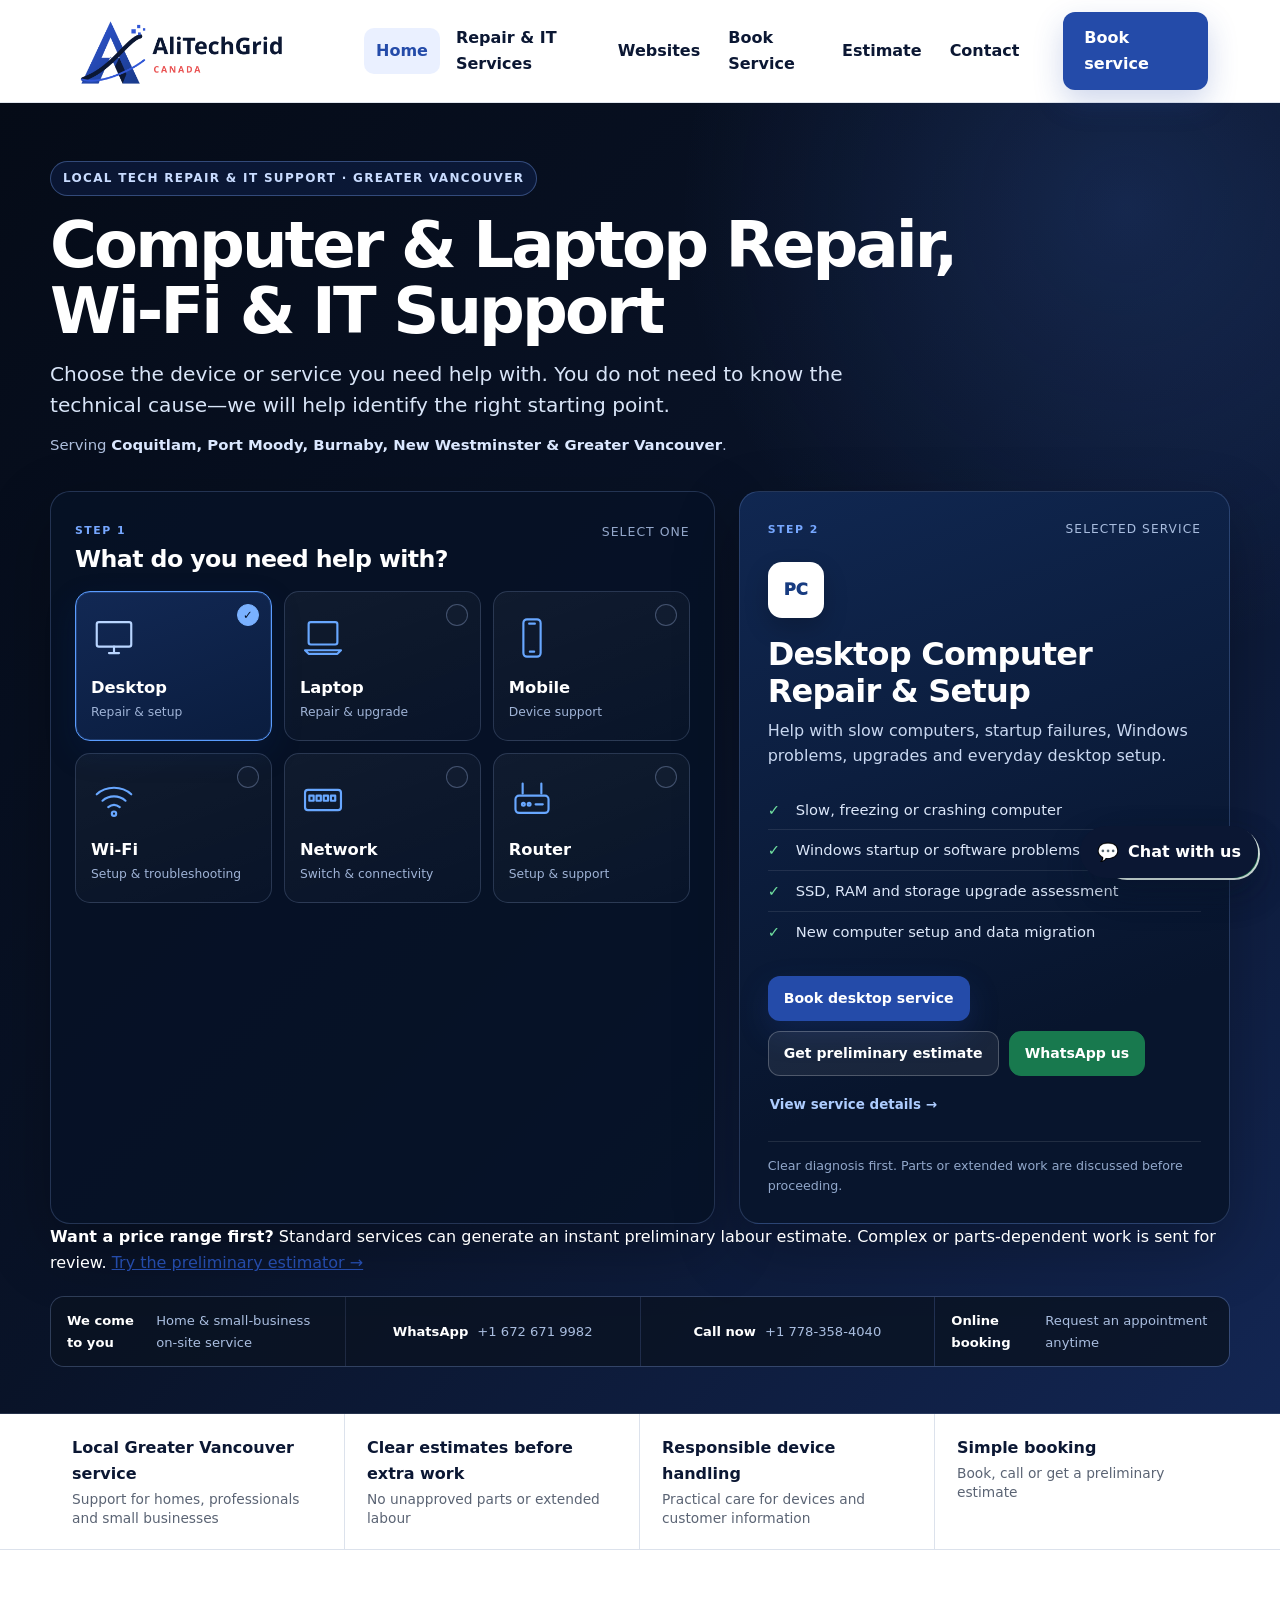
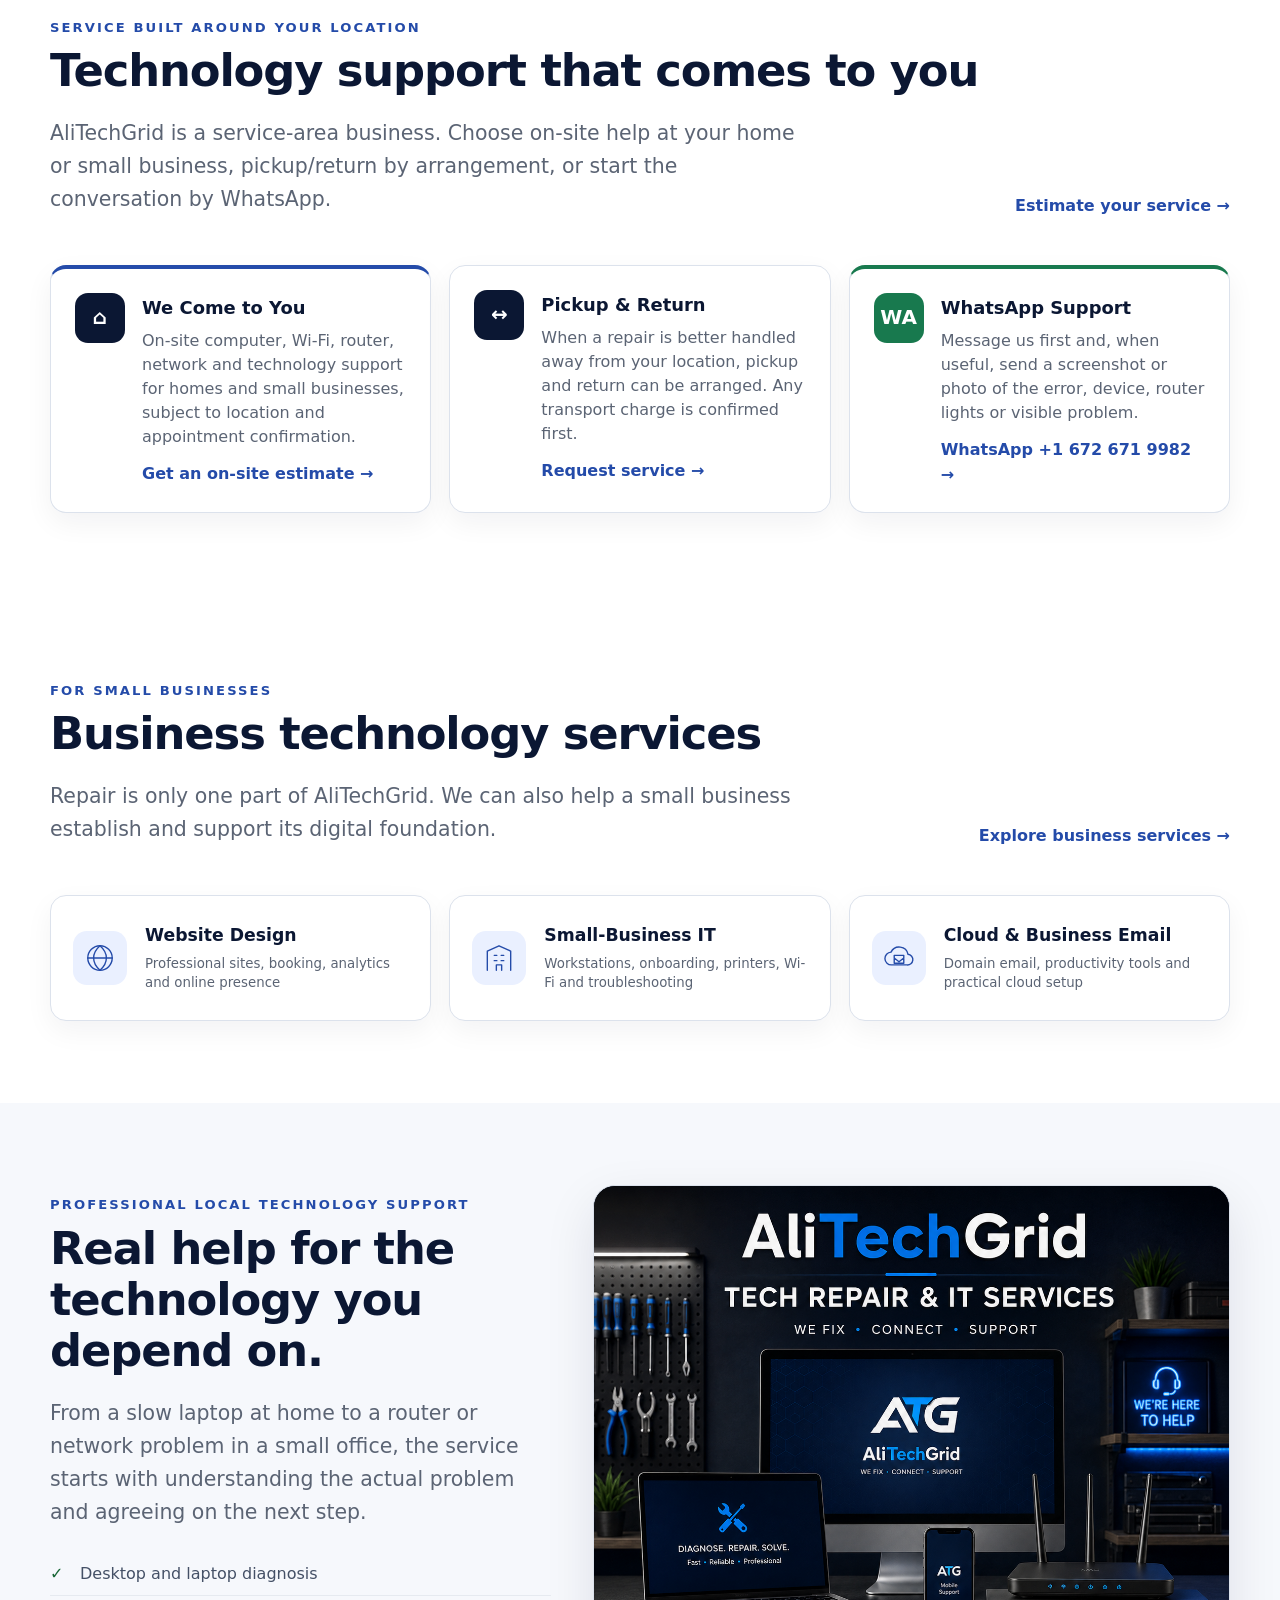
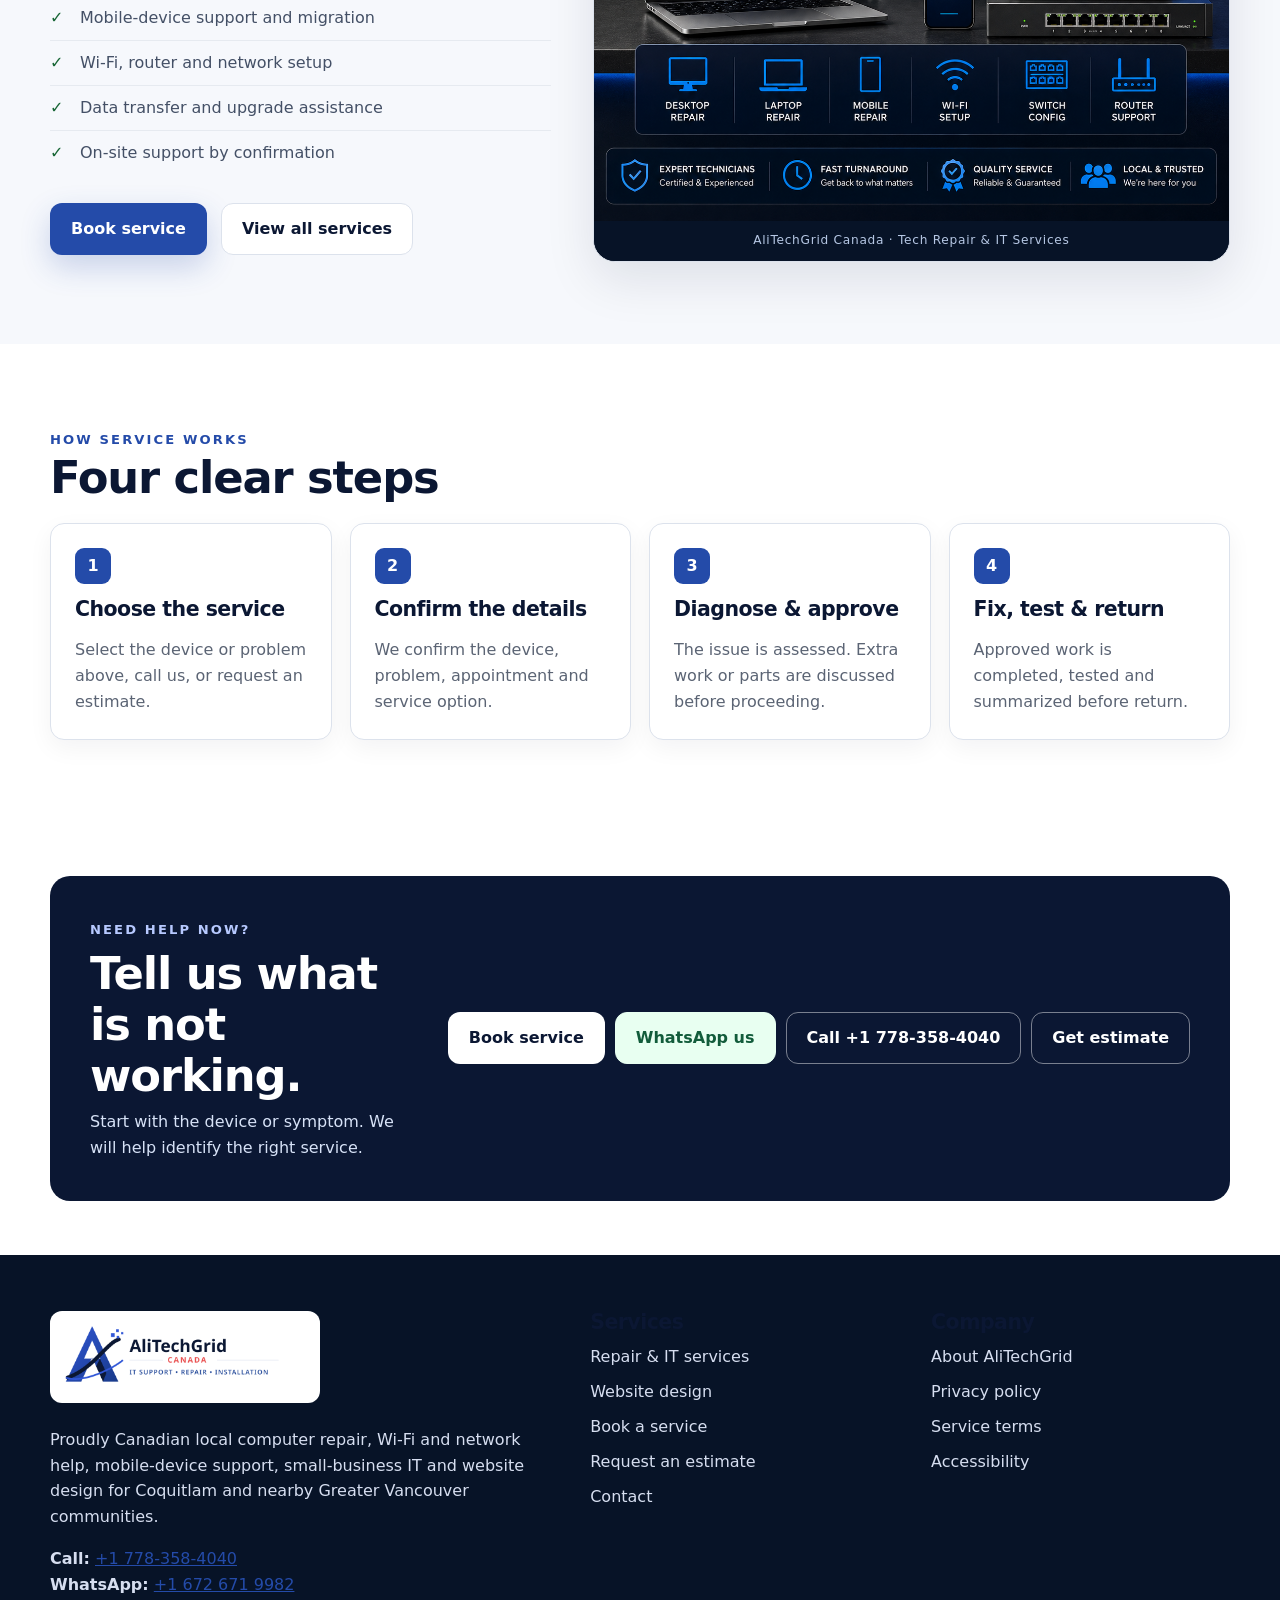
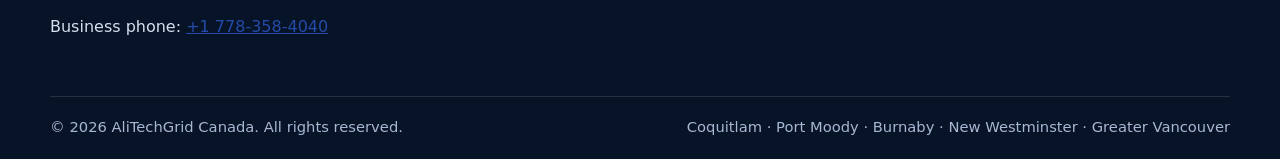
==== commit 2e6282e9: "Add files via upload AliTechGrid_CA_WhatsApp_OnSite_Home_Business_Estimator_Update_2026-08-10" ====
--- a/index.html
+++ b/index.html
@@ -97,17 +97,25 @@
         </ul>
         <div class="panel-actions">
           <a class="button button-primary" href="book.html" data-panel-book data-booking-link>Book desktop service</a>
-          <a class="button button-secondary" href="estimate.html" data-panel-estimate>Get an estimate</a>
+          <a class="button button-secondary" href="estimate.html" data-panel-estimate>Get preliminary estimate</a>
+          <a class="button button-whatsapp" href="https://wa.me/16726719982" data-panel-whatsapp target="_blank" rel="noopener noreferrer">WhatsApp us</a>
           <a class="panel-details" href="services.html#computer" data-panel-details>View service details →</a>
         </div>
         <p class="panel-assurance">Clear diagnosis first. Parts or extended work are discussed before proceeding.</p>
       </aside>
     </div>
 
+    <div class="standard-estimate-note">
+      <strong>Want a price range first?</strong>
+      <span>Standard services can generate an instant preliminary labour estimate. Complex or parts-dependent work is sent for review.</span>
+      <a href="estimate.html">Try the preliminary estimator →</a>
+    </div>
+
     <div class="hero-contact-row">
+      <a href="book.html" data-booking-link><strong>We come to you</strong><span>Home & small-business on-site service</span></a>
+      <a href="https://wa.me/16726719982" data-whatsapp-link data-whatsapp-message="Hello AliTechGrid Canada. I need help with a technology issue and would like to discuss service options."><strong>WhatsApp</strong><span>+1 672 671 9982</span></a>
       <a href="tel:+17783584040"><strong>Call now</strong><span>+1 778-358-4040</span></a>
-      <span><strong>Online booking</strong><span>Available 24/7</span></span>
-      <span><strong>Service options</strong><span>On-site or pickup/drop-off by confirmation</span></span>
+      <a href="book.html" data-booking-link><strong>Online booking</strong><span>Request an appointment anytime</span></a>
     </div>
   </div>
 </section>
@@ -116,7 +124,16 @@
   <div><strong>Local Greater Vancouver service</strong><span>Support for homes, professionals and small businesses</span></div>
   <div><strong>Clear estimates before extra work</strong><span>No unapproved parts or extended labour</span></div>
   <div><strong>Responsible device handling</strong><span>Practical care for devices and customer information</span></div>
-  <div><strong>Simple booking</strong><span>Book, call or request an estimate</span></div>
+  <div><strong>Simple booking</strong><span>Book, call or get a preliminary estimate</span></div>
+</div></section>
+
+<section class="section service-delivery-section"><div class="container">
+  <div class="section-heading-row"><div><span class="eyebrow">Service built around your location</span><h2>Technology support that comes to you</h2><p class="lead">AliTechGrid is a service-area business. Choose on-site help at your home or small business, pickup/return by arrangement, or start the conversation by WhatsApp.</p></div><a class="text-link" href="estimate.html">Estimate your service →</a></div>
+  <div class="service-delivery-grid">
+    <article class="service-delivery-card featured"><span class="delivery-icon" aria-hidden="true">⌂</span><div><strong>We Come to You</strong><p>On-site computer, Wi-Fi, router, network and technology support for homes and small businesses, subject to location and appointment confirmation.</p><a href="estimate.html?customer=home">Get an on-site estimate →</a></div></article>
+    <article class="service-delivery-card"><span class="delivery-icon" aria-hidden="true">↔</span><div><strong>Pickup & Return</strong><p>When a repair is better handled away from your location, pickup and return can be arranged. Any transport charge is confirmed first.</p><a href="book.html" data-booking-link>Request service →</a></div></article>
+    <article class="service-delivery-card whatsapp-card"><span class="delivery-icon" aria-hidden="true">WA</span><div><strong>WhatsApp Support</strong><p>Message us first and, when useful, send a screenshot or photo of the error, device, router lights or visible problem.</p><a href="https://wa.me/16726719982" data-whatsapp-link data-whatsapp-message="Hello AliTechGrid Canada. I need technology help. I can send a screenshot or photo if useful." target="_blank" rel="noopener noreferrer">WhatsApp +1 672 671 9982 →</a></div></article>
+  </div>
 </div></section>
 
 <section class="section business-services"><div class="container">
@@ -158,13 +175,14 @@
   </div>
 </div></section>
 
-<section class="section-sm"><div class="container"><div class="local-cta"><div><span class="eyebrow cta-eyebrow">Need help now?</span><h2>Tell us what is not working.</h2><p>Start with the device or symptom. We will help identify the right service.</p></div><div class="local-cta-actions"><a class="button button-light" href="book.html" data-booking-link>Book service</a><a class="button button-outline-light" href="tel:+17783584040">Call +1 778-358-4040</a><a class="button button-outline-light" href="estimate.html">Get estimate</a></div></div></div></section>
+<section class="section-sm"><div class="container"><div class="local-cta"><div><span class="eyebrow cta-eyebrow">Need help now?</span><h2>Tell us what is not working.</h2><p>Start with the device or symptom. We will help identify the right service.</p></div><div class="local-cta-actions"><a class="button button-light" href="book.html" data-booking-link>Book service</a><a class="button button-whatsapp-light" href="https://wa.me/16726719982" data-whatsapp-link data-whatsapp-message="Hello AliTechGrid Canada. I need help and would like to discuss the best service option." target="_blank" rel="noopener noreferrer">WhatsApp us</a><a class="button button-outline-light" href="tel:+17783584040">Call +1 778-358-4040</a><a class="button button-outline-light" href="estimate.html">Get estimate</a></div></div></div></section>
 </main>
 
 <footer class="site-footer"><div class="container"><div class="footer-grid">
-  <div><img class="footer-logo" src="assets/img/alitechgrid-canada-logo.png" alt="AliTechGrid Canada"><p>Proudly Canadian local computer repair, Wi-Fi and network help, mobile-device support, small-business IT and website design for Coquitlam and nearby Greater Vancouver communities.</p><p><strong>Business phone:</strong> <a href="tel:+17783584040">+1 778-358-4040</a></p></div>
+  <div><img class="footer-logo" src="assets/img/alitechgrid-canada-logo.png" alt="AliTechGrid Canada"><p>Proudly Canadian local computer repair, Wi-Fi and network help, mobile-device support, small-business IT and website design for Coquitlam and nearby Greater Vancouver communities.</p><p><strong>Call:</strong> <a href="tel:+17783584040">+1 778-358-4040</a><br><strong>WhatsApp:</strong> <a href="https://wa.me/16726719982" data-whatsapp-link>+1 672 671 9982</a></p></div>
   <div><h3>Services</h3><ul class="footer-links"><li><a href="services.html">Repair & IT services</a></li><li><a href="websites.html">Website design</a></li><li><a href="book.html">Book a service</a></li><li><a href="estimate.html">Request an estimate</a></li><li><a href="contact.html">Contact</a></li></ul></div>
   <div><h3>Company</h3><ul class="footer-links"><li><a href="about.html">About AliTechGrid</a></li><li><a href="privacy.html">Privacy policy</a></li><li><a href="terms.html">Service terms</a></li><li><a href="accessibility.html">Accessibility</a></li></ul></div>
 </div><div class="footer-bottom"><span>© <span data-current-year></span> AliTechGrid Canada. All rights reserved.</span><span>Coquitlam · Port Moody · Burnaby · New Westminster · Greater Vancouver</span></div></div></footer>
-<script src="assets/js/site-config.js"></script><script src="assets/js/main.js"></script><script src="assets/js/local-services.js"></script>
+<a class="whatsapp-float" href="https://wa.me/16726719982" data-whatsapp-link data-whatsapp-message="Hello AliTechGrid Canada. I need help with a technology issue." aria-label="Chat with AliTechGrid Canada on WhatsApp"><span class="whatsapp-float-icon" aria-hidden="true">WA</span><span>WhatsApp</span></a>
+<script src="assets/js/site-config.js"></script><script src="assets/js/main.js"></script><script src="assets/js/whatsapp.js"></script><script src="assets/js/local-services.js"></script>
 </body></html>
--- a/assets/css/local-it.css
+++ b/assets/css/local-it.css
@@ -127,3 +127,11 @@
 @media(max-width:1050px){.service-counter-layout{grid-template-columns:1fr}.dynamic-service-panel{min-height:430px}.repair-brand-grid{grid-template-columns:1fr}.repair-brand-visual{max-width:760px}.business-service-grid{grid-template-columns:1fr 1fr}.business-service-card:last-child{grid-column:1/-1}}
 @media(max-width:760px){.dynamic-hero{padding:42px 0 32px}.dynamic-hero h1{font-size:clamp(2.35rem,11vw,3.4rem)}.service-picker{grid-template-columns:repeat(2,1fr)}.hero-contact-row{grid-template-columns:1fr}.hero-contact-row>a,.hero-contact-row>span{justify-content:flex-start}.section-heading-row{align-items:flex-start;flex-direction:column;gap:0}.business-service-grid{grid-template-columns:1fr}.business-service-card:last-child{grid-column:auto}.repair-brand-grid{gap:26px}}
 @media(max-width:470px){.service-picker-shell{padding:18px}.service-picker{grid-template-columns:1fr 1fr;gap:9px}.service-choice{min-height:132px;padding:15px 12px}.service-choice svg{width:38px;height:38px}.dynamic-service-panel{padding:22px}.picker-heading{align-items:flex-start}.picker-hint{display:none}.panel-actions{align-items:stretch;flex-direction:column}.panel-actions .button,.panel-details{width:100%;justify-content:center;text-align:center}}
+
+
+/* 2026-08 WhatsApp + mobile on-site service conversion layer */
+.button-whatsapp{background:#18794e!important;border-color:#18794e!important;color:#fff!important}.button-whatsapp:hover{background:#12623f!important;border-color:#12623f!important;color:#fff!important}.button-whatsapp-light{background:#e8fff1!important;border-color:#e8fff1!important;color:#125c3b!important}.button-whatsapp-light:hover{background:#fff!important;color:#0b1733!important}
+.hero-contact-row{grid-template-columns:repeat(4,1fr)!important}.hero-contact-row>a{text-decoration:none;color:inherit}.hero-contact-row>a:hover{background:rgba(255,255,255,.07)}
+.service-delivery-section{padding-top:64px}.service-delivery-grid{display:grid;grid-template-columns:repeat(3,1fr);gap:18px;margin-top:28px}.service-delivery-card{display:grid;grid-template-columns:52px 1fr;gap:15px;align-items:start;padding:24px;border:1px solid var(--line);border-radius:16px;background:#fff;box-shadow:0 10px 28px rgba(7,19,39,.055)}.service-delivery-card.featured{border-top:4px solid var(--blue-700)}.service-delivery-card.whatsapp-card{border-top:4px solid #18794e}.delivery-icon{width:50px;height:50px;display:grid;place-items:center;border-radius:13px;background:#0b1733;color:#fff;font-weight:900;font-size:1.25rem}.whatsapp-card .delivery-icon{background:#18794e}.service-delivery-card strong{font-size:1.12rem;color:var(--navy-900)}.service-delivery-card p{margin:7px 0 12px;color:var(--muted);line-height:1.5}.service-delivery-card a{font-weight:800;text-decoration:none}.service-choice-strip-grid{display:grid;grid-template-columns:repeat(3,1fr);gap:12px}.service-choice-strip-grid>div,.service-choice-strip-grid>a{display:block;padding:18px 20px;border:1px solid var(--line);border-radius:13px;background:#fff;text-decoration:none;color:var(--navy-900)}.service-choice-strip-grid strong,.service-choice-strip-grid span{display:block}.service-choice-strip-grid span{margin-top:4px;color:var(--muted);font-size:.84rem;line-height:1.4}.service-choice-strip-grid>a{border-color:#b8dfc8;background:#f3fbf6}.service-choice-strip-grid>a strong{color:#17643f}.contact-channel-grid{display:grid;grid-template-columns:repeat(4,1fr);gap:16px}.contact-channel{min-height:190px;display:flex;flex-direction:column;align-items:flex-start;padding:24px;border:1px solid var(--line);border-radius:16px;background:#fff;text-decoration:none;color:var(--navy-900);box-shadow:0 10px 28px rgba(7,19,39,.05);transition:.16s ease}.contact-channel:hover{transform:translateY(-2px);border-color:#9eb8e8}.contact-channel>span{width:44px;height:44px;display:grid;place-items:center;margin-bottom:15px;border-radius:12px;background:#0b1733;color:#fff;font-weight:900}.contact-channel.whatsapp{border-top:4px solid #18794e}.contact-channel.whatsapp>span{background:#18794e}.contact-channel strong{font-size:1.12rem}.contact-channel small{margin-top:8px;color:var(--muted);line-height:1.5}.contact-service-grid{display:grid;grid-template-columns:1.1fr .9fr;gap:34px;align-items:start}.privacy-contact-note{display:grid;grid-template-columns:auto 1fr;gap:14px;padding:18px 20px;border:1px solid #cdd9ee;border-radius:13px;background:#f7f9fd}.privacy-contact-note span{color:var(--muted);line-height:1.5}.whatsapp-float{position:fixed;right:20px;bottom:20px;z-index:50;display:inline-flex;align-items:center;gap:9px;padding:11px 15px;border-radius:999px;background:#18794e;color:#fff!important;text-decoration:none;font-weight:850;box-shadow:0 12px 30px rgba(7,19,39,.25);border:2px solid rgba(255,255,255,.85)}.whatsapp-float:hover{background:#12623f;transform:translateY(-1px)}.whatsapp-float-icon{width:24px;height:24px;display:grid;place-items:center;border-radius:50%;background:#fff;color:#18794e}
+@media(max-width:980px){.hero-contact-row{grid-template-columns:repeat(2,1fr)!important}.service-delivery-grid{grid-template-columns:1fr}.contact-channel-grid{grid-template-columns:repeat(2,1fr)}.contact-service-grid{grid-template-columns:1fr}}
+@media(max-width:660px){.hero-contact-row{grid-template-columns:1fr!important}.service-choice-strip-grid,.contact-channel-grid{grid-template-columns:1fr}.privacy-contact-note{grid-template-columns:1fr}.whatsapp-float{right:12px;bottom:12px;padding:10px 13px}.service-delivery-card{grid-template-columns:44px 1fr;padding:20px}.delivery-icon{width:42px;height:42px}}
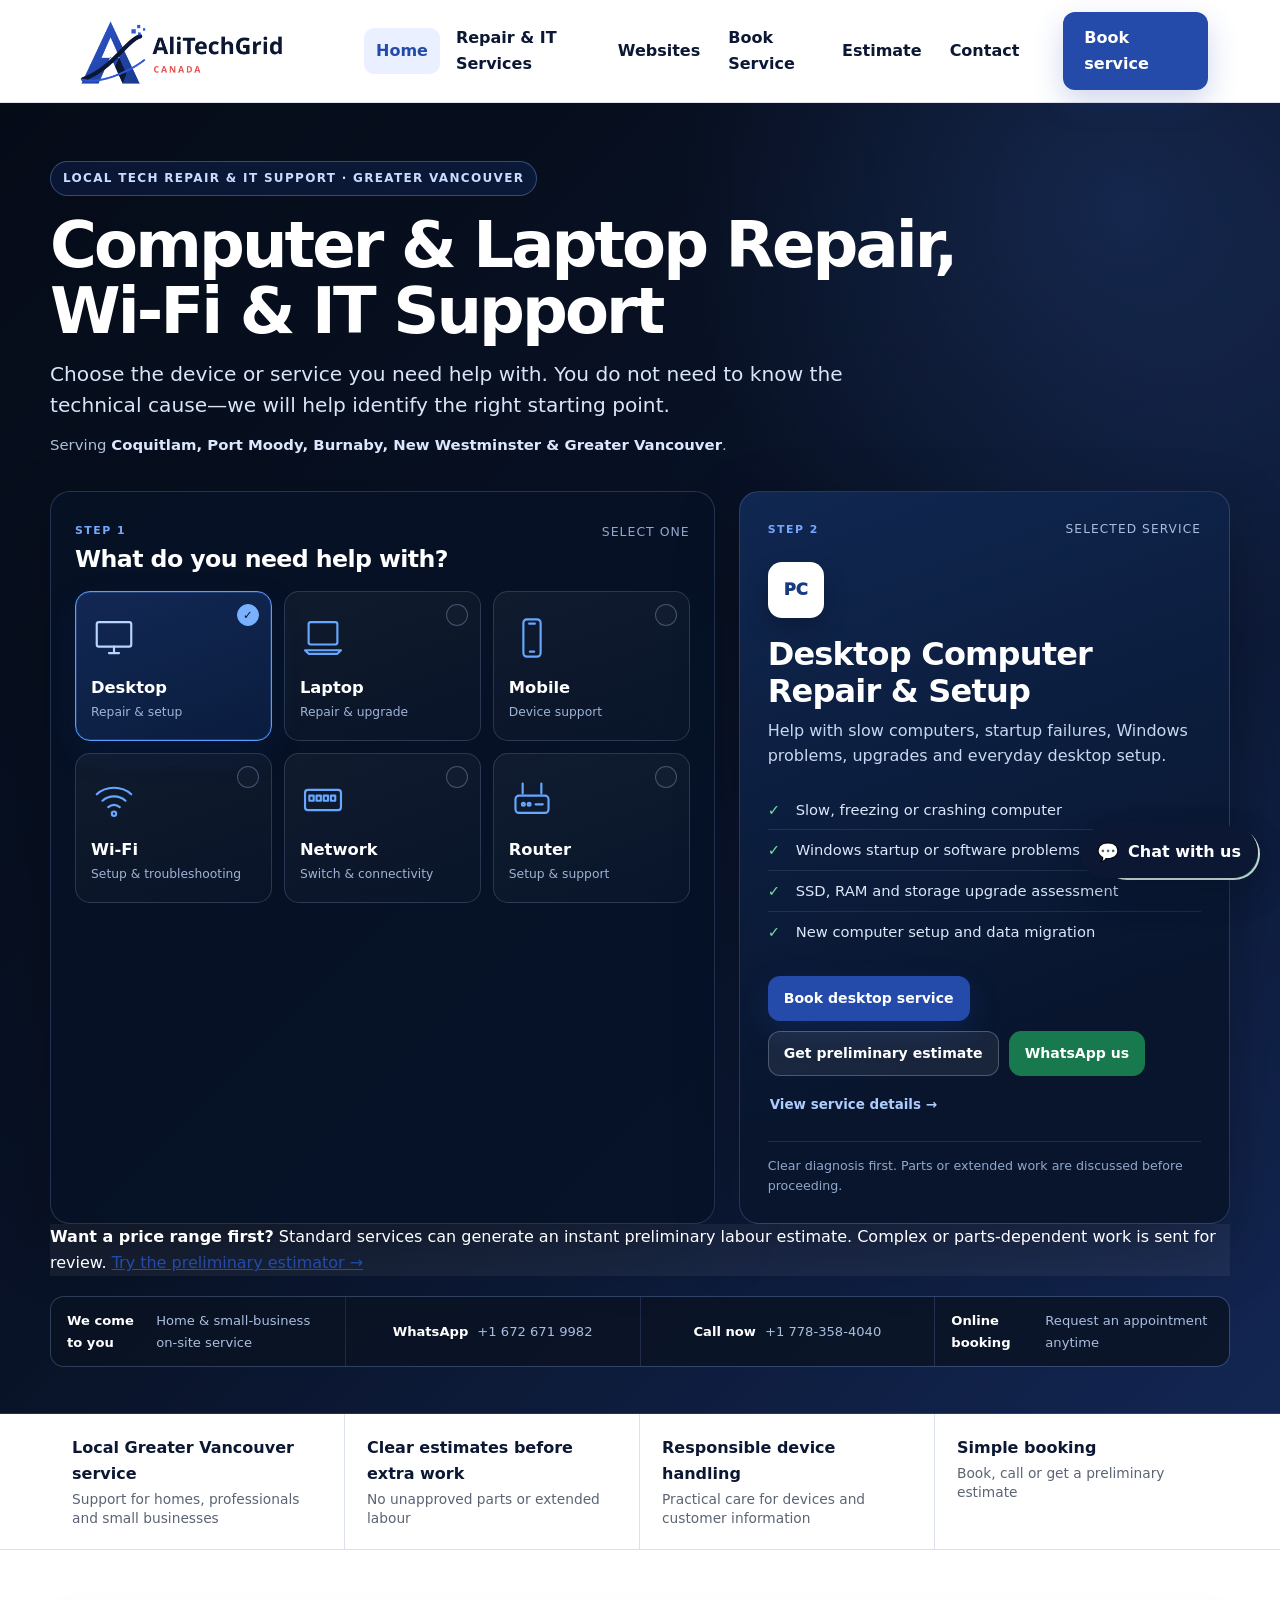
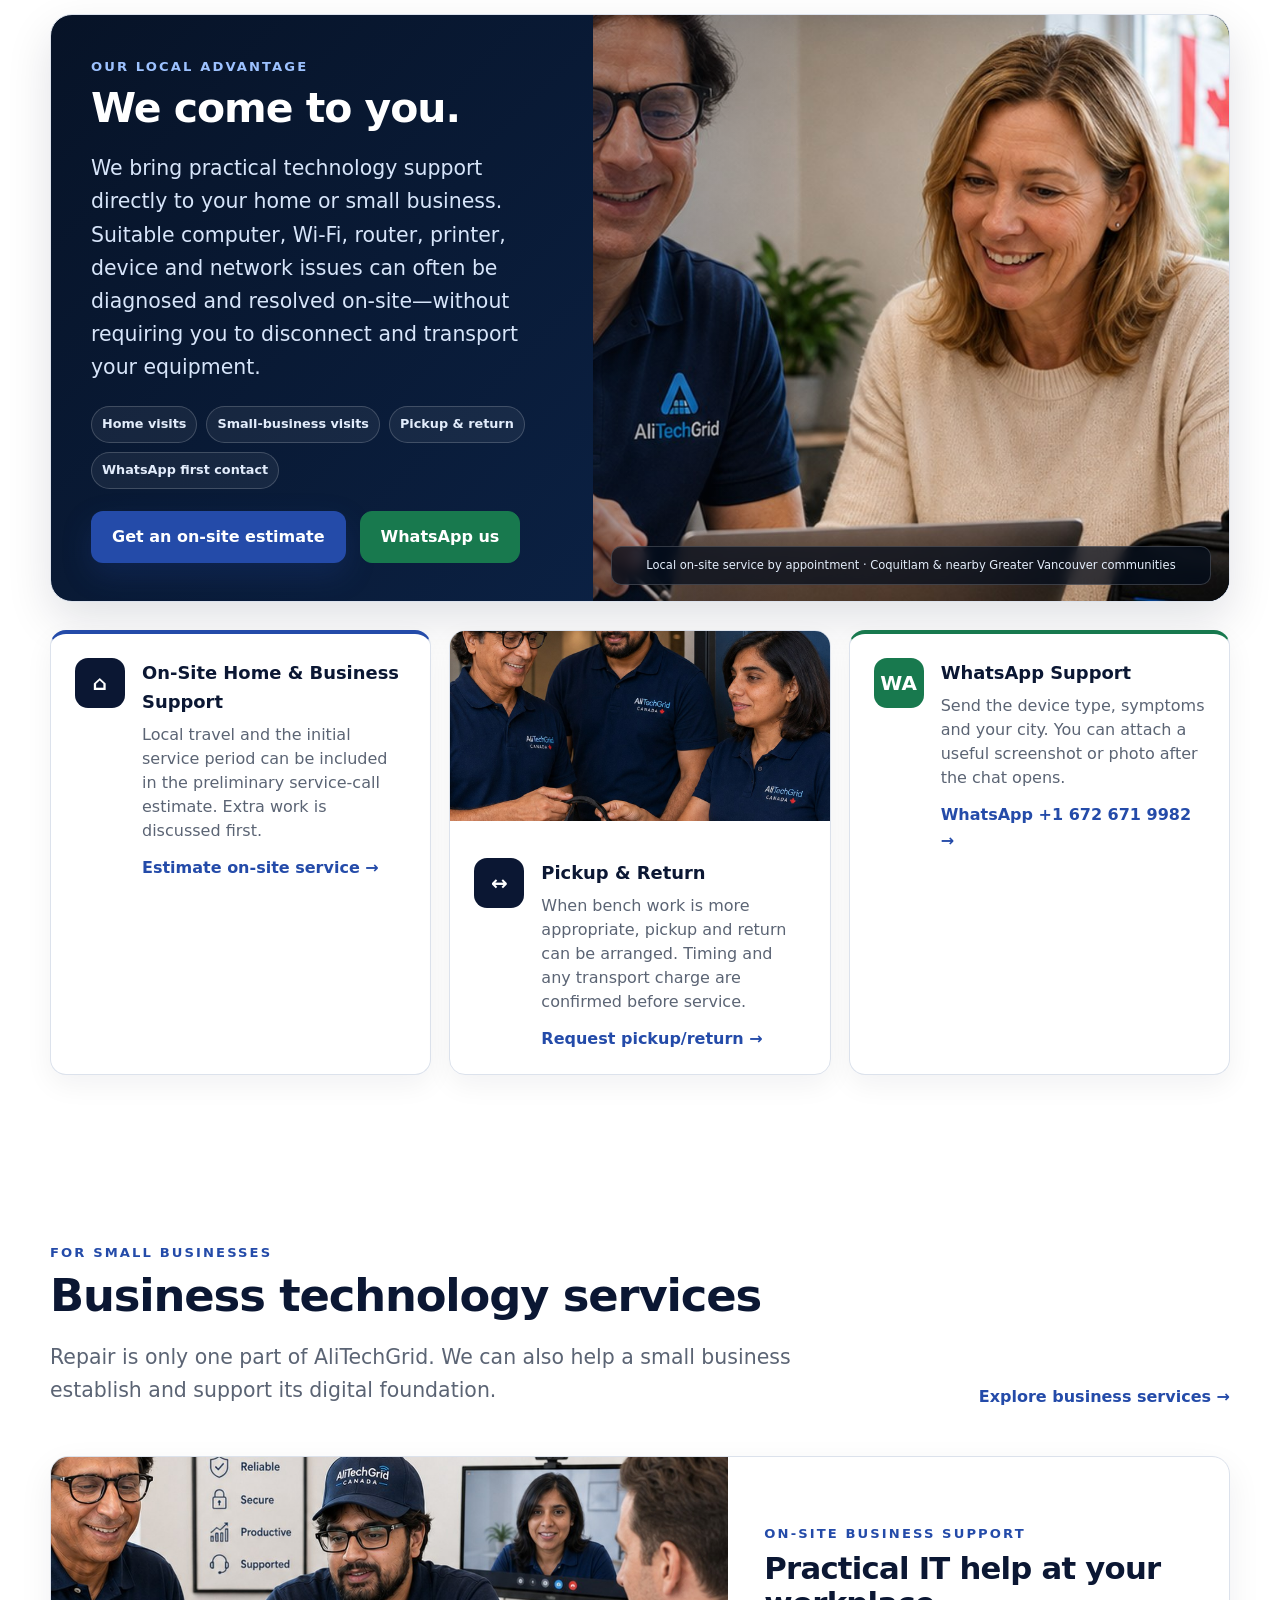
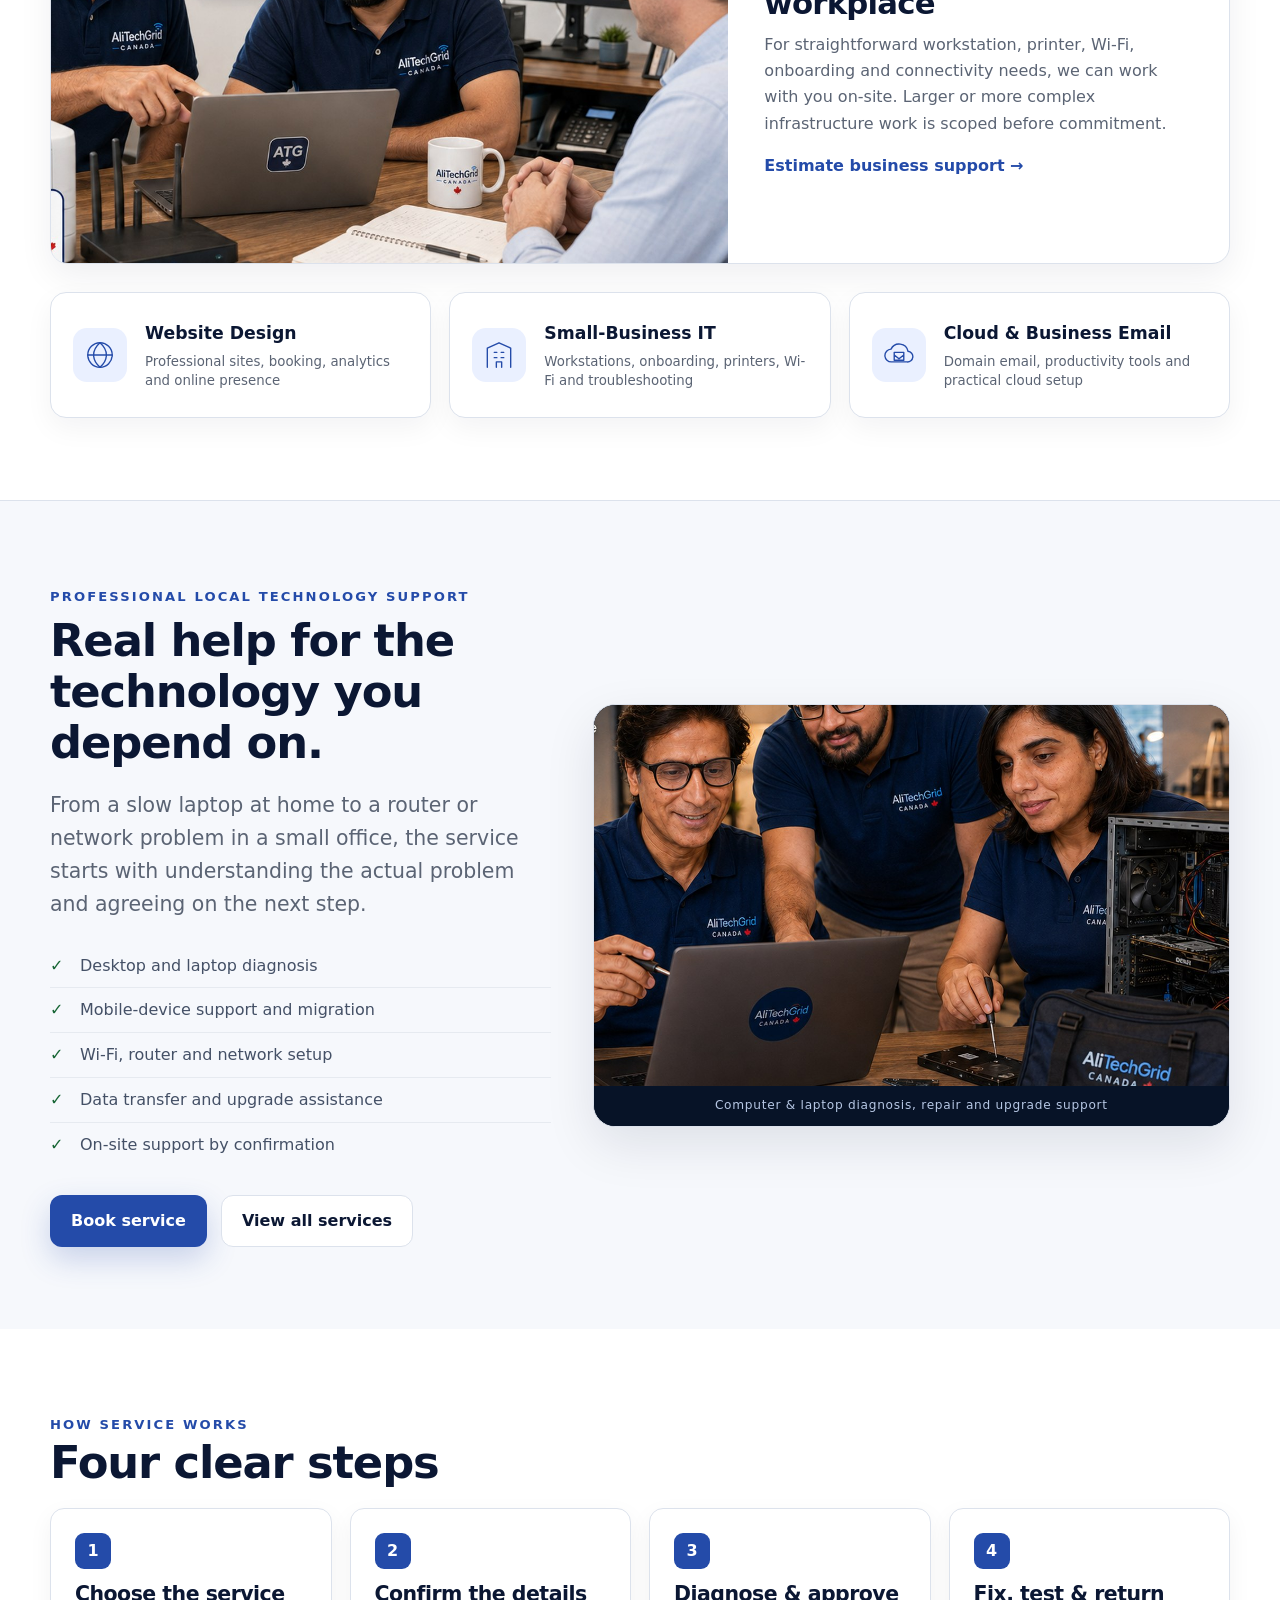
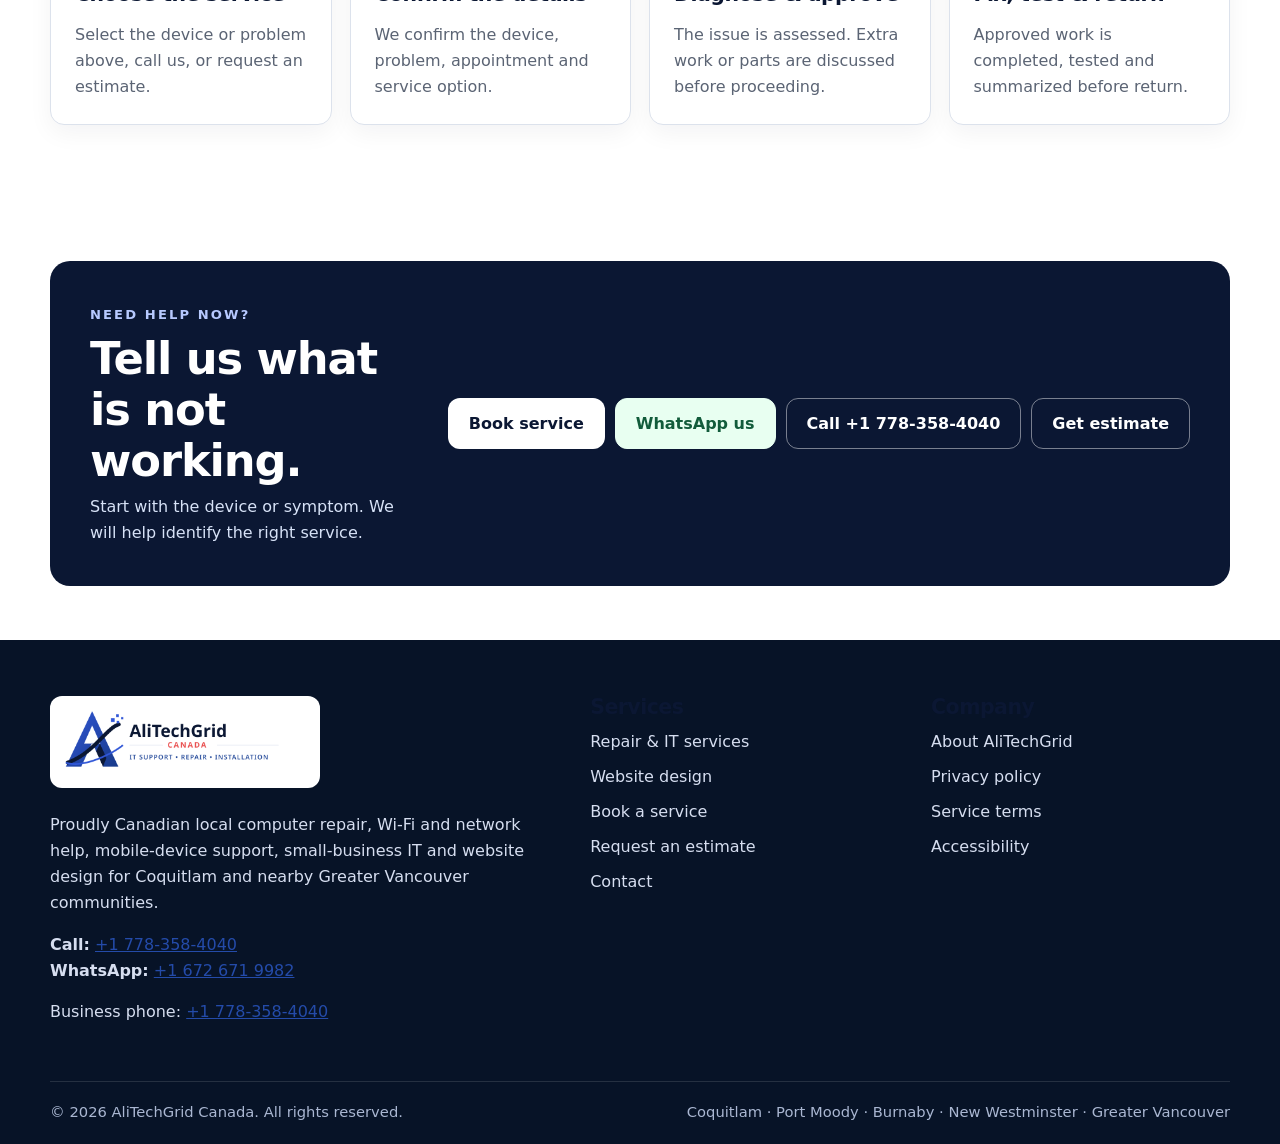
==== commit d4748b03: "Add files via upload Finalize customer-first website with professional service imagery" ====
--- a/index.html
+++ b/index.html
@@ -14,14 +14,14 @@
   <meta property="og:title" content="Computer Repair, Wi-Fi & IT Support in Coquitlam | AliTechGrid Canada">
   <meta property="og:description" content="Choose your device or service and quickly find the right local repair or IT support starting point.">
   <meta property="og:url" content="https://alitechgrid.ca/">
-  <meta property="og:image" content="https://alitechgrid.ca/assets/img/alitechgrid-repair-workbench.png">
+  <meta property="og:image" content="https://alitechgrid.ca/assets/img/alitechgrid-home-service.jpg">
   <meta name="theme-color" content="#071327">
   <link rel="icon" href="assets/img/favicon.svg" type="image/svg+xml">
   <link rel="apple-touch-icon" href="assets/img/icon-180.png">
   <link rel="manifest" href="manifest.webmanifest">
   <link rel="stylesheet" href="assets/css/styles.css">
   <link rel="stylesheet" href="assets/css/local-it.css">
-  <script type="application/ld+json">{"@context":"https://schema.org","@type":"LocalBusiness","name":"AliTechGrid Canada","url":"https://alitechgrid.ca","logo":"https://alitechgrid.ca/assets/img/alitechgrid-canada-logo.png","image":"https://alitechgrid.ca/assets/img/alitechgrid-repair-workbench.png","telephone":"+1 778-358-4040","email":"contact@alitechgrid.com","description":"Local computer and laptop repair, mobile-device support, Wi-Fi and networking, on-site IT support and small-business digital services.","areaServed":["Coquitlam","Port Moody","Burnaby","New Westminster","Greater Vancouver"],"serviceType":["Desktop computer repair","Laptop repair","Mobile phone and tablet support","Wi-Fi troubleshooting and setup","Router setup","Home and small-business networking","On-site IT support","Computer upgrades and data transfer","Small-business IT support","Website design","Business email and cloud setup"]}</script>
+  <script type="application/ld+json">{"@context":"https://schema.org","@type":"LocalBusiness","name":"AliTechGrid Canada","url":"https://alitechgrid.ca","logo":"https://alitechgrid.ca/assets/img/alitechgrid-canada-logo.png","image":"https://alitechgrid.ca/assets/img/alitechgrid-home-service.jpg","telephone":"+1 778-358-4040","email":"contact@alitechgrid.com","description":"Local computer and laptop repair, mobile-device support, Wi-Fi and networking, on-site IT support and small-business digital services.","areaServed":["Coquitlam","Port Moody","Burnaby","New Westminster","Greater Vancouver"],"serviceType":["Desktop computer repair","Laptop repair","Mobile phone and tablet support","Wi-Fi troubleshooting and setup","Router setup","Home and small-business networking","On-site IT support","Computer upgrades and data transfer","Small-business IT support","Website design","Business email and cloud setup"]}</script>
 </head>
 <body>
 <a class="skip-link" href="#main">Skip to main content</a>
@@ -128,16 +128,26 @@
 </div></section>
 
 <section class="section service-delivery-section"><div class="container">
-  <div class="section-heading-row"><div><span class="eyebrow">Service built around your location</span><h2>Technology support that comes to you</h2><p class="lead">AliTechGrid is a service-area business. Choose on-site help at your home or small business, pickup/return by arrangement, or start the conversation by WhatsApp.</p></div><a class="text-link" href="estimate.html">Estimate your service →</a></div>
+  <div class="onsite-feature">
+    <div class="onsite-feature-copy">
+      <span class="eyebrow">Our local advantage</span>
+      <h2>We come to you.</h2>
+      <p class="lead">We bring practical technology support directly to your home or small business. Suitable computer, Wi-Fi, router, printer, device and network issues can often be diagnosed and resolved on-site—without requiring you to disconnect and transport your equipment.</p>
+      <div class="onsite-points"><span>Home visits</span><span>Small-business visits</span><span>Pickup & return</span><span>WhatsApp first contact</span></div>
+      <div class="button-row"><a class="button button-primary" href="estimate.html?customer=home">Get an on-site estimate</a><a class="button button-whatsapp" href="https://wa.me/16726719982" data-whatsapp-link data-whatsapp-message="Hello AliTechGrid Canada. I would like to discuss an on-site technology service." target="_blank" rel="noopener noreferrer">WhatsApp us</a></div>
+    </div>
+    <figure class="onsite-feature-visual"><img src="assets/img/alitechgrid-home-service.jpg" width="1200" height="720" alt="AliTechGrid technician providing on-site computer and Wi-Fi support at a customer's home" loading="lazy" decoding="async"><figcaption>Local on-site service by appointment · Coquitlam & nearby Greater Vancouver communities</figcaption></figure>
+  </div>
   <div class="service-delivery-grid">
-    <article class="service-delivery-card featured"><span class="delivery-icon" aria-hidden="true">⌂</span><div><strong>We Come to You</strong><p>On-site computer, Wi-Fi, router, network and technology support for homes and small businesses, subject to location and appointment confirmation.</p><a href="estimate.html?customer=home">Get an on-site estimate →</a></div></article>
-    <article class="service-delivery-card"><span class="delivery-icon" aria-hidden="true">↔</span><div><strong>Pickup & Return</strong><p>When a repair is better handled away from your location, pickup and return can be arranged. Any transport charge is confirmed first.</p><a href="book.html" data-booking-link>Request service →</a></div></article>
-    <article class="service-delivery-card whatsapp-card"><span class="delivery-icon" aria-hidden="true">WA</span><div><strong>WhatsApp Support</strong><p>Message us first and, when useful, send a screenshot or photo of the error, device, router lights or visible problem.</p><a href="https://wa.me/16726719982" data-whatsapp-link data-whatsapp-message="Hello AliTechGrid Canada. I need technology help. I can send a screenshot or photo if useful." target="_blank" rel="noopener noreferrer">WhatsApp +1 672 671 9982 →</a></div></article>
+    <article class="service-delivery-card featured"><span class="delivery-icon" aria-hidden="true">⌂</span><div><strong>On-Site Home & Business Support</strong><p>Local travel and the initial service period can be included in the preliminary service-call estimate. Extra work is discussed first.</p><a href="estimate.html?customer=home">Estimate on-site service →</a></div></article>
+    <article class="service-delivery-card delivery-visual-card"><img src="assets/img/alitechgrid-pickup-service.jpg" width="1200" height="720" alt="AliTechGrid technician collecting a device for arranged pickup and return service" loading="lazy" decoding="async"><div class="delivery-visual-copy"><span class="delivery-icon" aria-hidden="true">↔</span><div><strong>Pickup & Return</strong><p>When bench work is more appropriate, pickup and return can be arranged. Timing and any transport charge are confirmed before service.</p><a href="book.html" data-booking-link>Request pickup/return →</a></div></div></article>
+    <article class="service-delivery-card whatsapp-card"><span class="delivery-icon" aria-hidden="true">WA</span><div><strong>WhatsApp Support</strong><p>Send the device type, symptoms and your city. You can attach a useful screenshot or photo after the chat opens.</p><a href="https://wa.me/16726719982" data-whatsapp-link data-whatsapp-message="Hello AliTechGrid Canada. I need technology help. I can send a screenshot or photo if useful." target="_blank" rel="noopener noreferrer">WhatsApp +1 672 671 9982 →</a></div></article>
   </div>
 </div></section>
 
 <section class="section business-services"><div class="container">
   <div class="section-heading-row"><div><span class="eyebrow">For small businesses</span><h2>Business technology services</h2><p class="lead">Repair is only one part of AliTechGrid. We can also help a small business establish and support its digital foundation.</p></div><a class="text-link" href="websites.html">Explore business services →</a></div>
+  <div class="business-visual-feature"><figure><img src="assets/img/alitechgrid-business-service.jpg" width="1200" height="720" alt="AliTechGrid team discussing technology support with a small-business customer" loading="lazy" decoding="async"></figure><div><span class="eyebrow">On-site business support</span><h3>Practical IT help at your workplace</h3><p>For straightforward workstation, printer, Wi-Fi, onboarding and connectivity needs, we can work with you on-site. Larger or more complex infrastructure work is scoped before commitment.</p><a class="text-link" href="estimate.html?customer=business">Estimate business support →</a></div></div>
   <div class="business-service-grid">
     <a class="business-service-card" href="websites.html">
       <span class="business-icon"><svg viewBox="0 0 64 64" aria-hidden="true"><circle cx="32" cy="32" r="23"/><path d="M9 32h46M32 9c8 7 12 15 12 23S40 48 32 55M32 9c-8 7-12 15-12 23s4 16 12 23"/></svg></span>
@@ -162,7 +172,7 @@
     <ul class="solution-list"><li>Desktop and laptop diagnosis</li><li>Mobile-device support and migration</li><li>Wi-Fi, router and network setup</li><li>Data transfer and upgrade assistance</li><li>On-site support by confirmation</li></ul>
     <div class="button-row"><a class="button button-primary" href="book.html" data-booking-link>Book service</a><a class="button button-secondary" href="services.html">View all services</a></div>
   </div>
-  <figure class="repair-brand-visual"><img src="assets/img/alitechgrid-repair-workbench.png" width="1254" height="1254" alt="AliTechGrid professional technology repair workspace showing desktop computer, laptop, mobile phone, Wi-Fi router and network switch" loading="lazy" decoding="async"><figcaption>AliTechGrid Canada · Tech Repair & IT Services</figcaption></figure>
+  <figure class="repair-brand-visual"><img src="assets/img/alitechgrid-repair-service.jpg" width="1200" height="720" alt="AliTechGrid technicians diagnosing and repairing computer hardware and laptop problems" loading="lazy" decoding="async"><figcaption>Computer & laptop diagnosis, repair and upgrade support</figcaption></figure>
 </div></section>
 
 <section class="section"><div class="container">
--- a/assets/css/local-it.css
+++ b/assets/css/local-it.css
@@ -135,3 +135,28 @@
 .service-delivery-section{padding-top:64px}.service-delivery-grid{display:grid;grid-template-columns:repeat(3,1fr);gap:18px;margin-top:28px}.service-delivery-card{display:grid;grid-template-columns:52px 1fr;gap:15px;align-items:start;padding:24px;border:1px solid var(--line);border-radius:16px;background:#fff;box-shadow:0 10px 28px rgba(7,19,39,.055)}.service-delivery-card.featured{border-top:4px solid var(--blue-700)}.service-delivery-card.whatsapp-card{border-top:4px solid #18794e}.delivery-icon{width:50px;height:50px;display:grid;place-items:center;border-radius:13px;background:#0b1733;color:#fff;font-weight:900;font-size:1.25rem}.whatsapp-card .delivery-icon{background:#18794e}.service-delivery-card strong{font-size:1.12rem;color:var(--navy-900)}.service-delivery-card p{margin:7px 0 12px;color:var(--muted);line-height:1.5}.service-delivery-card a{font-weight:800;text-decoration:none}.service-choice-strip-grid{display:grid;grid-template-columns:repeat(3,1fr);gap:12px}.service-choice-strip-grid>div,.service-choice-strip-grid>a{display:block;padding:18px 20px;border:1px solid var(--line);border-radius:13px;background:#fff;text-decoration:none;color:var(--navy-900)}.service-choice-strip-grid strong,.service-choice-strip-grid span{display:block}.service-choice-strip-grid span{margin-top:4px;color:var(--muted);font-size:.84rem;line-height:1.4}.service-choice-strip-grid>a{border-color:#b8dfc8;background:#f3fbf6}.service-choice-strip-grid>a strong{color:#17643f}.contact-channel-grid{display:grid;grid-template-columns:repeat(4,1fr);gap:16px}.contact-channel{min-height:190px;display:flex;flex-direction:column;align-items:flex-start;padding:24px;border:1px solid var(--line);border-radius:16px;background:#fff;text-decoration:none;color:var(--navy-900);box-shadow:0 10px 28px rgba(7,19,39,.05);transition:.16s ease}.contact-channel:hover{transform:translateY(-2px);border-color:#9eb8e8}.contact-channel>span{width:44px;height:44px;display:grid;place-items:center;margin-bottom:15px;border-radius:12px;background:#0b1733;color:#fff;font-weight:900}.contact-channel.whatsapp{border-top:4px solid #18794e}.contact-channel.whatsapp>span{background:#18794e}.contact-channel strong{font-size:1.12rem}.contact-channel small{margin-top:8px;color:var(--muted);line-height:1.5}.contact-service-grid{display:grid;grid-template-columns:1.1fr .9fr;gap:34px;align-items:start}.privacy-contact-note{display:grid;grid-template-columns:auto 1fr;gap:14px;padding:18px 20px;border:1px solid #cdd9ee;border-radius:13px;background:#f7f9fd}.privacy-contact-note span{color:var(--muted);line-height:1.5}.whatsapp-float{position:fixed;right:20px;bottom:20px;z-index:50;display:inline-flex;align-items:center;gap:9px;padding:11px 15px;border-radius:999px;background:#18794e;color:#fff!important;text-decoration:none;font-weight:850;box-shadow:0 12px 30px rgba(7,19,39,.25);border:2px solid rgba(255,255,255,.85)}.whatsapp-float:hover{background:#12623f;transform:translateY(-1px)}.whatsapp-float-icon{width:24px;height:24px;display:grid;place-items:center;border-radius:50%;background:#fff;color:#18794e}
 @media(max-width:980px){.hero-contact-row{grid-template-columns:repeat(2,1fr)!important}.service-delivery-grid{grid-template-columns:1fr}.contact-channel-grid{grid-template-columns:repeat(2,1fr)}.contact-service-grid{grid-template-columns:1fr}}
 @media(max-width:660px){.hero-contact-row{grid-template-columns:1fr!important}.service-choice-strip-grid,.contact-channel-grid{grid-template-columns:1fr}.privacy-contact-note{grid-template-columns:1fr}.whatsapp-float{right:12px;bottom:12px;padding:10px 13px}.service-delivery-card{grid-template-columns:44px 1fr;padding:20px}.delivery-icon{width:42px;height:42px}}
+
+/* Final production visual refinement — August 2026 */
+.onsite-feature{display:grid;grid-template-columns:.92fr 1.08fr;gap:0;overflow:hidden;margin-bottom:22px;border:1px solid var(--line);border-radius:22px;background:linear-gradient(135deg,#071327 0%,#0d2852 100%);box-shadow:0 18px 46px rgba(7,19,39,.12)}
+.onsite-feature-copy{padding:38px 40px;color:#fff}.onsite-feature-copy .eyebrow{color:#9dc2ff}.onsite-feature-copy h2{margin:6px 0 12px;color:#fff;font-size:clamp(2rem,3.2vw,3.2rem)}.onsite-feature-copy .lead{color:#d7e5fa;max-width:650px}.onsite-points{display:flex;flex-wrap:wrap;gap:9px;margin:22px 0 4px}.onsite-points span{padding:7px 10px;border:1px solid rgba(255,255,255,.18);border-radius:999px;background:rgba(255,255,255,.06);color:#e2ecfb;font-size:.8rem;font-weight:750}.onsite-feature-copy .button-row{margin-top:22px}.onsite-feature-copy .button-secondary{border-color:rgba(255,255,255,.28);color:#fff;background:rgba(255,255,255,.05)}
+.onsite-feature-visual{position:relative;margin:0;min-height:100%;background:#071327}.onsite-feature-visual img{display:block;width:100%;height:100%;min-height:390px;object-fit:cover;object-position:center 48%}.onsite-feature-visual::after{content:"";position:absolute;inset:0;background:linear-gradient(90deg,rgba(7,19,39,.35),transparent 32%);pointer-events:none}.onsite-feature-visual figcaption{position:absolute;z-index:2;left:18px;right:18px;bottom:16px;padding:9px 12px;border:1px solid rgba(255,255,255,.18);border-radius:10px;background:rgba(4,13,29,.72);color:#e4eefc;font-size:.72rem;text-align:center;backdrop-filter:blur(6px)}
+.dynamic-hero-heading{max-width:960px}.dynamic-lead{max-width:880px}.standard-estimate-note{border-color:rgba(127,159,221,.22);background:rgba(255,255,255,.055)}
+.repair-brand-visual img{object-position:center}.repair-brand-section{border-top:1px solid var(--line)}
+@media(max-width:980px){.onsite-feature{grid-template-columns:1fr}.onsite-feature-visual img{min-height:360px;max-height:520px}.onsite-feature-visual::after{background:linear-gradient(180deg,rgba(7,19,39,.2),transparent 35%)}}
+@media(max-width:660px){.onsite-feature-copy{padding:28px 24px}.onsite-feature-visual img{min-height:280px}.onsite-feature-visual figcaption{font-size:.66rem}.onsite-points{gap:7px}}
+
+/* 2026-08-11 final business-value imagery */
+.onsite-feature-visual img{object-position:center 48%;}
+.delivery-visual-card{display:flex!important;flex-direction:column;padding:0!important;overflow:hidden;grid-template-columns:none!important}
+.delivery-visual-card>img{width:100%;height:190px;object-fit:cover;object-position:center 47%;display:block}
+.delivery-visual-copy{display:grid;grid-template-columns:52px 1fr;gap:15px;padding:22px 24px;align-items:start}
+.business-visual-feature{display:grid;grid-template-columns:1.15fr .85fr;gap:0;margin-top:28px;overflow:hidden;border:1px solid var(--line);border-radius:18px;background:#fff;box-shadow:0 12px 34px rgba(7,19,39,.065)}
+.business-visual-feature figure{margin:0;min-height:300px;background:#eef3fb}
+.business-visual-feature figure img{display:block;width:100%;height:100%;min-height:300px;object-fit:cover;object-position:center 48%}
+.business-visual-feature>div{padding:34px 36px;display:flex;flex-direction:column;justify-content:center}
+.business-visual-feature h3{font-size:clamp(1.55rem,2.4vw,2.15rem);margin:7px 0 10px}
+.business-visual-feature p{margin:0 0 16px;color:var(--muted);line-height:1.65}
+.repair-brand-visual img{aspect-ratio:5/3!important;object-fit:cover!important;object-position:center 48%!important}
+.visual-integrity-note{font-size:.76rem;color:var(--muted)}
+@media(max-width:980px){.business-visual-feature{grid-template-columns:1fr}.business-visual-feature figure img{max-height:480px}.delivery-visual-card>img{height:240px}}
+@media(max-width:660px){.business-visual-feature>div{padding:26px 24px}.business-visual-feature figure,.business-visual-feature figure img{min-height:230px}.delivery-visual-card>img{height:210px}.delivery-visual-copy{grid-template-columns:44px 1fr;padding:20px}}
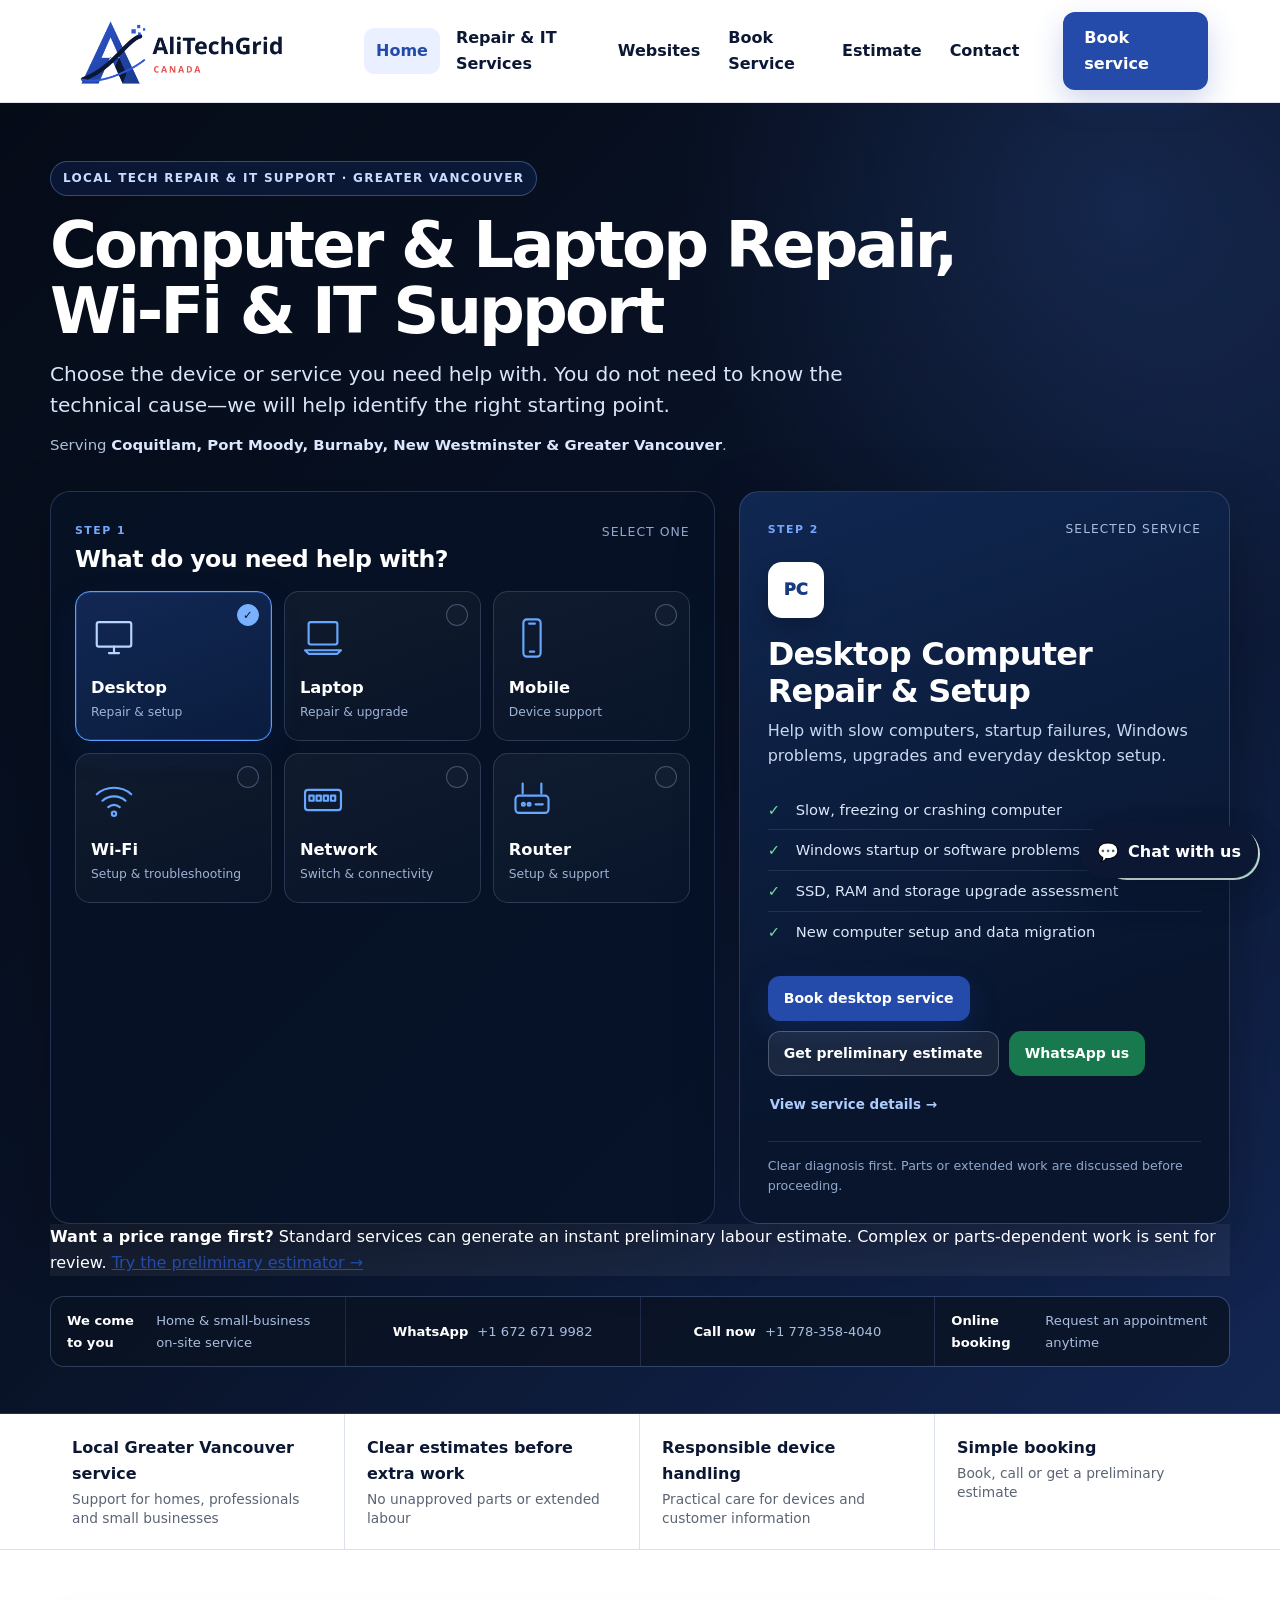
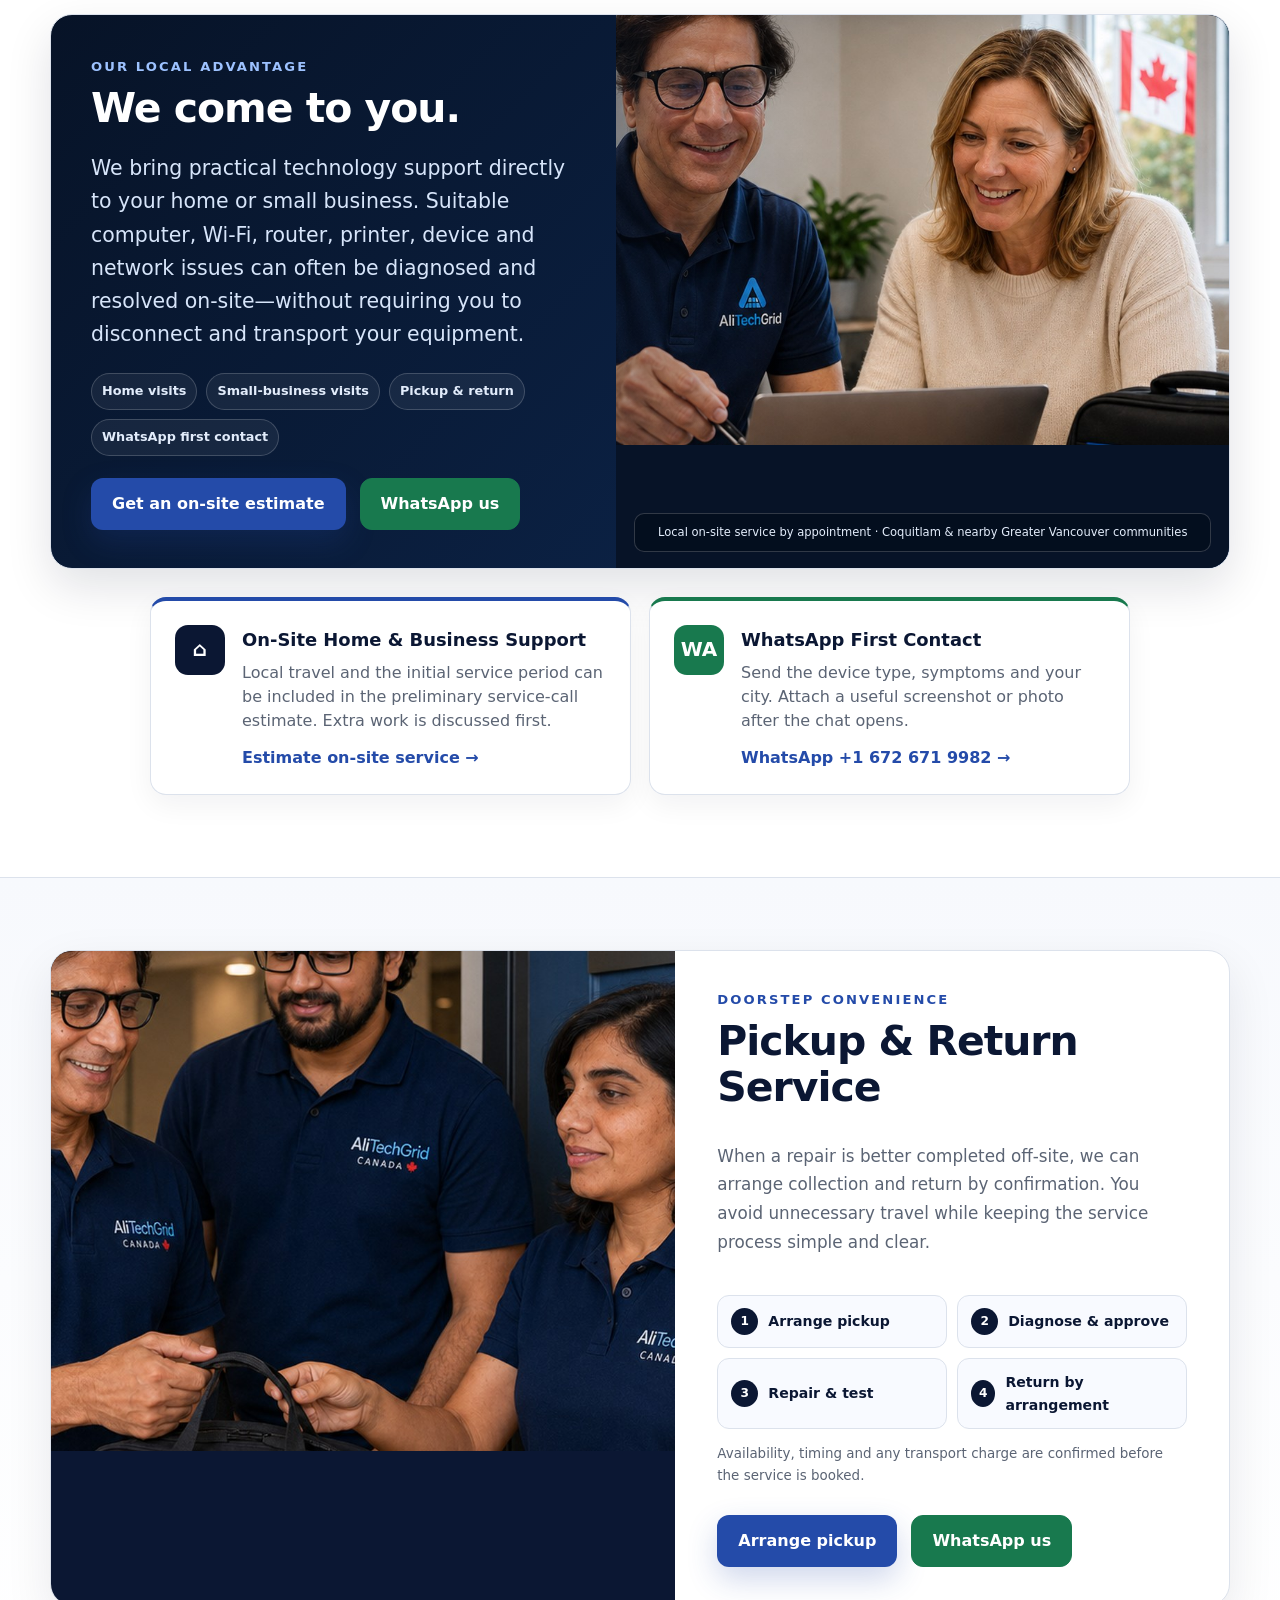
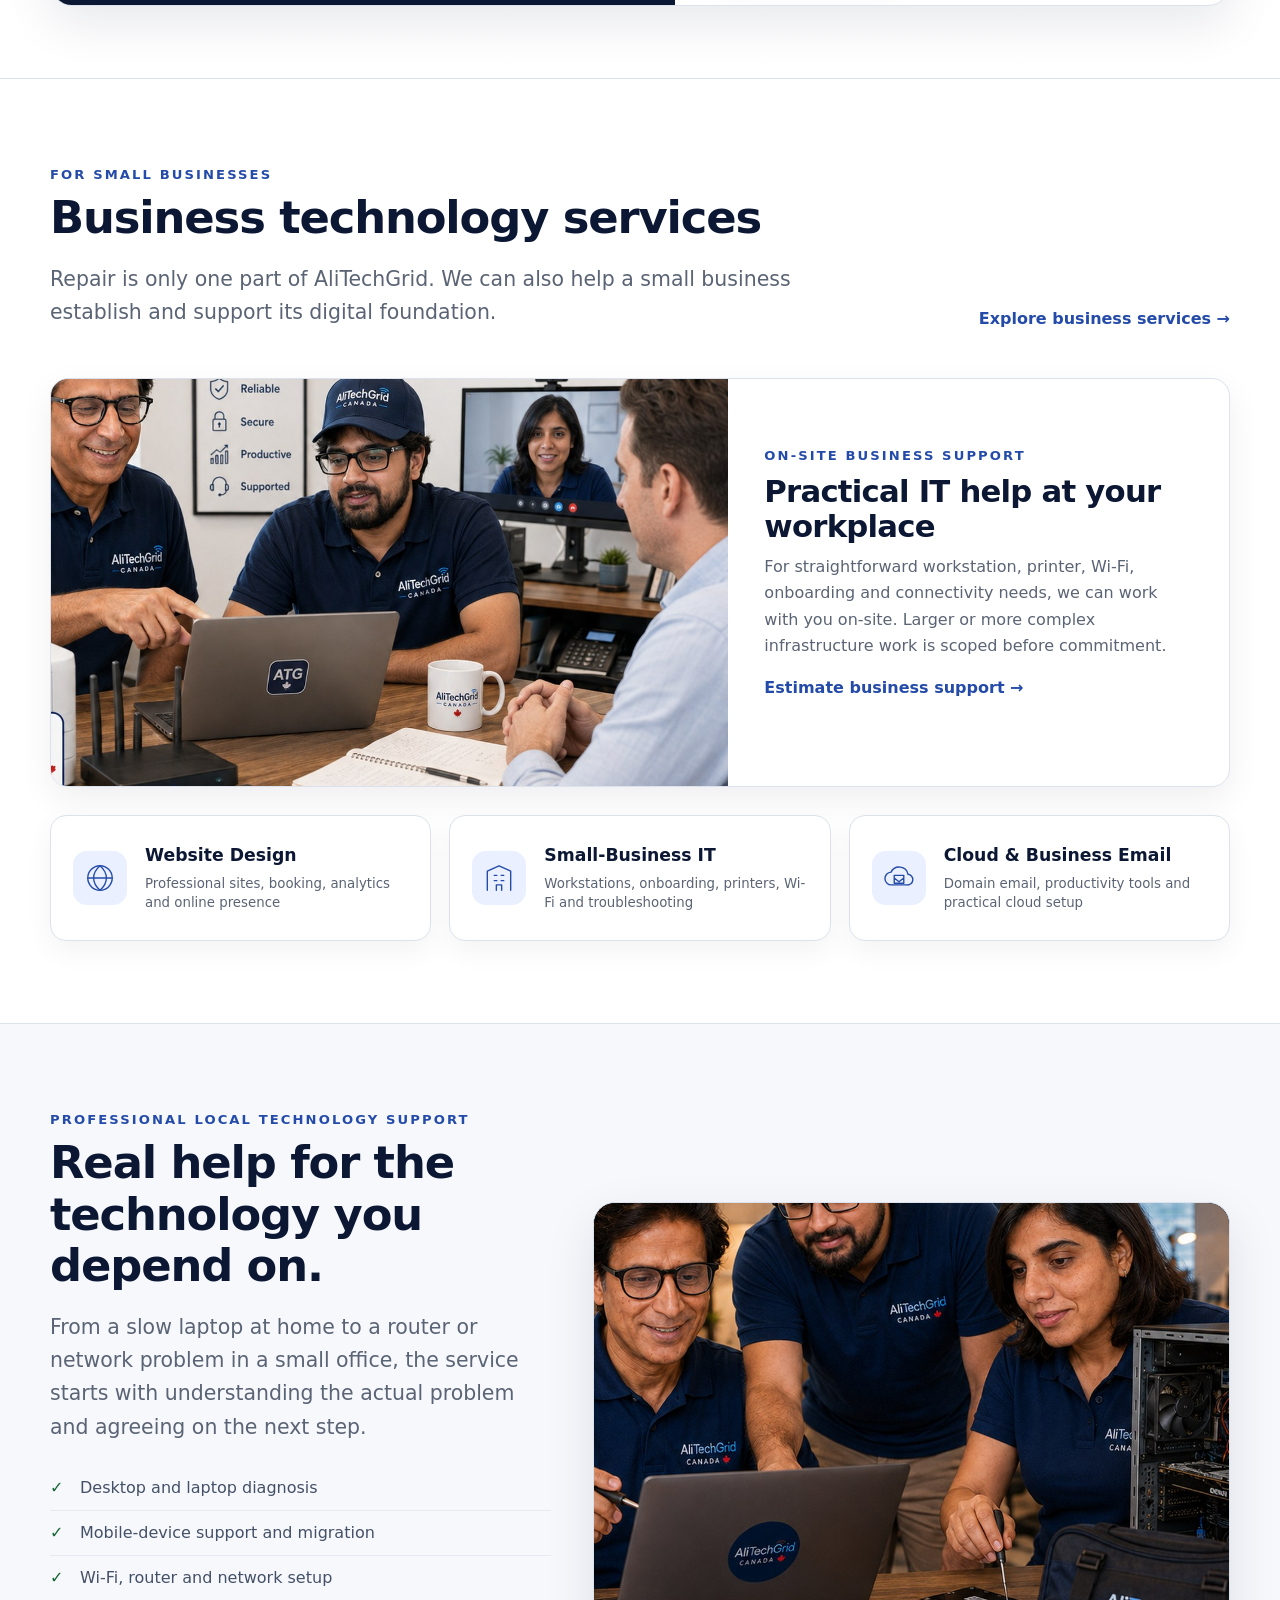
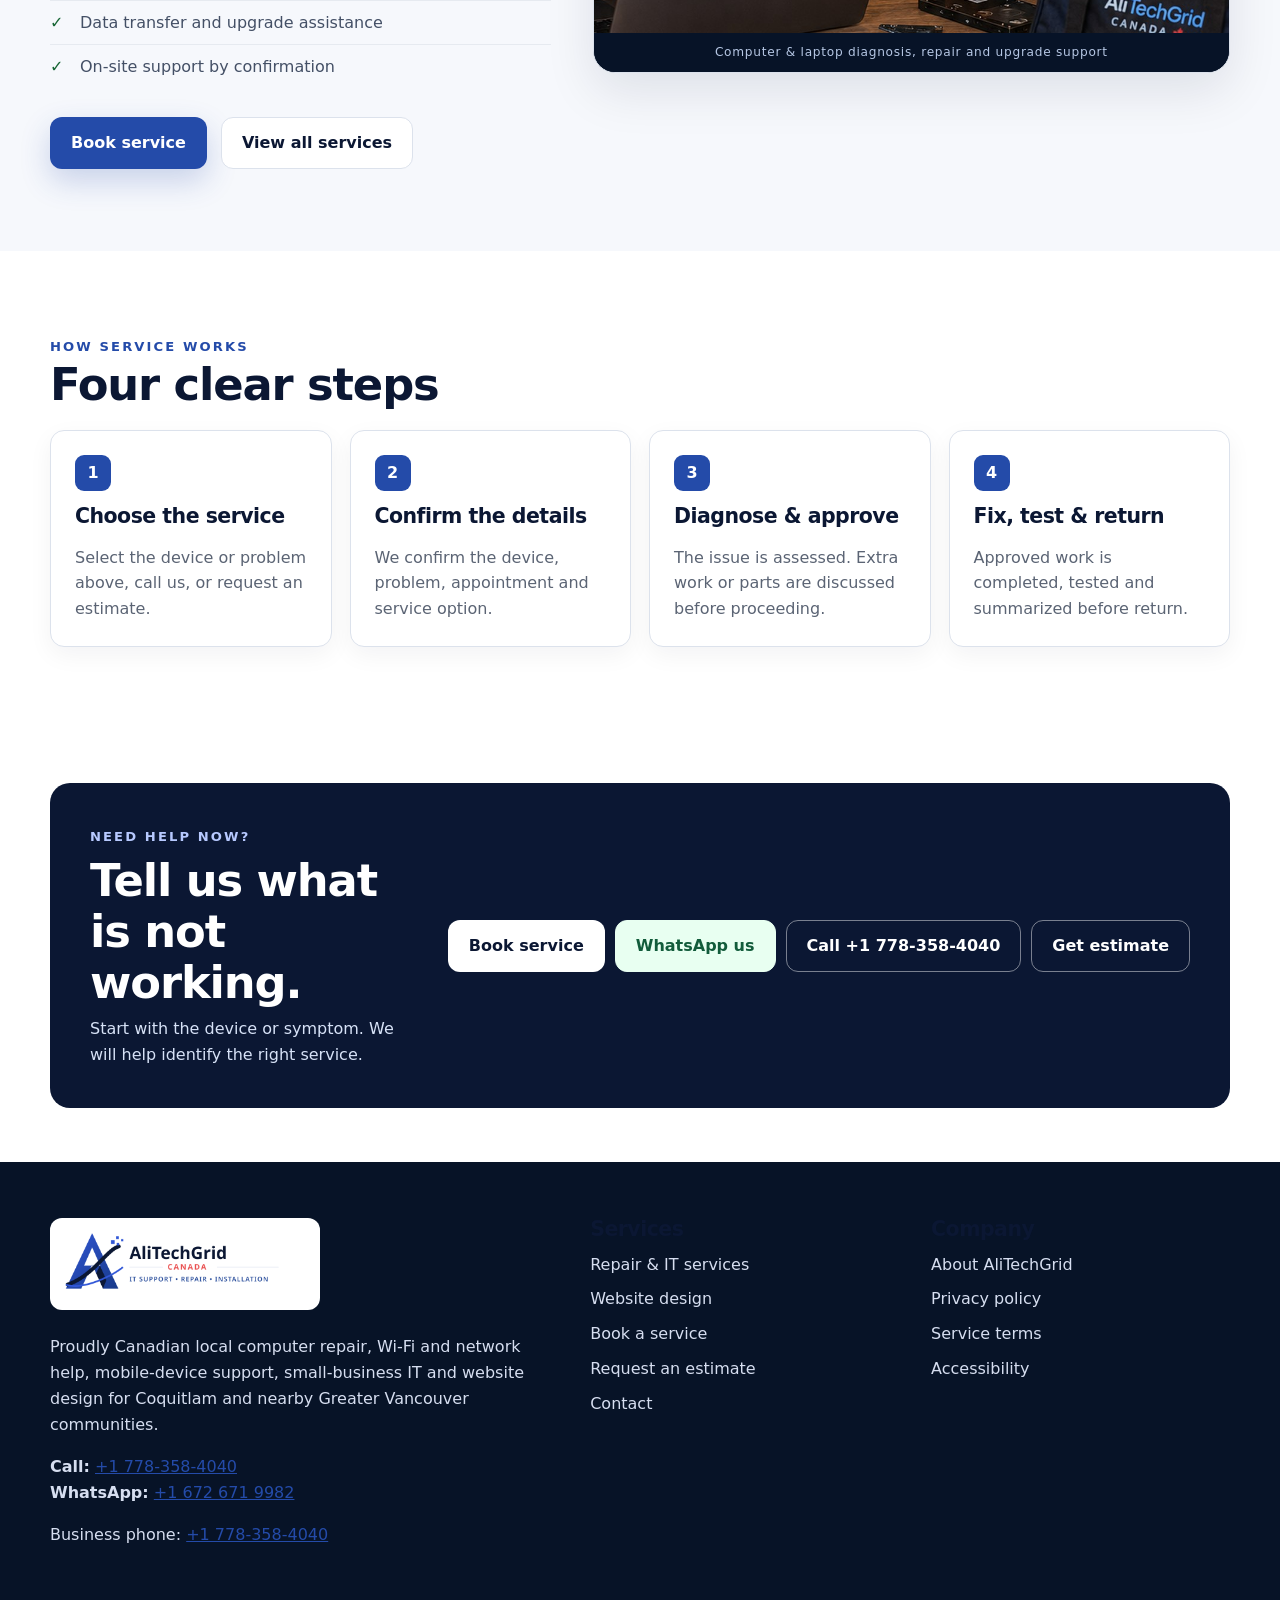
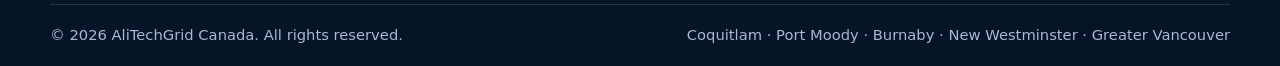
==== commit 5a14514e: "Add files via upload Strengthen on-site and pickup-return customer journey with professional service" ====
--- a/index.html
+++ b/index.html
@@ -138,10 +138,23 @@
     </div>
     <figure class="onsite-feature-visual"><img src="assets/img/alitechgrid-home-service.jpg" width="1200" height="720" alt="AliTechGrid technician providing on-site computer and Wi-Fi support at a customer's home" loading="lazy" decoding="async"><figcaption>Local on-site service by appointment · Coquitlam & nearby Greater Vancouver communities</figcaption></figure>
   </div>
-  <div class="service-delivery-grid">
+  <div class="service-delivery-grid service-delivery-grid-compact">
     <article class="service-delivery-card featured"><span class="delivery-icon" aria-hidden="true">⌂</span><div><strong>On-Site Home & Business Support</strong><p>Local travel and the initial service period can be included in the preliminary service-call estimate. Extra work is discussed first.</p><a href="estimate.html?customer=home">Estimate on-site service →</a></div></article>
-    <article class="service-delivery-card delivery-visual-card"><img src="assets/img/alitechgrid-pickup-service.jpg" width="1200" height="720" alt="AliTechGrid technician collecting a device for arranged pickup and return service" loading="lazy" decoding="async"><div class="delivery-visual-copy"><span class="delivery-icon" aria-hidden="true">↔</span><div><strong>Pickup & Return</strong><p>When bench work is more appropriate, pickup and return can be arranged. Timing and any transport charge are confirmed before service.</p><a href="book.html" data-booking-link>Request pickup/return →</a></div></div></article>
-    <article class="service-delivery-card whatsapp-card"><span class="delivery-icon" aria-hidden="true">WA</span><div><strong>WhatsApp Support</strong><p>Send the device type, symptoms and your city. You can attach a useful screenshot or photo after the chat opens.</p><a href="https://wa.me/16726719982" data-whatsapp-link data-whatsapp-message="Hello AliTechGrid Canada. I need technology help. I can send a screenshot or photo if useful." target="_blank" rel="noopener noreferrer">WhatsApp +1 672 671 9982 →</a></div></article>
+    <article class="service-delivery-card whatsapp-card"><span class="delivery-icon" aria-hidden="true">WA</span><div><strong>WhatsApp First Contact</strong><p>Send the device type, symptoms and your city. Attach a useful screenshot or photo after the chat opens.</p><a href="https://wa.me/16726719982" data-whatsapp-link data-whatsapp-message="Hello AliTechGrid Canada. I need technology help. I can send a screenshot or photo if useful." target="_blank" rel="noopener noreferrer">WhatsApp +1 672 671 9982 →</a></div></article>
+  </div>
+</div></section>
+
+<section class="section pickup-feature-section"><div class="container">
+  <div class="pickup-feature">
+    <figure class="pickup-feature-visual"><img src="assets/img/alitechgrid-pickup-service.jpg" width="1200" height="720" alt="AliTechGrid technician arranging secure pickup and return of a customer's computer device" loading="lazy" decoding="async"></figure>
+    <div class="pickup-feature-copy">
+      <span class="eyebrow">Doorstep convenience</span>
+      <h2>Pickup & Return Service</h2>
+      <p class="lead">When a repair is better completed off-site, we can arrange collection and return by confirmation. You avoid unnecessary travel while keeping the service process simple and clear.</p>
+      <div class="pickup-benefits"><span><strong>1</strong> Arrange pickup</span><span><strong>2</strong> Diagnose & approve</span><span><strong>3</strong> Repair & test</span><span><strong>4</strong> Return by arrangement</span></div>
+      <p class="muted pickup-note">Availability, timing and any transport charge are confirmed before the service is booked.</p>
+      <div class="button-row"><a class="button button-primary" href="book.html" data-booking-link>Arrange pickup</a><a class="button button-whatsapp" href="https://wa.me/16726719982" data-whatsapp-link data-whatsapp-message="Hello AliTechGrid Canada. I would like to arrange pickup and return service for my device." target="_blank" rel="noopener noreferrer">WhatsApp us</a></div>
+    </div>
   </div>
 </div></section>
 
--- a/assets/css/local-it.css
+++ b/assets/css/local-it.css
@@ -160,3 +160,41 @@
 .visual-integrity-note{font-size:.76rem;color:var(--muted)}
 @media(max-width:980px){.business-visual-feature{grid-template-columns:1fr}.business-visual-feature figure img{max-height:480px}.delivery-visual-card>img{height:240px}}
 @media(max-width:660px){.business-visual-feature>div{padding:26px 24px}.business-visual-feature figure,.business-visual-feature figure img{min-height:230px}.delivery-visual-card>img{height:210px}.delivery-visual-copy{grid-template-columns:44px 1fr;padding:20px}}
+
+/* 2026-08-11 final pickup-and-image hierarchy */
+.onsite-feature{grid-template-columns:minmax(0,.96fr) minmax(0,1.04fr);align-items:stretch}
+.onsite-feature-visual{min-height:0}
+.onsite-feature-visual img{height:430px;min-height:0;max-height:430px;object-fit:cover;object-position:center 45%}
+.service-delivery-grid-compact{grid-template-columns:repeat(2,minmax(0,1fr));max-width:980px;margin-inline:auto}
+.pickup-feature-section{padding-top:72px;padding-bottom:72px;background:linear-gradient(180deg,#f7f9fd 0%,#fff 100%);border-top:1px solid var(--line);border-bottom:1px solid var(--line)}
+.pickup-feature{display:grid;grid-template-columns:minmax(0,1.06fr) minmax(0,.94fr);align-items:stretch;overflow:hidden;border:1px solid var(--line);border-radius:22px;background:#fff;box-shadow:0 18px 48px rgba(7,19,39,.09)}
+.pickup-feature-visual{margin:0;min-width:0;background:#0b1733}
+.pickup-feature-visual img{display:block;width:100%;height:100%;min-height:430px;max-height:500px;object-fit:cover;object-position:center 42%}
+.pickup-feature-copy{padding:38px 42px;display:flex;flex-direction:column;justify-content:center}
+.pickup-feature-copy h2{margin:7px 0 14px;font-size:clamp(2rem,3.2vw,3.1rem)}
+.pickup-feature-copy .lead{font-size:1.05rem;line-height:1.7}
+.pickup-benefits{display:grid;grid-template-columns:repeat(2,minmax(0,1fr));gap:10px;margin:22px 0 10px}
+.pickup-benefits span{display:flex;align-items:center;gap:10px;padding:12px 13px;border:1px solid var(--line);border-radius:12px;background:#f8faff;color:var(--navy-900);font-weight:750;font-size:.88rem}
+.pickup-benefits strong{width:27px;height:27px;display:grid;place-items:center;border-radius:50%;background:var(--navy-900);color:#fff;font-size:.76rem}
+.pickup-note{font-size:.84rem;margin:4px 0 0}
+.business-visual-feature figure,.business-visual-feature figure img{min-height:360px;max-height:440px}
+.business-visual-feature figure img{object-position:center 42%}
+.repair-brand-visual img{height:430px!important;max-height:430px!important;aspect-ratio:auto!important;object-position:center 46%!important}
+.repair-brand-visual{align-self:center}
+@media(max-width:980px){
+  .onsite-feature{grid-template-columns:1fr}
+  .onsite-feature-visual img{height:360px;max-height:360px}
+  .service-delivery-grid-compact{grid-template-columns:1fr}
+  .pickup-feature{grid-template-columns:1fr}
+  .pickup-feature-visual img{min-height:320px;max-height:420px}
+  .business-visual-feature figure,.business-visual-feature figure img{min-height:300px;max-height:420px}
+  .repair-brand-visual img{height:360px!important;max-height:360px!important}
+}
+@media(max-width:660px){
+  .onsite-feature-visual img{height:280px;max-height:280px}
+  .pickup-feature-copy{padding:28px 24px}
+  .pickup-feature-visual img{min-height:250px;max-height:300px}
+  .pickup-benefits{grid-template-columns:1fr}
+  .business-visual-feature figure,.business-visual-feature figure img{min-height:240px;max-height:300px}
+  .repair-brand-visual img{height:280px!important;max-height:280px!important}
+}
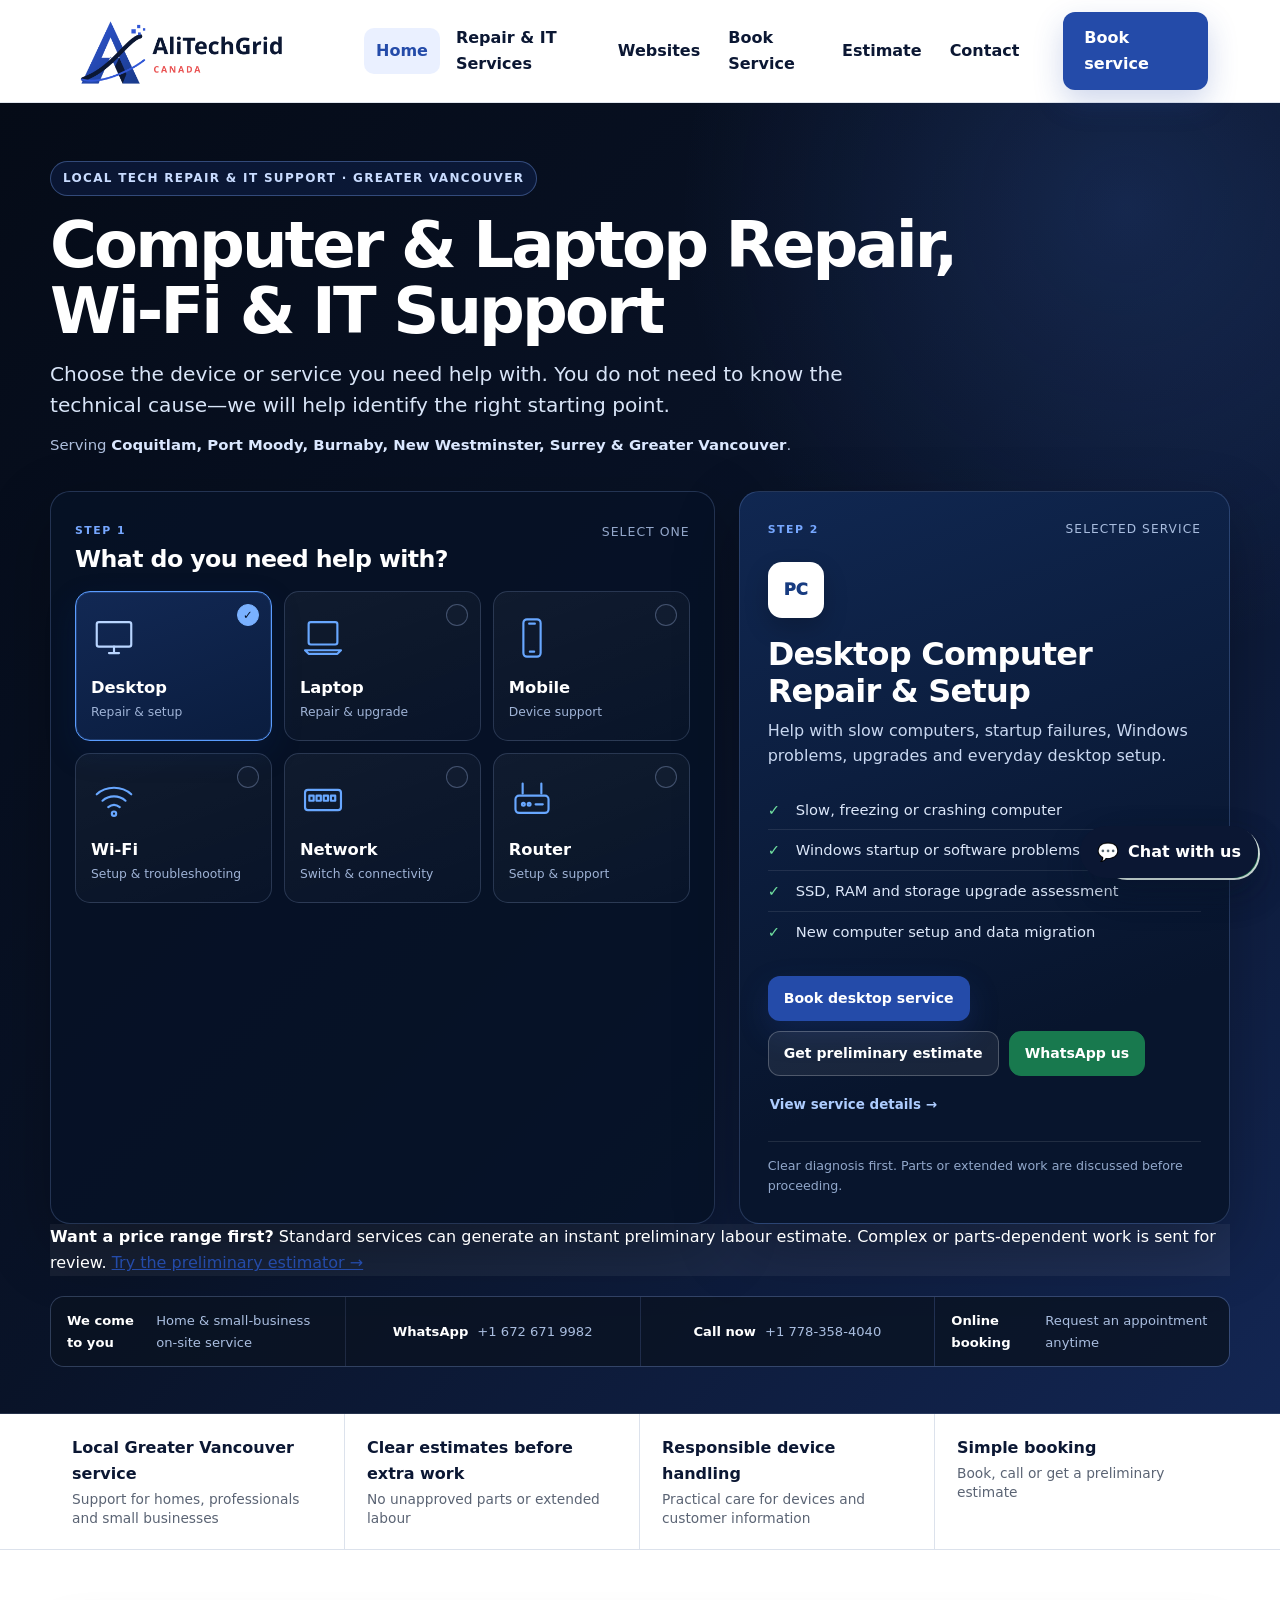
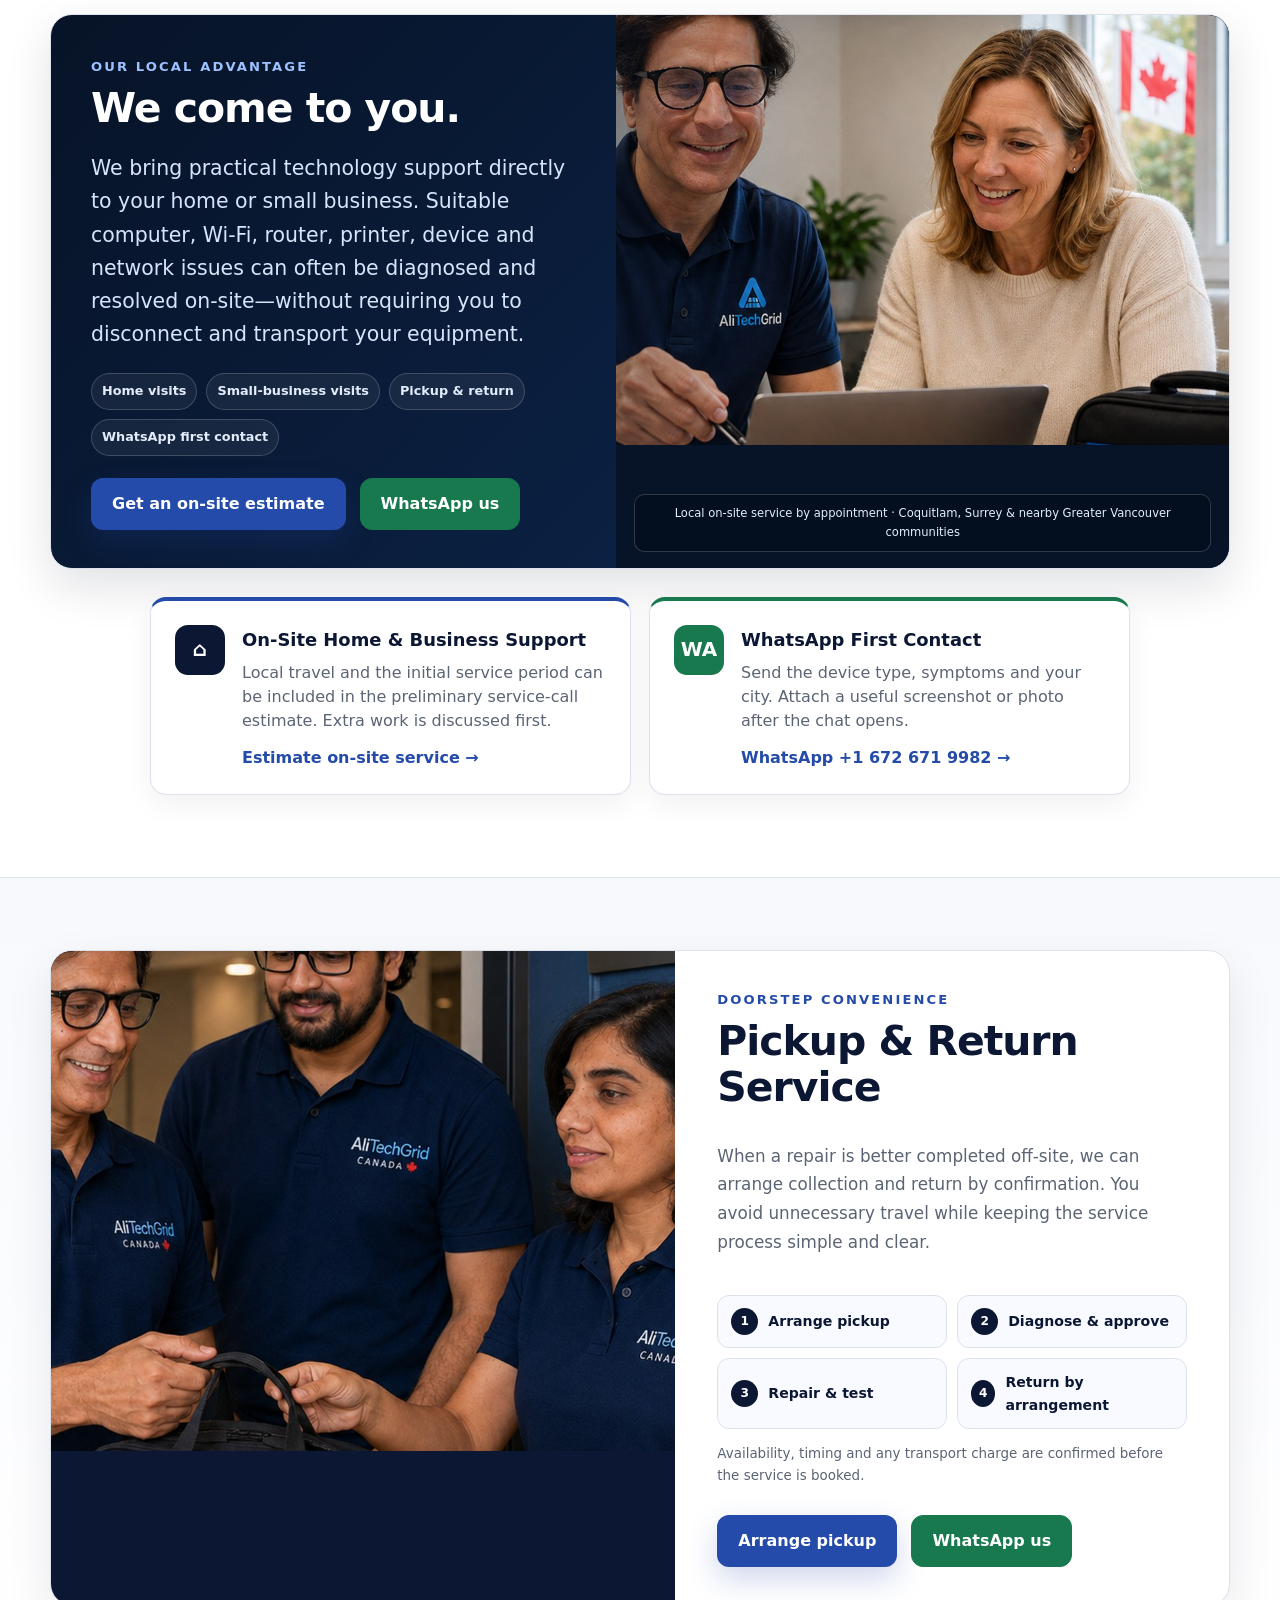
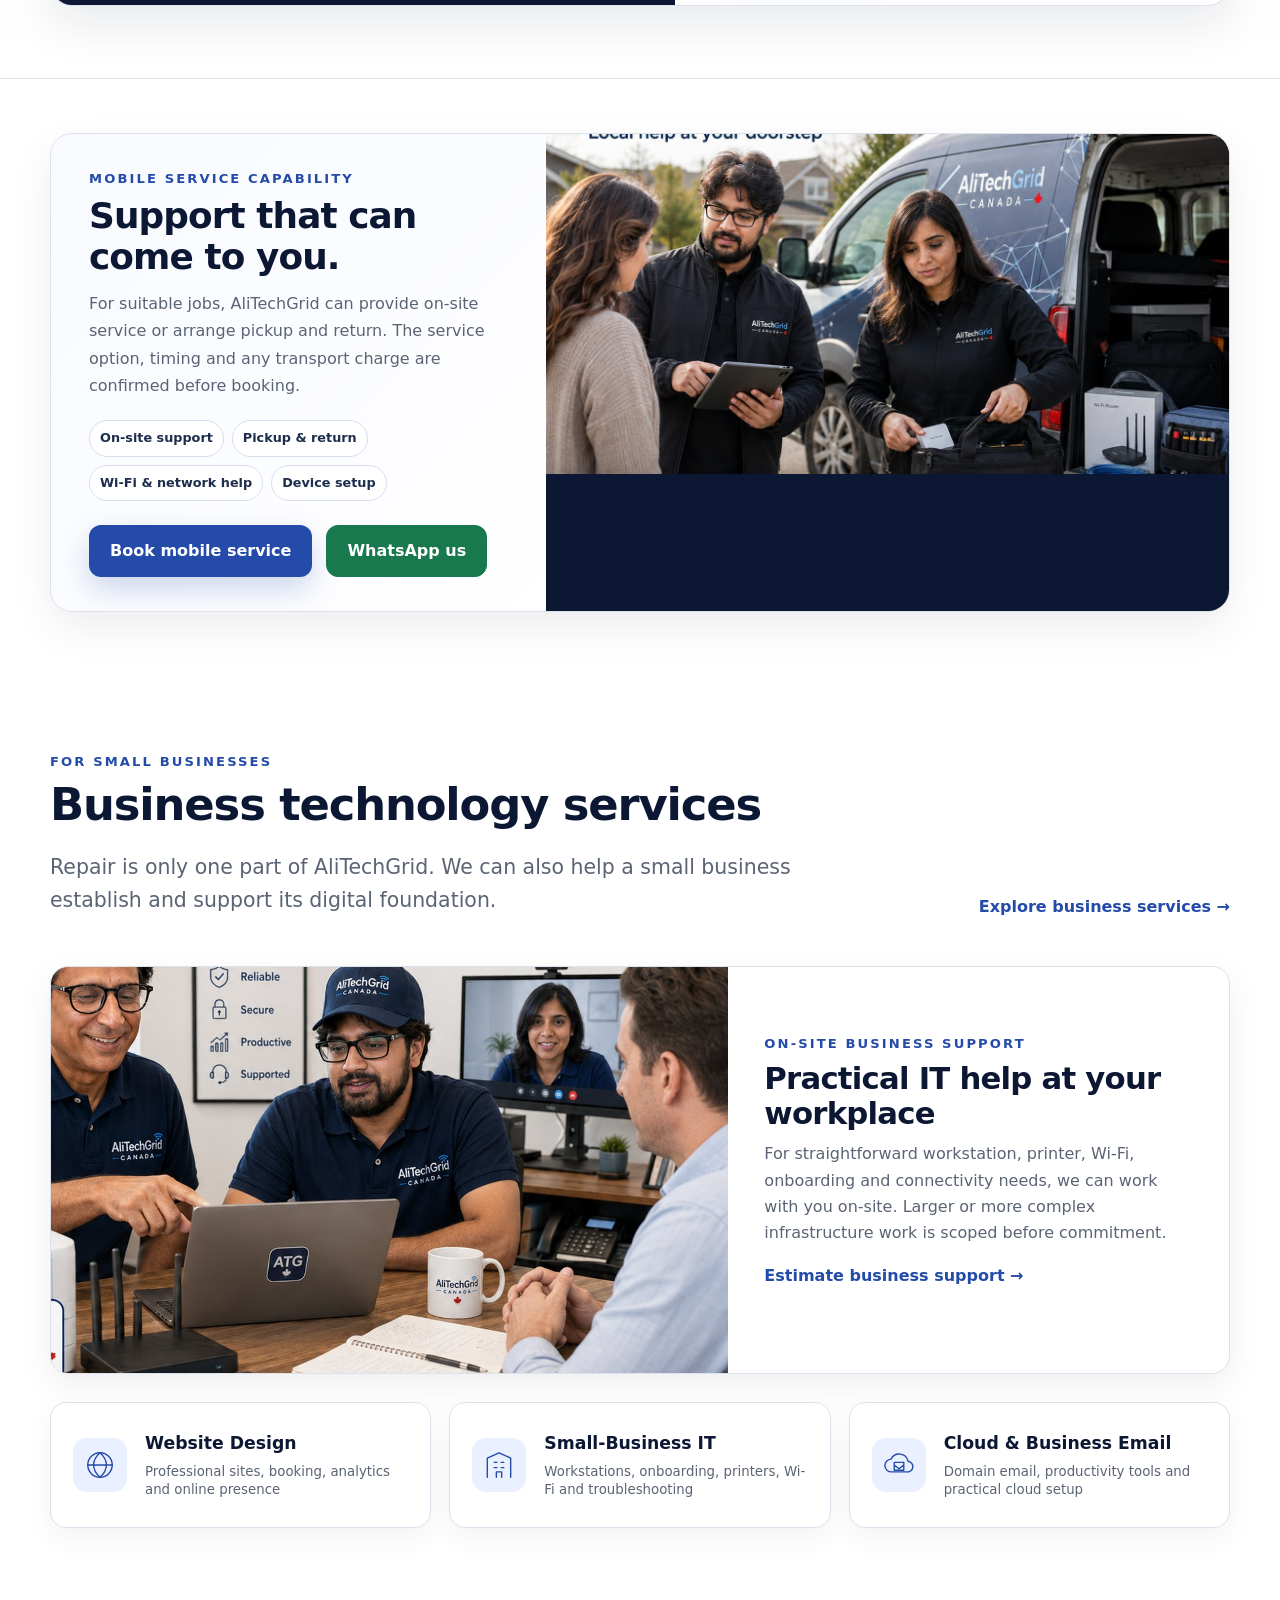
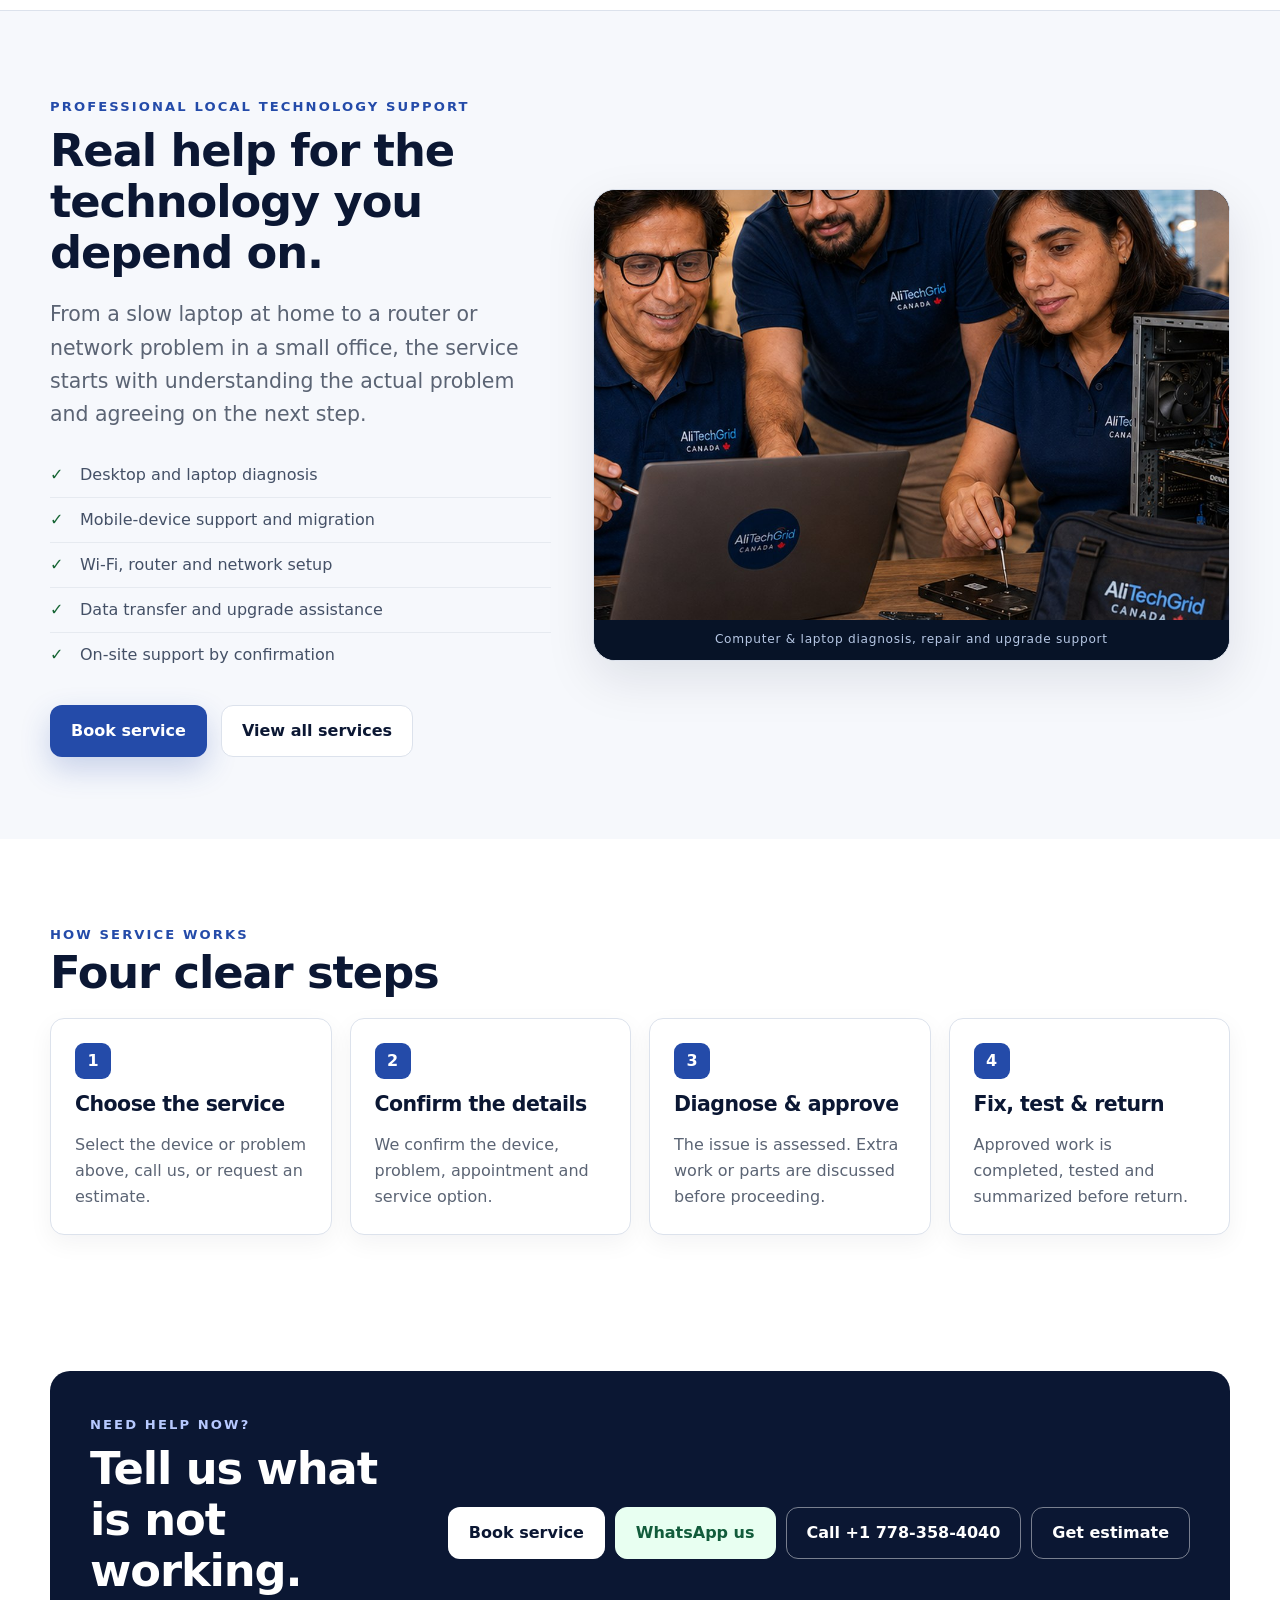
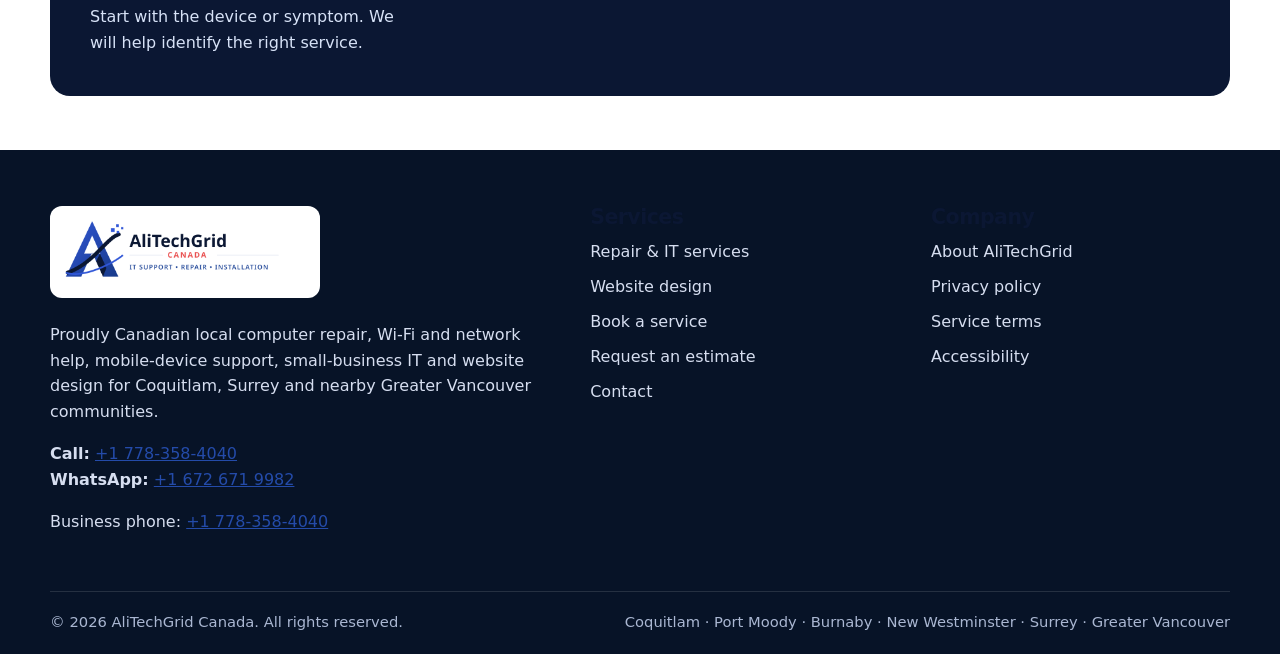
==== commit 1007bc4f: "Add files via upload Finalize mobile on-site, pickup-return and business service website experience" ====
--- a/index.html
+++ b/index.html
@@ -6,7 +6,7 @@
   <meta charset="utf-8">
   <meta name="viewport" content="width=device-width,initial-scale=1">
   <title>Computer Repair, Wi-Fi & IT Support in Coquitlam | AliTechGrid Canada</title>
-  <meta name="description" content="Local computer and laptop repair, mobile-device support, Wi-Fi, router and network setup, upgrades, data transfer, on-site IT support and small-business technology services in Coquitlam and Greater Vancouver.">
+  <meta name="description" content="Local computer and laptop repair, mobile-device support, Wi-Fi, router and network setup, upgrades, data transfer, on-site IT support and small-business technology services in Coquitlam, Surrey and Greater Vancouver.">
   <meta name="robots" content="index, follow">
   <link rel="canonical" href="https://alitechgrid.ca/">
   <meta property="og:type" content="website">
@@ -21,7 +21,7 @@
   <link rel="manifest" href="manifest.webmanifest">
   <link rel="stylesheet" href="assets/css/styles.css">
   <link rel="stylesheet" href="assets/css/local-it.css">
-  <script type="application/ld+json">{"@context":"https://schema.org","@type":"LocalBusiness","name":"AliTechGrid Canada","url":"https://alitechgrid.ca","logo":"https://alitechgrid.ca/assets/img/alitechgrid-canada-logo.png","image":"https://alitechgrid.ca/assets/img/alitechgrid-home-service.jpg","telephone":"+1 778-358-4040","email":"contact@alitechgrid.com","description":"Local computer and laptop repair, mobile-device support, Wi-Fi and networking, on-site IT support and small-business digital services.","areaServed":["Coquitlam","Port Moody","Burnaby","New Westminster","Greater Vancouver"],"serviceType":["Desktop computer repair","Laptop repair","Mobile phone and tablet support","Wi-Fi troubleshooting and setup","Router setup","Home and small-business networking","On-site IT support","Computer upgrades and data transfer","Small-business IT support","Website design","Business email and cloud setup"]}</script>
+  <script type="application/ld+json">{"@context":"https://schema.org","@type":"LocalBusiness","name":"AliTechGrid Canada","url":"https://alitechgrid.ca","logo":"https://alitechgrid.ca/assets/img/alitechgrid-canada-logo.png","image":"https://alitechgrid.ca/assets/img/alitechgrid-home-service.jpg","telephone":"+1 778-358-4040","email":"contact@alitechgrid.com","description":"Local computer and laptop repair, mobile-device support, Wi-Fi and networking, on-site IT support and small-business digital services.","areaServed":["Coquitlam","Port Moody","Burnaby","New Westminster","Surrey","Greater Vancouver"],"serviceType":["Desktop computer repair","Laptop repair","Mobile phone and tablet support","Wi-Fi troubleshooting and setup","Router setup","Home and small-business networking","On-site IT support","Computer upgrades and data transfer","Small-business IT support","Website design","Business email and cloud setup"]}</script>
 </head>
 <body>
 <a class="skip-link" href="#main">Skip to main content</a>
@@ -41,7 +41,7 @@
       <span class="local-badge">LOCAL TECH REPAIR & IT SUPPORT · GREATER VANCOUVER</span>
       <h1>Computer & Laptop Repair, Wi-Fi & IT Support</h1>
       <p class="dynamic-lead">Choose the device or service you need help with. You do not need to know the technical cause—we will help identify the right starting point.</p>
-      <p class="dynamic-location">Serving <strong>Coquitlam, Port Moody, Burnaby, New Westminster & Greater Vancouver</strong>.</p>
+      <p class="dynamic-location">Serving <strong>Coquitlam, Port Moody, Burnaby, New Westminster, Surrey & Greater Vancouver</strong>.</p>
     </div>
 
     <div class="service-counter-layout">
@@ -136,7 +136,7 @@
       <div class="onsite-points"><span>Home visits</span><span>Small-business visits</span><span>Pickup & return</span><span>WhatsApp first contact</span></div>
       <div class="button-row"><a class="button button-primary" href="estimate.html?customer=home">Get an on-site estimate</a><a class="button button-whatsapp" href="https://wa.me/16726719982" data-whatsapp-link data-whatsapp-message="Hello AliTechGrid Canada. I would like to discuss an on-site technology service." target="_blank" rel="noopener noreferrer">WhatsApp us</a></div>
     </div>
-    <figure class="onsite-feature-visual"><img src="assets/img/alitechgrid-home-service.jpg" width="1200" height="720" alt="AliTechGrid technician providing on-site computer and Wi-Fi support at a customer's home" loading="lazy" decoding="async"><figcaption>Local on-site service by appointment · Coquitlam & nearby Greater Vancouver communities</figcaption></figure>
+    <figure class="onsite-feature-visual"><img src="assets/img/alitechgrid-home-service.jpg" width="1200" height="720" alt="AliTechGrid technician providing on-site computer and Wi-Fi support at a customer's home" loading="lazy" decoding="async"><figcaption>Local on-site service by appointment · Coquitlam, Surrey & nearby Greater Vancouver communities</figcaption></figure>
   </div>
   <div class="service-delivery-grid service-delivery-grid-compact">
     <article class="service-delivery-card featured"><span class="delivery-icon" aria-hidden="true">⌂</span><div><strong>On-Site Home & Business Support</strong><p>Local travel and the initial service period can be included in the preliminary service-call estimate. Extra work is discussed first.</p><a href="estimate.html?customer=home">Estimate on-site service →</a></div></article>
@@ -155,6 +155,19 @@
       <p class="muted pickup-note">Availability, timing and any transport charge are confirmed before the service is booked.</p>
       <div class="button-row"><a class="button button-primary" href="book.html" data-booking-link>Arrange pickup</a><a class="button button-whatsapp" href="https://wa.me/16726719982" data-whatsapp-link data-whatsapp-message="Hello AliTechGrid Canada. I would like to arrange pickup and return service for my device." target="_blank" rel="noopener noreferrer">WhatsApp us</a></div>
     </div>
+  </div>
+</div></section>
+
+<section class="section-sm mobile-service-proof"><div class="container">
+  <div class="mobile-service-proof-card">
+    <div class="mobile-service-proof-copy">
+      <span class="eyebrow">Mobile service capability</span>
+      <h2>Support that can come to you.</h2>
+      <p>For suitable jobs, AliTechGrid can provide on-site service or arrange pickup and return. The service option, timing and any transport charge are confirmed before booking.</p>
+      <div class="mobile-service-proof-points"><span>On-site support</span><span>Pickup &amp; return</span><span>Wi-Fi &amp; network help</span><span>Device setup</span></div>
+      <div class="button-row"><a class="button button-primary" href="book.html" data-booking-link>Book mobile service</a><a class="button button-whatsapp" href="https://wa.me/16726719982" data-whatsapp-link data-whatsapp-message="Hello AliTechGrid Canada. I would like to discuss mobile on-site or pickup and return service." target="_blank" rel="noopener noreferrer">WhatsApp us</a></div>
+    </div>
+    <figure class="mobile-service-proof-visual"><img src="assets/img/alitechgrid-mobile-service.jpg" width="1400" height="736" alt="AliTechGrid mobile technology service team assisting a customer beside a service vehicle" loading="lazy" decoding="async"></figure>
   </div>
 </div></section>
 
@@ -202,10 +215,10 @@
 </main>
 
 <footer class="site-footer"><div class="container"><div class="footer-grid">
-  <div><img class="footer-logo" src="assets/img/alitechgrid-canada-logo.png" alt="AliTechGrid Canada"><p>Proudly Canadian local computer repair, Wi-Fi and network help, mobile-device support, small-business IT and website design for Coquitlam and nearby Greater Vancouver communities.</p><p><strong>Call:</strong> <a href="tel:+17783584040">+1 778-358-4040</a><br><strong>WhatsApp:</strong> <a href="https://wa.me/16726719982" data-whatsapp-link>+1 672 671 9982</a></p></div>
+  <div><img class="footer-logo" src="assets/img/alitechgrid-canada-logo.png" alt="AliTechGrid Canada"><p>Proudly Canadian local computer repair, Wi-Fi and network help, mobile-device support, small-business IT and website design for Coquitlam, Surrey and nearby Greater Vancouver communities.</p><p><strong>Call:</strong> <a href="tel:+17783584040">+1 778-358-4040</a><br><strong>WhatsApp:</strong> <a href="https://wa.me/16726719982" data-whatsapp-link>+1 672 671 9982</a></p></div>
   <div><h3>Services</h3><ul class="footer-links"><li><a href="services.html">Repair & IT services</a></li><li><a href="websites.html">Website design</a></li><li><a href="book.html">Book a service</a></li><li><a href="estimate.html">Request an estimate</a></li><li><a href="contact.html">Contact</a></li></ul></div>
   <div><h3>Company</h3><ul class="footer-links"><li><a href="about.html">About AliTechGrid</a></li><li><a href="privacy.html">Privacy policy</a></li><li><a href="terms.html">Service terms</a></li><li><a href="accessibility.html">Accessibility</a></li></ul></div>
-</div><div class="footer-bottom"><span>© <span data-current-year></span> AliTechGrid Canada. All rights reserved.</span><span>Coquitlam · Port Moody · Burnaby · New Westminster · Greater Vancouver</span></div></div></footer>
+</div><div class="footer-bottom"><span>© <span data-current-year></span> AliTechGrid Canada. All rights reserved.</span><span>Coquitlam · Port Moody · Burnaby · New Westminster · Surrey · Greater Vancouver</span></div></div></footer>
 <a class="whatsapp-float" href="https://wa.me/16726719982" data-whatsapp-link data-whatsapp-message="Hello AliTechGrid Canada. I need help with a technology issue." aria-label="Chat with AliTechGrid Canada on WhatsApp"><span class="whatsapp-float-icon" aria-hidden="true">WA</span><span>WhatsApp</span></a>
 <script src="assets/js/site-config.js"></script><script src="assets/js/main.js"></script><script src="assets/js/whatsapp.js"></script><script src="assets/js/local-services.js"></script>
 </body></html>
--- a/assets/css/local-it.css
+++ b/assets/css/local-it.css
@@ -198,3 +198,17 @@
   .business-visual-feature figure,.business-visual-feature figure img{min-height:240px;max-height:300px}
   .repair-brand-visual img{height:280px!important;max-height:280px!important}
 }
+
+/* Final mobile service proof strip */
+.mobile-service-proof{background:#fff}
+.mobile-service-proof-card{display:grid;grid-template-columns:minmax(0,.84fr) minmax(0,1.16fr);overflow:hidden;border:1px solid var(--line);border-radius:22px;background:linear-gradient(135deg,#f8faff 0%,#fff 60%);box-shadow:0 16px 42px rgba(7,19,39,.07)}
+.mobile-service-proof-copy{padding:34px 38px;display:flex;flex-direction:column;justify-content:center}
+.mobile-service-proof-copy h2{margin:7px 0 12px;font-size:clamp(1.8rem,2.8vw,2.7rem)}
+.mobile-service-proof-copy p{margin:0;color:var(--muted);line-height:1.72}
+.mobile-service-proof-points{display:flex;flex-wrap:wrap;gap:8px;margin:20px 0 2px}
+.mobile-service-proof-points span{padding:7px 10px;border:1px solid #d7deeb;border-radius:999px;background:#fff;color:#1d2d4c;font-size:.8rem;font-weight:750}
+.mobile-service-proof-copy .button-row{margin-top:22px}
+.mobile-service-proof-visual{margin:0;min-width:0;background:#0b1733}
+.mobile-service-proof-visual img{display:block;width:100%;height:340px;object-fit:cover;object-position:center 48%}
+@media(max-width:980px){.mobile-service-proof-card{grid-template-columns:1fr}.mobile-service-proof-visual img{height:360px}}
+@media(max-width:660px){.mobile-service-proof-copy{padding:28px 24px}.mobile-service-proof-visual img{height:250px}.mobile-service-proof-points{gap:6px}}
